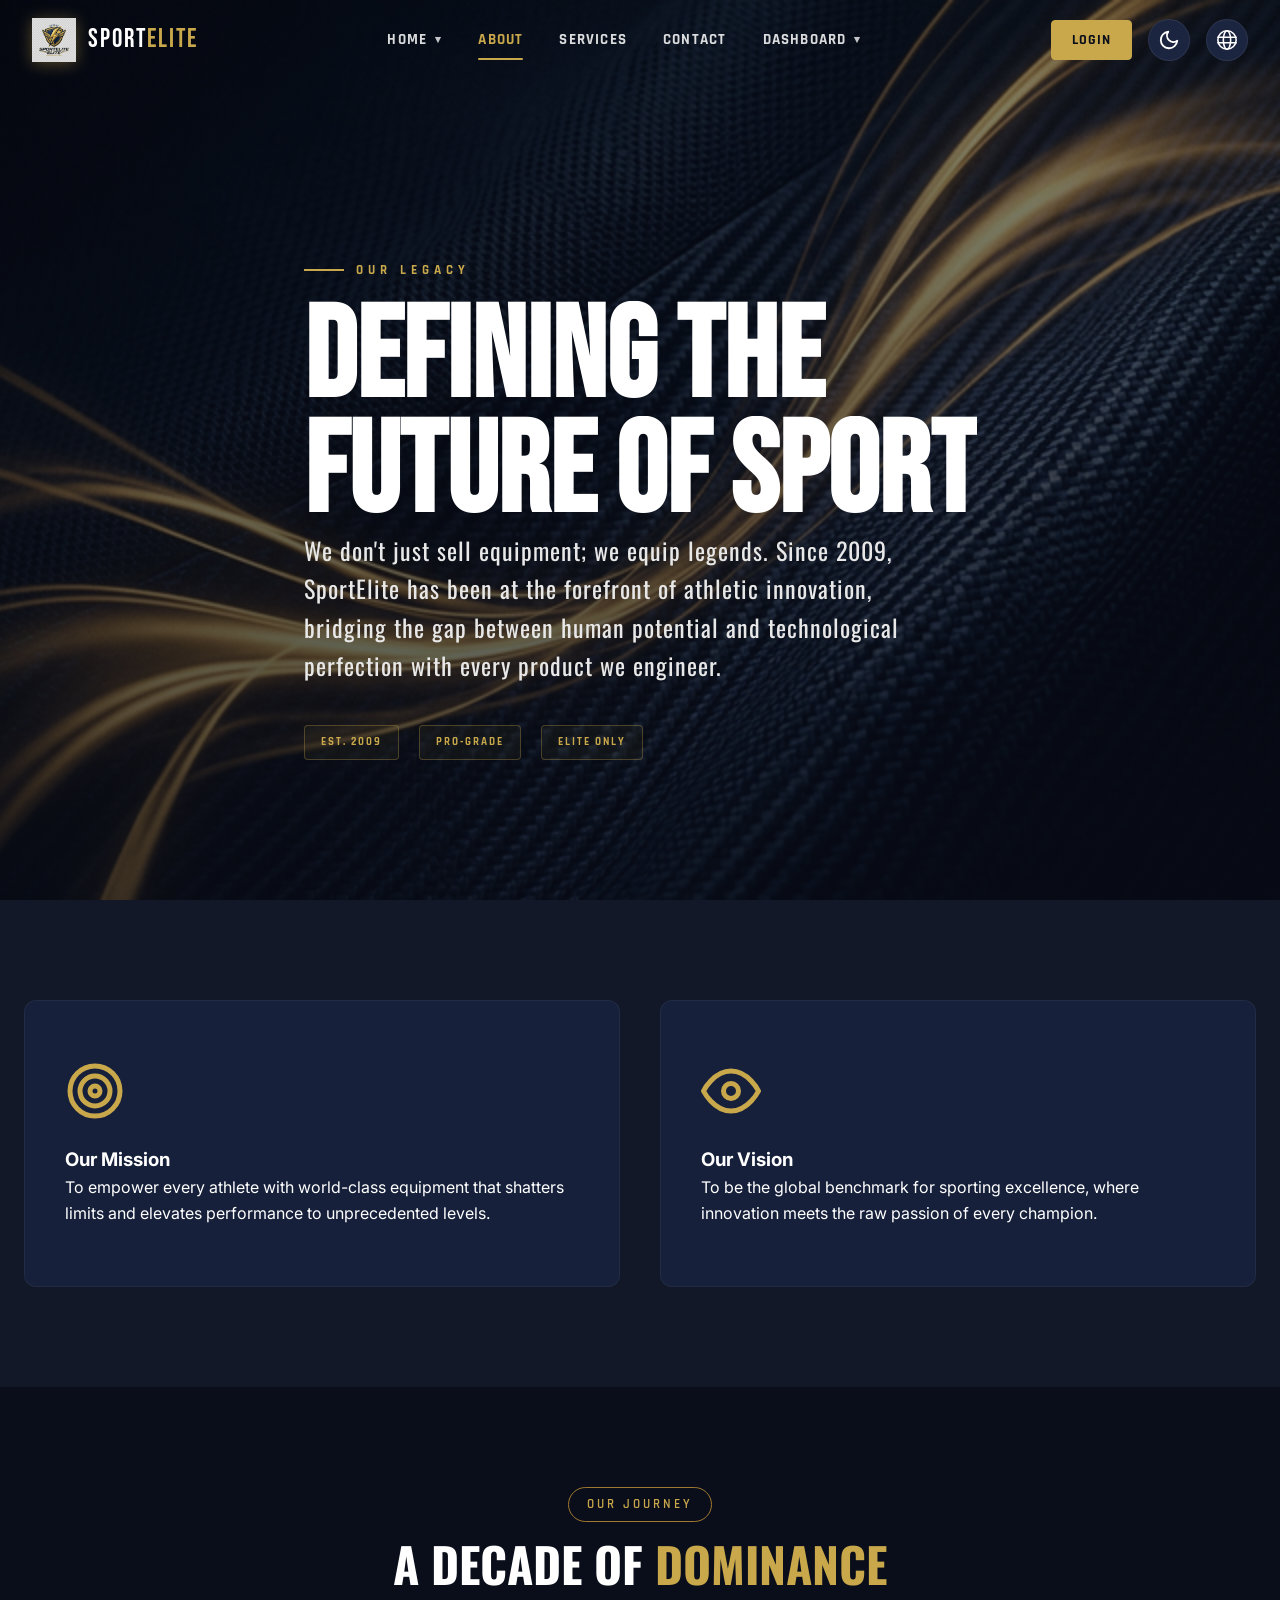
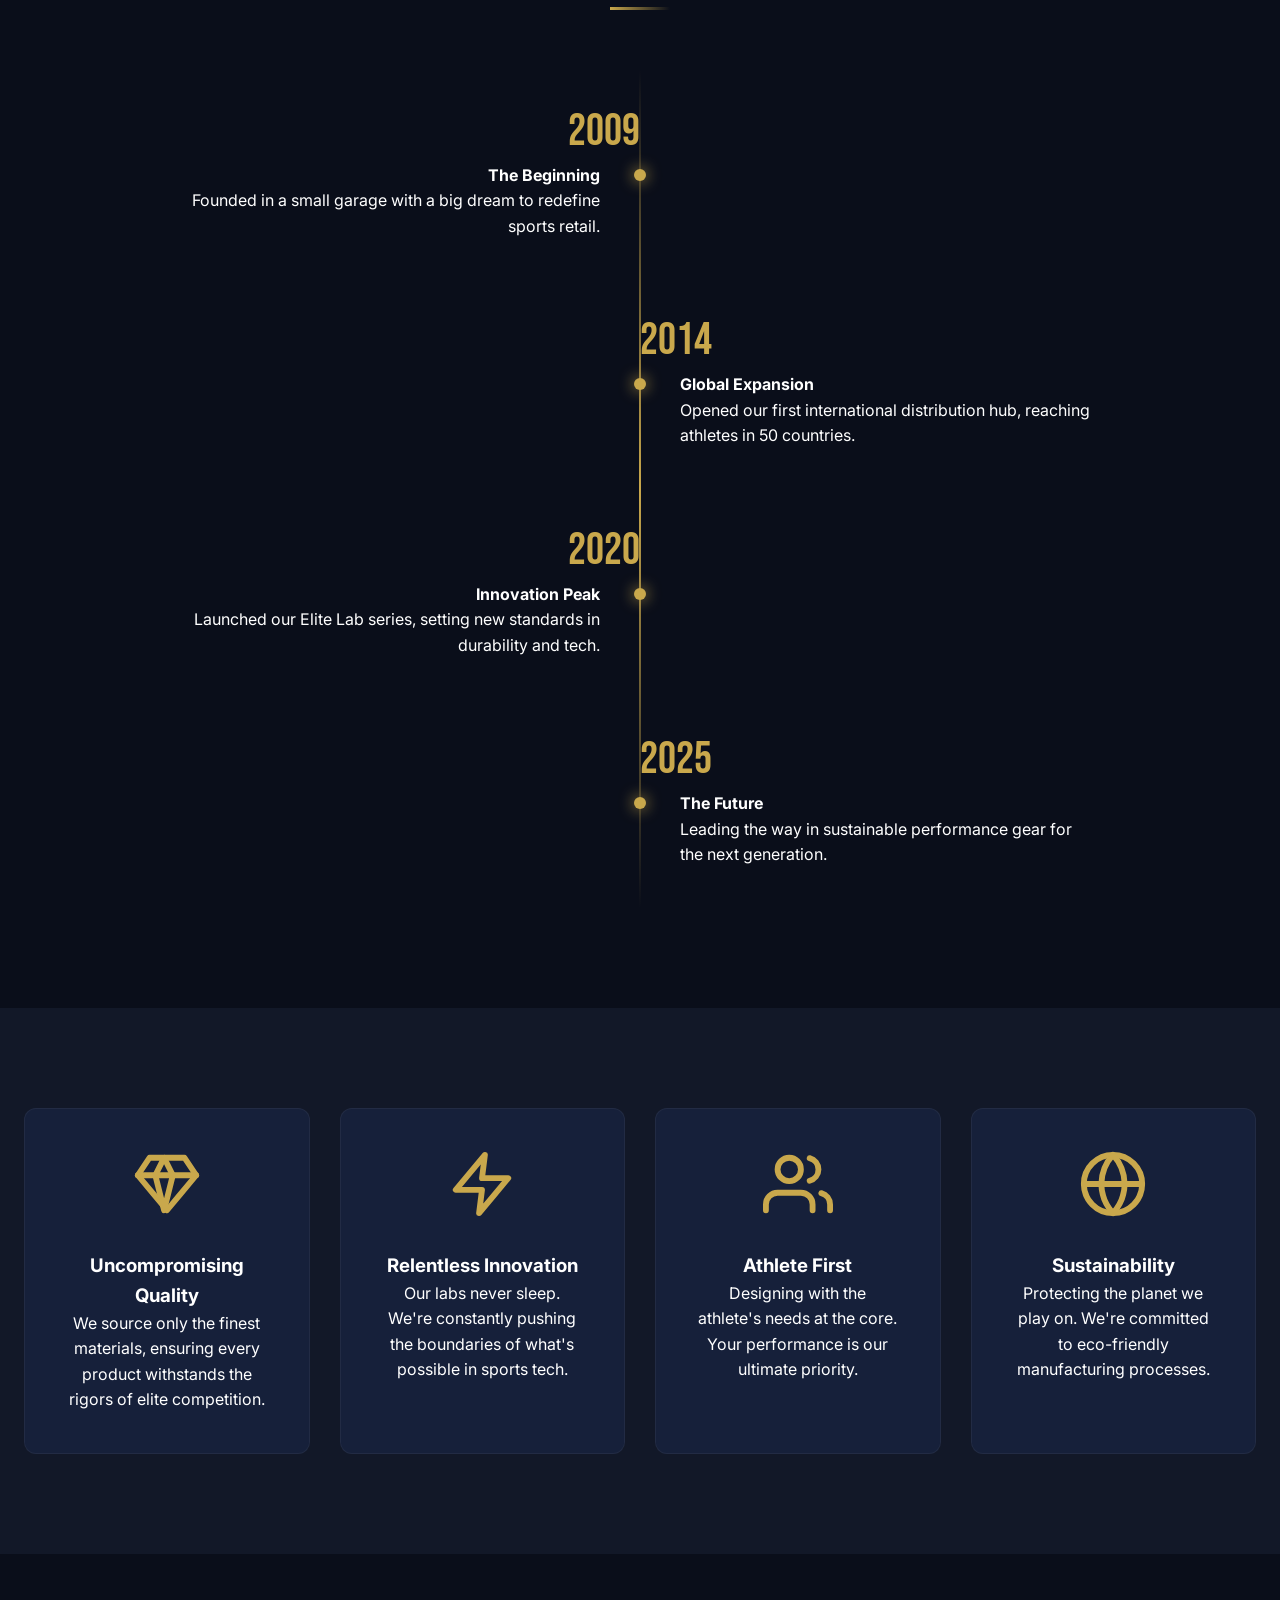
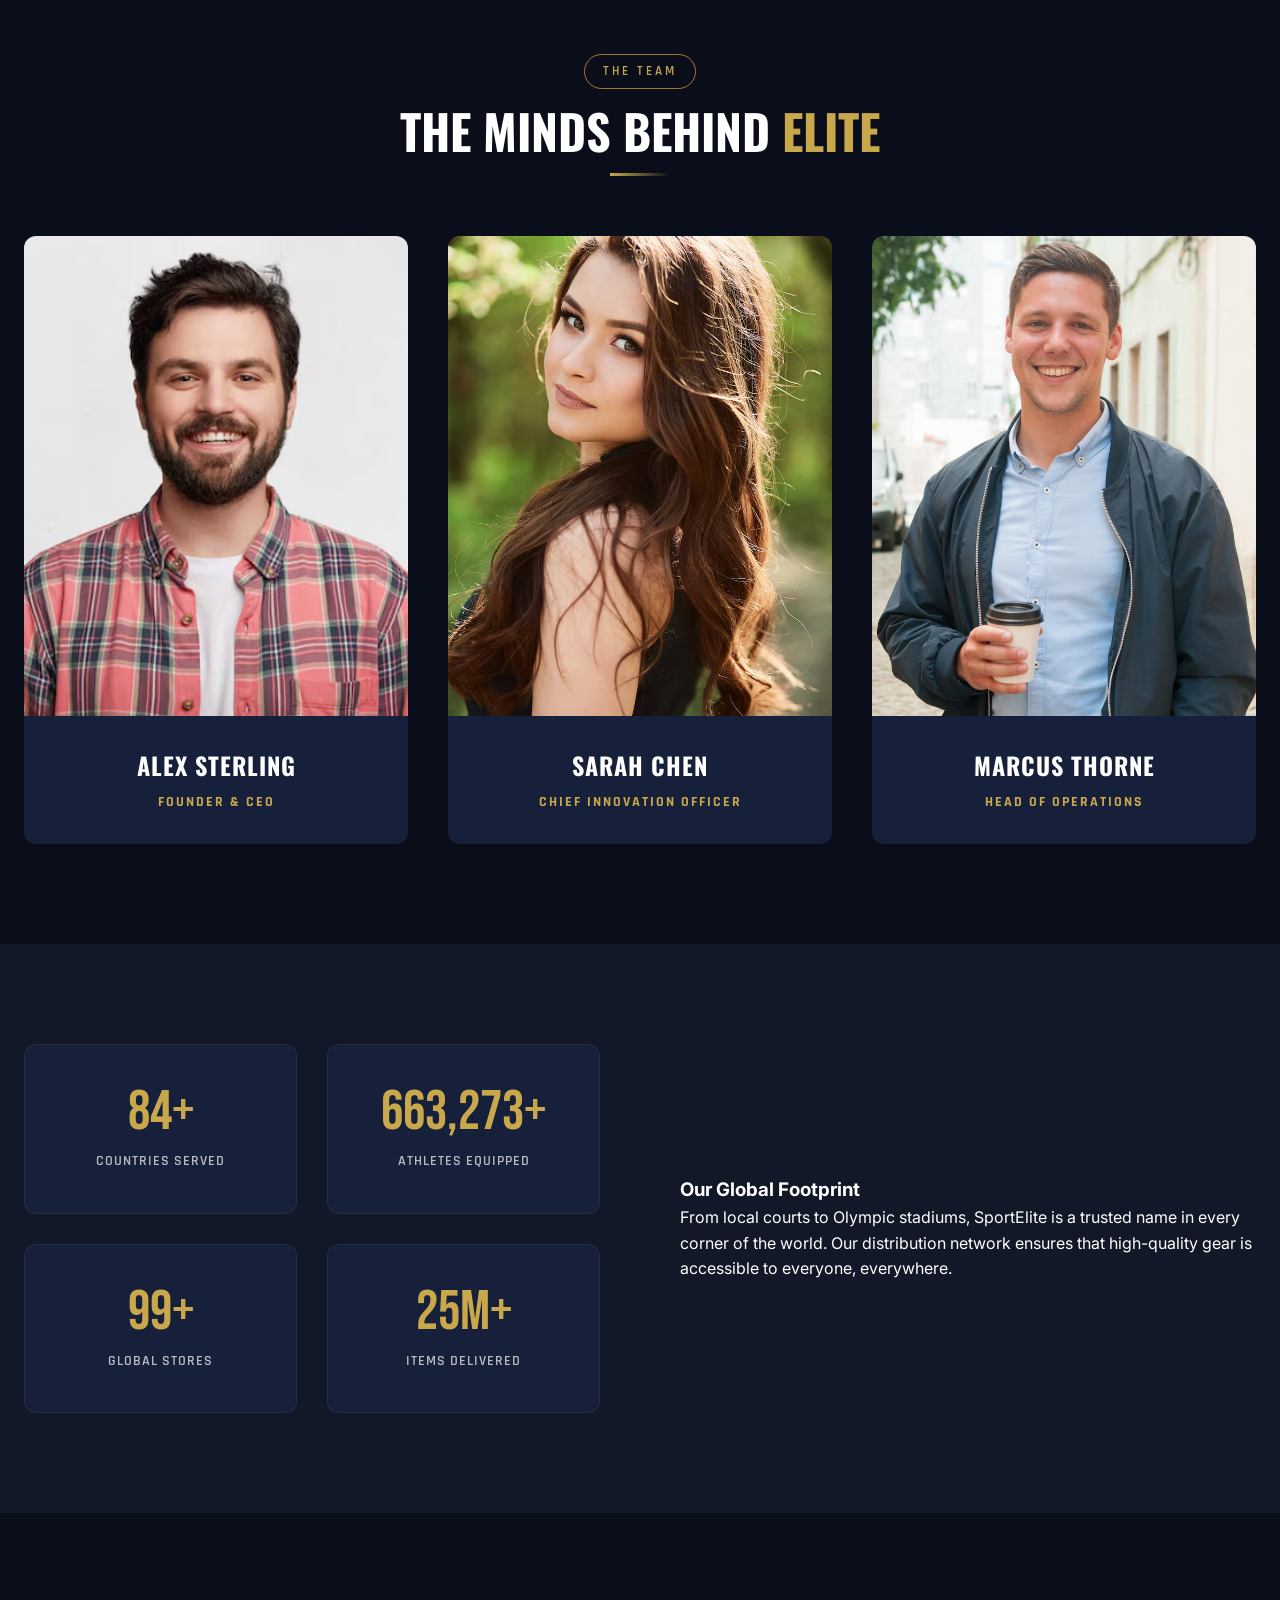
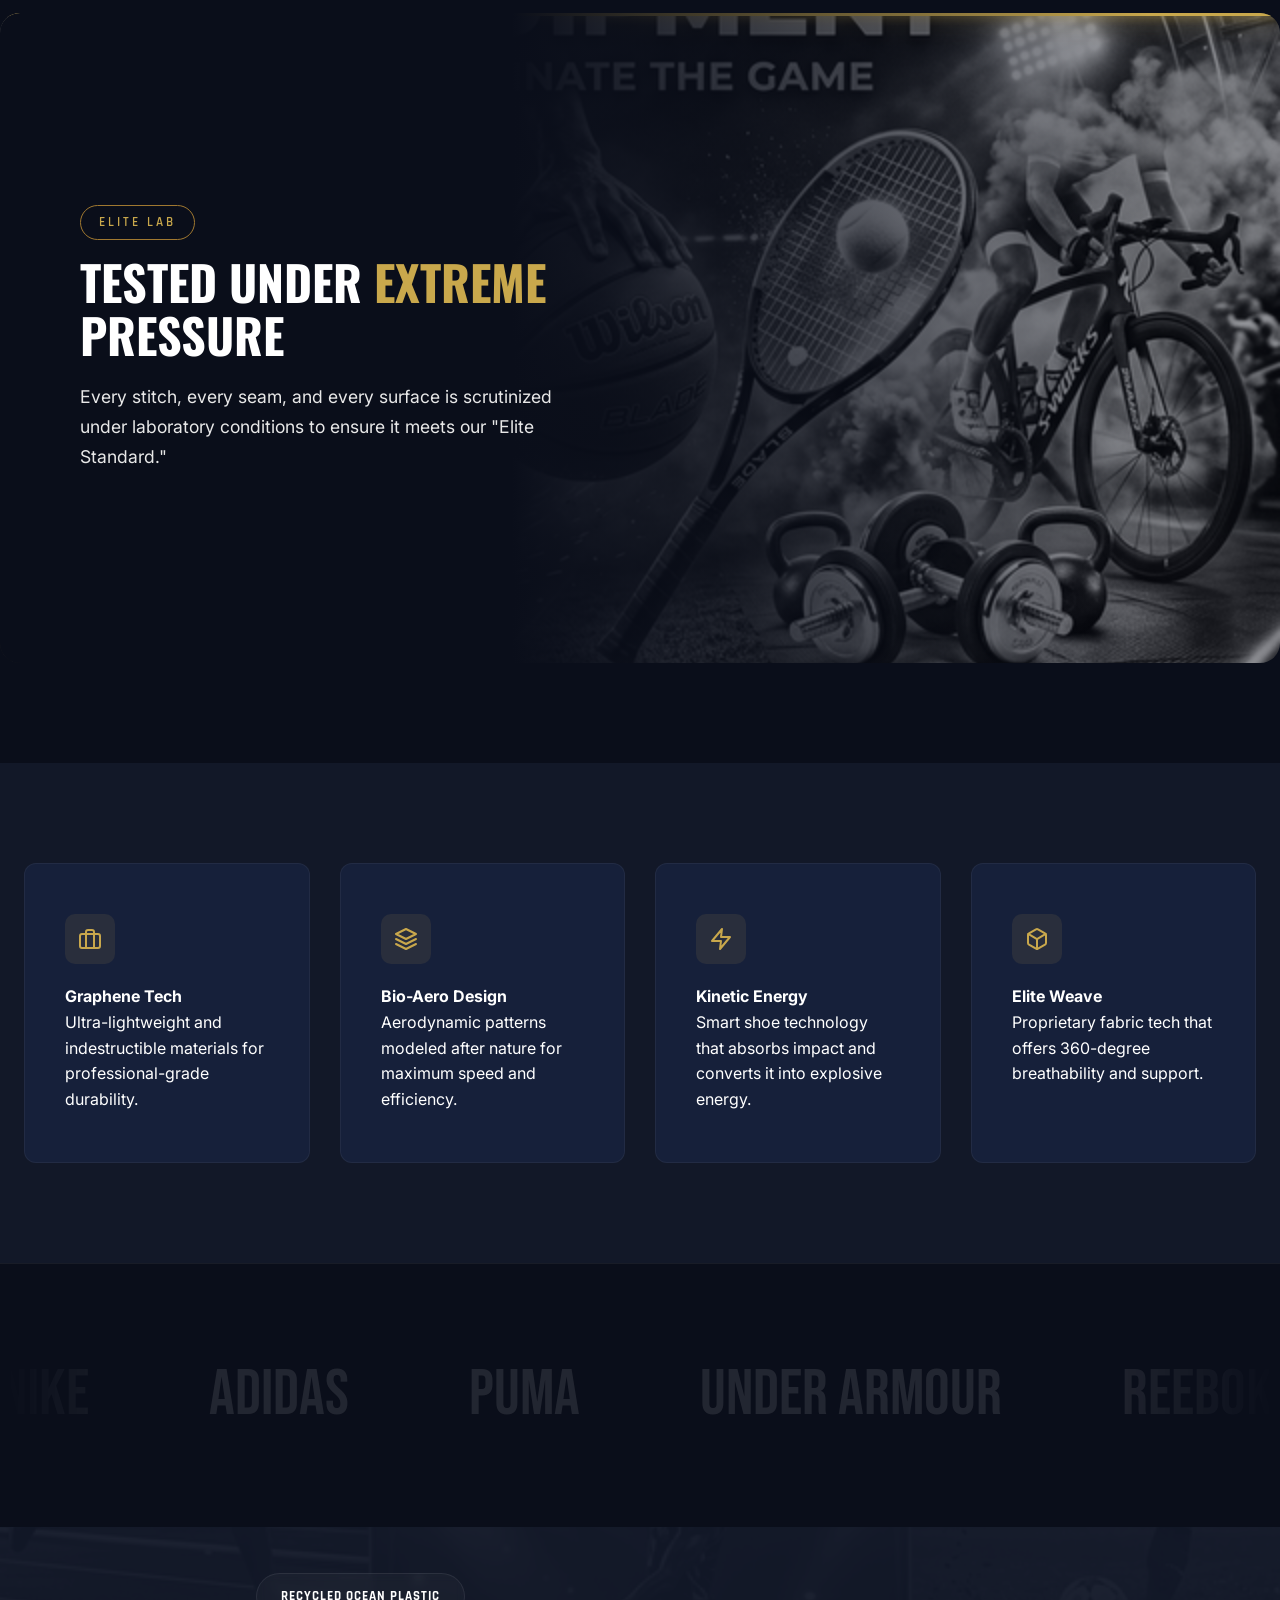
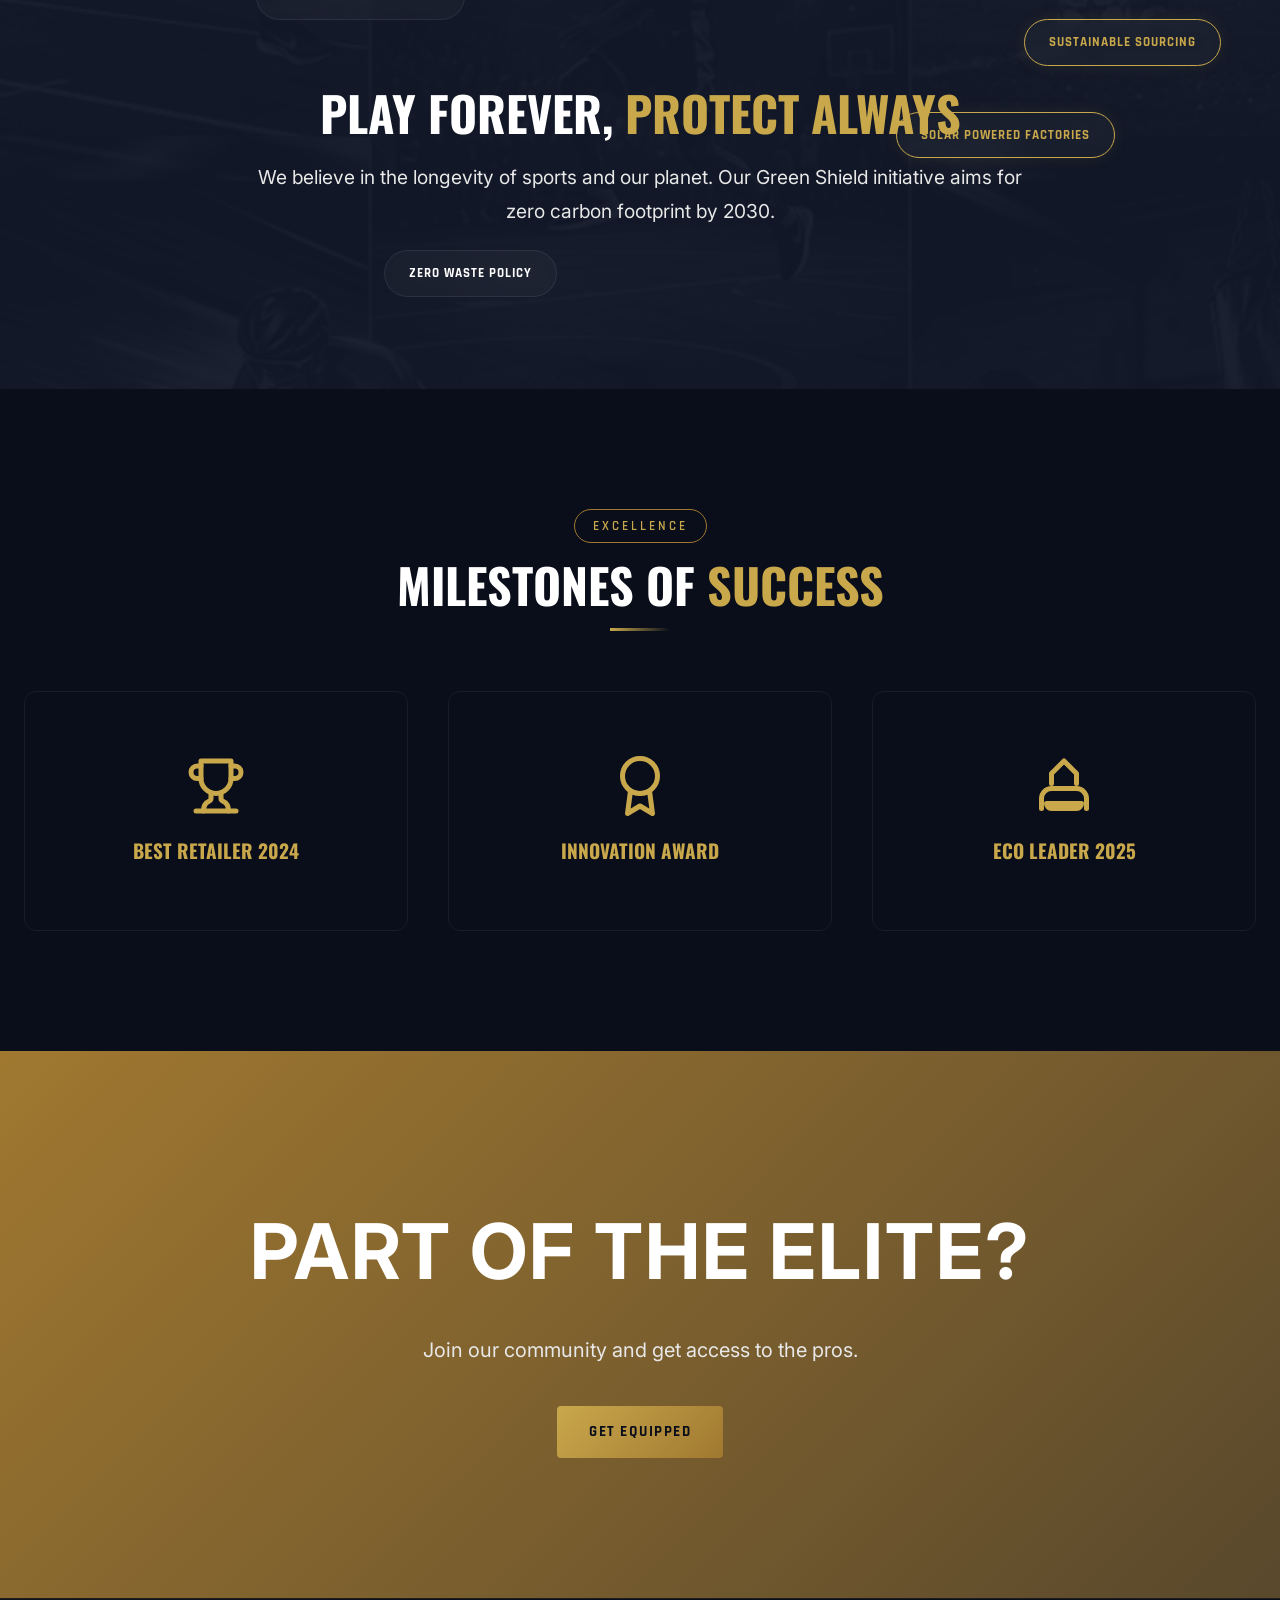
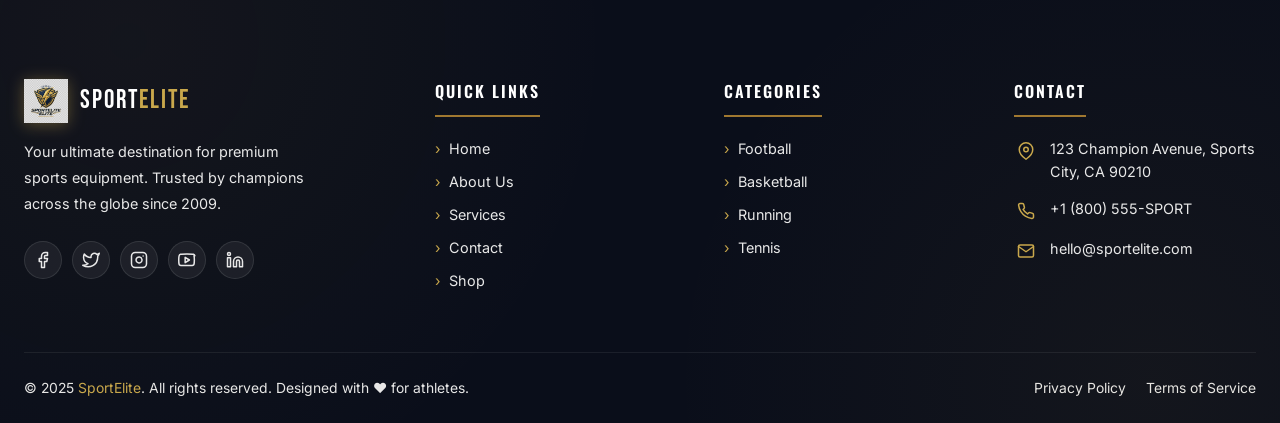
==== about.html @ 2f34c42e "Initial commit" ====
<!DOCTYPE html>
<html lang="en" dir="ltr">

<head>
    <meta charset="UTF-8" />
    <meta name="viewport" content="width=device-width, initial-scale=1.0" />
    <meta name="description"
        content="Learn more about SportElite – Our mission, our story, and the team driving sports excellence." />
    <title>About Us | SportElite – Premium Sports Equipment</title>
    <!-- Google Fonts -->
    <link rel="preconnect" href="https://fonts.googleapis.com" />
    <link rel="preconnect" href="https://fonts.gstatic.com" crossorigin />
    <link
        href="https://fonts.googleapis.com/css2?family=Bebas+Neue&family=Oswald:wght@400;500;600;700&family=Rajdhani:wght@400;500;600;700&family=Inter:wght@300;400;500;600&display=swap"
        rel="stylesheet" />
    <link rel="icon" type="image/png" href="images/favicon.png" />
    <link rel="stylesheet" href="css/style.css" />
  <script src="js/theme.js"></script>
</head>

<body class="about-page">

    <!-- ════ Header (Shared) ════ -->
    <header id="header">
        <div class="header-inner">
            <a href="index.html" class="logo">
                <img src="images/logo.png" alt="SportElite Logo" />
                <span class="logo-text">Sport<span>Elite</span></span>
            </a>
            <nav class="main-nav" aria-label="Main navigation">
                <div class="nav-item">
                    <a href="index.html" class="nav-link">Home <span class="arrow">▾</span></a>
                    <div class="dropdown">
                        <a href="index.html">Home 1</a>
                        <a href="index2.html">Home 2</a>
                    </div>
                </div>
                <div class="nav-item"><a href="about.html" class="nav-link active">About</a></div>
                <div class="nav-item"><a href="services.html" class="nav-link">Services</a></div>
                <div class="nav-item"><a href="contact.html" class="nav-link">Contact</a></div>
                <div class="nav-item">
                    <a href="#" class="nav-link">Dashboard <span class="arrow">▾</span></a>
                    <div class="dropdown">
                        <a href="user-dashboard.html">User Dashboard</a>
                        <a href="admin-dashboard.html">Admin Dashboard</a>
                    </div>
                </div>
            </nav>
            <div class="header-actions">
                <a href="login.html" class="login-btn">Login</a>
                <button class="theme-toggle" id="theme-toggle" aria-label="Toggle Dark/Light Theme" title="Toggle Dark/Light Theme"><svg class="sun-icon" xmlns="http://www.w3.org/2000/svg" width="22" height="22" viewBox="0 0 24 24" fill="none" stroke="currentColor" stroke-width="2" stroke-linecap="round" stroke-linejoin="round"><circle cx="12" cy="12" r="5" /><line x1="12" y1="1" x2="12" y2="3" /><line x1="12" y1="21" x2="12" y2="23" /><line x1="4.22" y1="4.22" x2="5.64" y2="5.64" /><line x1="18.36" y1="18.36" x2="19.78" y2="19.78" /><line x1="1" y1="12" x2="3" y2="12" /><line x1="21" y1="12" x2="23" y2="12" /><line x1="4.22" y1="19.78" x2="5.64" y2="18.36" /><line x1="18.36" y1="5.64" x2="19.78" y2="4.22" /></svg><svg class="moon-icon" xmlns="http://www.w3.org/2000/svg" width="22" height="22" viewBox="0 0 24 24" fill="none" stroke="currentColor" stroke-width="2" stroke-linecap="round" stroke-linejoin="round"><path d="M21 12.79A9 9 0 1 1 11.21 3 7 7 0 0 0 21 12.79z" /></svg></button><button class="globe-btn" id="globe-btn" aria-label="Toggle RTL/LTR direction" title="Toggle RTL/LTR">
                    <svg xmlns="http://www.w3.org/2000/svg" width="22" height="22" viewBox="0 0 24 24" fill="none"
                        stroke="currentColor" stroke-width="1.7" stroke-linecap="round" stroke-linejoin="round">
                        <circle cx="12" cy="12" r="10" />
                        <ellipse cx="12" cy="12" rx="4" ry="10" />
                        <line x1="2" y1="9" x2="22" y2="9" />
                        <line x1="2" y1="15" x2="22" y2="15" />
                    </svg>
                    <span class="dir-label" id="dir-label">LTR</span>
                </button>
                <button class="hamburger" id="hamburger" aria-label="Open menu" aria-expanded="false">
                    <span></span><span></span><span></span>
                </button>
            </div>
        </div>
    </header>

    <!-- Mobile Nav -->
    <div class="mobile-overlay" id="mobile-overlay"></div>
    <nav class="mobile-nav" id="mobile-nav" aria-label="Mobile navigation">
        <div class="mobile-nav-item">
            <span class="mobile-nav-link" data-toggle="#mob-home-dd">Home <span class="arrow">▾</span></span>
            <div class="mobile-dropdown" id="mob-home-dd">
                <a href="index.html">Home 1</a>
                <a href="index2.html">Home 2</a>
            </div>
        </div>
        <div class="mobile-nav-item"><a href="about.html" class="mobile-nav-link active">About</a></div>
        <div class="mobile-nav-item"><a href="services.html" class="mobile-nav-link">Services</a></div>
        <div class="mobile-nav-item"><a href="contact.html" class="mobile-nav-link">Contact</a></div>
        <div class="mobile-nav-item">
            <span class="mobile-nav-link" data-toggle="#mob-dash-dd">Dashboard <span class="arrow">▾</span></span>
            <div class="mobile-dropdown" id="mob-dash-dd">
                <a href="user-dashboard.html">User Dashboard</a>
                <a href="admin-dashboard.html">Admin Dashboard</a>
            </div>
        </div>
        <div class="mobile-nav-item" style="border-bottom: none;">
            <a href="login.html" class="mobile-login-btn">Login</a>
        </div>
    </nav>

    <main>
        <!-- 1. Hero Section -->
        <section class="about-hero" id="hero">
            <div class="hero-bg-animated"></div>
            <div class="container hero-content">
                <div class="reveal from-bottom">
                    <span class="hero-eyebrow">OUR LEGACY</span>
                    <h1 class="hero-title-split">
                        <span class="line">DEFINING THE</span>
                        <span class="line gold">FUTURE OF SPORT</span>
                    </h1>
                    <p class="hero-subtitle">We don't just sell equipment; we equip legends. Since 2009, SportElite has
                        been at the forefront of athletic innovation, bridging the gap between human potential and
                        technological perfection with every product we engineer.</p>
                    <div class="hero-tactical-grid">
                        <div class="t-item"><span>Est. 2009</span></div>
                        <div class="t-item"><span>Pro-Grade</span></div>
                        <div class="t-item"><span>Elite Only</span></div>
                    </div>
                </div>
            </div>
        </section>

        <!-- 2. Mission Section -->
        <section class="about-mission reveal" id="mission">
            <div class="container">
                <div class="mission-panels">
                    <div class="mission-panel reveal from-left">
                        <div class="panel-icon"><svg viewBox="0 0 24 24" fill="none" stroke="currentColor"
                                stroke-width="2" stroke-linecap="round" stroke-linejoin="round">
                                <circle cx="12" cy="12" r="10" />
                                <circle cx="12" cy="12" r="6" />
                                <circle cx="12" cy="12" r="2" />
                            </svg></div>
                        <h3>Our Mission</h3>
                        <p>To empower every athlete with world-class equipment that shatters limits and elevates
                            performance to unprecedented levels.</p>
                    </div>
                    <div class="mission-panel reveal from-right">
                        <div class="panel-icon"><svg viewBox="0 0 24 24" fill="none" stroke="currentColor"
                                stroke-width="2" stroke-linecap="round" stroke-linejoin="round">
                                <path d="M1 12s4-8 11-8 11 8 11 8-4 8-11 8-11-8-11-8z" />
                                <circle cx="12" cy="12" r="3" />
                            </svg></div>
                        <h3>Our Vision</h3>
                        <p>To be the global benchmark for sporting excellence, where innovation meets the raw passion of
                            every champion.</p>
                    </div>
                </div>
            </div>
        </section>

        <!-- 3. Story Section (Timeline) -->
        <section class="about-story" id="story">
            <div class="container">
                <div class="section-header">
                    <span class="section-tag">Our Journey</span>
                    <h2 class="section-title">A Decade of <span>Dominance</span></h2>
                    <div class="gold-line"></div>
                </div>
                <div class="timeline">
                    <div class="timeline-bar"></div>
                    <div class="timeline-item reveal from-left">
                        <div class="time-year">2009</div>
                        <div class="time-content">
                            <h4>The Beginning</h4>
                            <p>Founded in a small garage with a big dream to redefine sports retail.</p>
                        </div>
                    </div>
                    <div class="timeline-item reveal from-right">
                        <div class="time-year">2014</div>
                        <div class="time-content">
                            <h4>Global Expansion</h4>
                            <p>Opened our first international distribution hub, reaching athletes in 50 countries.</p>
                        </div>
                    </div>
                    <div class="timeline-item reveal from-left">
                        <div class="time-year">2020</div>
                        <div class="time-content">
                            <h4>Innovation Peak</h4>
                            <p>Launched our Elite Lab series, setting new standards in durability and tech.</p>
                        </div>
                    </div>
                    <div class="timeline-item reveal from-right">
                        <div class="time-year">2025</div>
                        <div class="time-content">
                            <h4>The Future</h4>
                            <p>Leading the way in sustainable performance gear for the next generation.</p>
                        </div>
                    </div>
                </div>
            </div>
        </section>

        <!-- 4. Values Section -->
        <section class="about-values" id="values">
            <div class="container">
                <div class="values-grid">
                    <div class="value-card reveal" data-tilt>
                        <div class="value-icon"><svg viewBox="0 0 24 24" fill="none" stroke="currentColor"
                                stroke-width="2" stroke-linecap="round" stroke-linejoin="round">
                                <path d="M6 3h12l4 6-10 12L2 9z" />
                                <path d="M11 3L8 9l3 12 3-12-3-6z" />
                                <path d="M2 9h20" />
                            </svg></div>
                        <h3>Uncompromising Quality</h3>
                        <p>We source only the finest materials, ensuring every product withstands the rigors of elite
                            competition.</p>
                    </div>
                    <div class="value-card reveal reveal-delay-1" data-tilt>
                        <div class="value-icon"><svg viewBox="0 0 24 24" fill="none" stroke="currentColor"
                                stroke-width="2" stroke-linecap="round" stroke-linejoin="round">
                                <polygon points="13 2 3 14 12 14 11 22 21 10 12 10 13 2" />
                            </svg></div>
                        <h3>Relentless Innovation</h3>
                        <p>Our labs never sleep. We're constantly pushing the boundaries of what's possible in sports
                            tech.</p>
                    </div>
                    <div class="value-card reveal reveal-delay-2" data-tilt>
                        <div class="value-icon"><svg viewBox="0 0 24 24" fill="none" stroke="currentColor"
                                stroke-width="2" stroke-linecap="round" stroke-linejoin="round">
                                <path d="M17 21v-2a4 4 0 0 0-4-4H5a4 4 0 0 0-4 4v2" />
                                <circle cx="9" cy="7" r="4" />
                                <path d="M23 21v-2a4 4 0 0 0-3-3.87" />
                                <path d="M16 3.13a4 4 0 0 1 0 7.75" />
                            </svg></div>
                        <h3>Athlete First</h3>
                        <p>Designing with the athlete's needs at the core. Your performance is our ultimate priority.
                        </p>
                    </div>
                    <div class="value-card reveal reveal-delay-3" data-tilt>
                        <div class="value-icon"><svg viewBox="0 0 24 24" fill="none" stroke="currentColor"
                                stroke-width="2" stroke-linecap="round" stroke-linejoin="round">
                                <circle cx="12" cy="12" r="10" />
                                <line x1="2" y1="12" x2="22" y2="12" />
                                <path
                                    d="M12 2a15.3 15.3 0 0 1 4 10 15.3 15.3 0 0 1-4 10 15.3 15.3 0 0 1-4-10 15.3 15.3 0 0 1 4-10z" />
                            </svg></div>
                        <h3>Sustainability</h3>
                        <p>Protecting the planet we play on. We're committed to eco-friendly manufacturing processes.
                        </p>
                    </div>
                </div>
            </div>
        </section>

        <!-- 5. Leadership Section -->
        <section class="about-leadership" id="leadership">
            <div class="container">
                <div class="section-header">
                    <span class="section-tag">The Team</span>
                    <h2 class="section-title">The Minds Behind <span>Elite</span></h2>
                    <div class="gold-line"></div>
                </div>
                <div class="leader-grid">
                    <div class="leader-card reveal">
                        <div class="leader-img">
                            <img src="images/m1.avif" alt="CEO" />
                            <div class="leader-hover">
                                <p>"Excellence is not an act, but a habit."</p>
                            </div>
                        </div>
                        <div class="leader-info">
                            <h4>Alex Sterling</h4>
                            <p>Founder & CEO</p>
                        </div>
                    </div>
                    <div class="leader-card reveal reveal-delay-1">
                        <div class="leader-img">
                            <img src="images/f1.avif" alt="CTO" />
                            <div class="leader-hover">
                                <p>"Tech is the bridge to victory."</p>
                            </div>
                        </div>
                        <div class="leader-info">
                            <h4>Sarah Chen</h4>
                            <p>Chief Innovation Officer</p>
                        </div>
                    </div>
                    <div class="leader-card reveal reveal-delay-2">
                        <div class="leader-img">
                            <img src="images/m2.avif" alt="COO" />
                            <div class="leader-hover">
                                <p>"Precision is the soul of performance."</p>
                            </div>
                        </div>
                        <div class="leader-info">
                            <h4>Marcus Thorne</h4>
                            <p>Head of Operations</p>
                        </div>
                    </div>
                </div>
            </div>
        </section>

        <!-- 6. Global Impact Section -->
        <section class="about-impact" id="impact">
            <div class="container">
                <div class="impact-grid">
                    <div class="impact-stats reveal">
                        <div class="stat-item">
                            <span class="stat-number" data-target="150" data-suffix="+">0</span>
                            <p>Countries Served</p>
                        </div>
                        <div class="stat-item">
                            <span class="stat-number" data-target="1200000" data-suffix="+">0</span>
                            <p>Athletes Equipped</p>
                        </div>
                        <div class="stat-item">
                            <span class="stat-number" data-target="200" data-suffix="+">0</span>
                            <p>Global Stores</p>
                        </div>
                        <div class="stat-item">
                            <span class="stat-number" data-target="50" data-suffix="M+">0</span>
                            <p>Items Delivered</p>
                        </div>
                    </div>
                    <div class="impact-content reveal from-right">
                        <h3>Our Global Footprint</h3>
                        <p>From local courts to Olympic stadiums, SportElite is a trusted name in every corner of the
                            world. Our distribution network ensures that high-quality gear is accessible to everyone,
                            everywhere.</p>
                    </div>
                </div>
            </div>
        </section>

        <!-- 7. Quality Section (Scanline) -->
        <section class="about-lab" id="lab">
            <div class="lab-scanner-container">
                <div class="lab-img-wrapper reveal">
                    <img src="images/hero-banner.png" alt="Elite Lab" />
                    <div class="scanner-bar"></div>
                </div>
                <div class="lab-overlay-content container">
                    <div class="reveal from-bottom">
                        <span class="section-tag">Elite Lab</span>
                        <h2 class="section-title">Tested Under <span>Extreme</span> Pressure</h2>
                        <p>Every stitch, every seam, and every surface is scrutinized under laboratory conditions to
                            ensure it meets our "Elite Standard."</p>
                    </div>
                </div>
            </div>
        </section>

        <!-- 8. Innovation Features Section -->
        <section class="about-features" id="innovation">
            <div class="container">
                <div class="features-reveal-grid">
                    <div class="feat-box reveal">
                        <div class="feat-glow"></div>
                        <div class="feat-icon"><svg viewBox="0 0 24 24" fill="none" stroke="currentColor"
                                stroke-width="2" stroke-linecap="round" stroke-linejoin="round">
                                <rect x="2" y="7" width="20" height="14" rx="2" ry="2" />
                                <path d="M16 21V5a2 2 0 0 0-2-2h-4a2 2 0 0 0-2 2v16" />
                            </svg></div>
                        <h4>Graphene Tech</h4>
                        <p>Ultra-lightweight and indestructible materials for professional-grade durability.</p>
                    </div>
                    <div class="feat-box reveal reveal-delay-1">
                        <div class="feat-glow"></div>
                        <div class="feat-icon"><svg viewBox="0 0 24 24" fill="none" stroke="currentColor"
                                stroke-width="2" stroke-linecap="round" stroke-linejoin="round">
                                <polygon points="12 2 2 7 12 12 22 7 12 2" />
                                <polyline points="2 17 12 22 22 17" />
                                <polyline points="2 12 12 17 22 12" />
                            </svg></div>
                        <h4>Bio-Aero Design</h4>
                        <p>Aerodynamic patterns modeled after nature for maximum speed and efficiency.</p>
                    </div>
                    <div class="feat-box reveal reveal-delay-2">
                        <div class="feat-glow"></div>
                        <div class="feat-icon"><svg viewBox="0 0 24 24" fill="none" stroke="currentColor"
                                stroke-width="2" stroke-linecap="round" stroke-linejoin="round">
                                <polygon points="13 2 3 14 12 14 11 22 21 10 12 10 13 2" />
                            </svg></div>
                        <h4>Kinetic Energy</h4>
                        <p>Smart shoe technology that absorbs impact and converts it into explosive energy.</p>
                    </div>
                    <div class="feat-box reveal reveal-delay-3">
                        <div class="feat-glow"></div>
                        <div class="feat-icon"><svg viewBox="0 0 24 24" fill="none" stroke="currentColor"
                                stroke-width="2" stroke-linecap="round" stroke-linejoin="round">
                                <path
                                    d="M21 16V8a2 2 0 0 0-1-1.73l-7-4a2 2 0 0 0-2 0l-7 4A2 2 0 0 0 3 8v8a2 2 0 0 0 1 1.73l7 4a2 2 0 0 0 2 0l7-4A2 2 0 0 0 21 16z" />
                                <polyline points="3.27 6.96 12 12.01 20.73 6.96" />
                                <line x1="12" y1="22.08" x2="12" y2="12" />
                            </svg></div>
                        <h4>Elite Weave</h4>
                        <p>Proprietary fabric tech that offers 360-degree breathability and support.</p>
                    </div>
                </div>
            </div>
        </section>

        <!-- 9. Partners Section (Marquee) -->
        <section class="about-partners" id="partners">
            <div class="partners-marquee-container">
                <div class="marquee-track">
                    <div class="partner-logo">NIKE</div>
                    <div class="partner-logo">ADIDAS</div>
                    <div class="partner-logo">PUMA</div>
                    <div class="partner-logo">UNDER ARMOUR</div>
                    <div class="partner-logo">REEBOK</div>
                    <div class="partner-logo">ASICS</div>
                    <div class="partner-logo">MIZUNO</div>
                    <div class="partner-logo">WILSON</div>
                    <!-- Repeat for smooth loop -->
                    <div class="partner-logo">NIKE</div>
                    <div class="partner-logo">ADIDAS</div>
                    <div class="partner-logo">PUMA</div>
                    <div class="partner-logo">UNDER ARMOUR</div>
                    <div class="partner-logo">REEBOK</div>
                </div>
            </div>
        </section>

        <!-- 10. Sustainability Section -->
        <section class="about-eco" id="sustainability">
            <div class="eco-parallax-bg"></div>
            <div class="container">
                <div class="eco-floating-nodes reveal">
                    <div class="eco-node" style="top:10%;left:20%;">Recycled Ocean Plastic</div>
                    <div class="eco-node gold" style="top:40%;left:70%;">Solar Powered Factories</div>
                    <div class="eco-node" style="top:70%;left:30%;">Zero Waste Policy</div>
                    <div class="eco-node gold" style="top:20%;left:80%;">Sustainable Sourcing</div>
                </div>
                <div class="eco-content reveal from-bottom">
                    <h2 class="section-title">Play Forever, <span>Protect Always</span></h2>
                    <p>We believe in the longevity of sports and our planet. Our Green Shield initiative aims for zero
                        carbon footprint by 2030.</p>
                </div>
            </div>
        </section>

        <!-- 11. Awards Section (Carousel/Flip) -->
        <section class="about-awards" id="awards">
            <div class="container">
                <div class="section-header">
                    <span class="section-tag">Excellence</span>
                    <h2 class="section-title">Milestones of <span>Success</span></h2>
                    <div class="gold-line"></div>
                </div>
                <div class="awards-carousel">
                    <div class="award-card reveal" data-face="front">
                        <div class="award-front">
                            <svg viewBox="0 0 24 24" fill="none" stroke="currentColor" stroke-width="2"
                                stroke-linecap="round" stroke-linejoin="round">
                                <path d="M6 9H4.5a2.5 2.5 0 0 1 0-5H6" />
                                <path d="M18 9h1.5a2.5 2.5 0 0 0 0-5H18" />
                                <path d="M4 22h16" />
                                <path d="M10 14.66V17c0 .55-.47.98-.97 1.21C7.85 18.75 7 20.24 7 22" />
                                <path d="M14 14.66V17c0 .55.45.98.97 1.21C16.15 18.75 17 20.24 17 22" />
                                <path d="M18 2H6v7a6 6 0 0 0 12 0V2z" />
                            </svg>
                            Best Retailer 2024
                        </div>
                        <div class="award-back">Voted #1 in Customer Satisfaction across Europe.</div>
                    </div>
                    <div class="award-card reveal reveal-delay-1" data-face="front">
                        <div class="award-front">
                            <svg viewBox="0 0 24 24" fill="none" stroke="currentColor" stroke-width="2"
                                stroke-linecap="round" stroke-linejoin="round">
                                <circle cx="12" cy="8" r="7" />
                                <polyline points="8.21 13.89 7 23 12 20 17 23 15.79 13.88" />
                            </svg>
                            Innovation Award
                        </div>
                        <div class="award-back">Recognized for Elite Lab Series tech developments.</div>
                    </div>
                    <div class="award-card reveal reveal-delay-2" data-face="front">
                        <div class="award-front">
                            <svg viewBox="0 0 24 24" fill="none" stroke="currentColor" stroke-width="2"
                                stroke-linecap="round" stroke-linejoin="round">
                                <path d="M7 11V7l5-5 5 5v4" />
                                <path d="M21 21v-4a4 4 0 0 0-4-4H7a4 4 0 0 0-4 4v4" />
                                <path d="M7 21a2 2 0 0 1-2-2h14a2 2 0 0 1-2 2H7z" />
                            </svg>
                            Eco Leader 2025
                        </div>
                        <div class="award-back">Awarded for our commitment to sustainable sports.</div>
                    </div>
                </div>
            </div>
        </section>

        <!-- 12. CTA Section -->
        <section class="about-cta" id="cta">
            <div class="cta-gradient-bg"></div>
            <div class="container">
                <div class="reveal from-bottom">
                    <h2>PART OF THE ELITE?</h2>
                    <p>Join our community and get access to the pros.</p>
                    <div style="margin-top:40px;">
                        <a href="index.html#products" class="btn-primary magnetic">Get Equipped</a>
                    </div>
                </div>
            </div>
        </section>
    </main>

    <!-- ════ Footer (Shared) ════ -->
    <footer id="footer" class="reveal">
        <div class="container">
            <div class="footer-grid">
                <div class="footer-brand">
                    <a href="index.html" class="logo">
                        <img src="images/logo.png" alt="SportElite" />
                        <span class="logo-text">Sport<span>Elite</span></span>
                    </a>
                    <p>Your ultimate destination for premium sports equipment. Trusted by champions across the globe
                        since 2009.</p>
                    <div class="footer-socials">
                        <a href="#" class="social-link" aria-label="Facebook"><svg viewBox="0 0 24 24" fill="none"
                                stroke="currentColor" stroke-width="2" stroke-linecap="round" stroke-linejoin="round">
                                <path d="M18 2h-3a5 5 0 0 0-5 5v3H7v4h3v8h4v-8h3l1-4h-4V7a1 1 0 0 1 1-1h3z" />
                            </svg></a>
                        <a href="#" class="social-link" aria-label="Twitter"><svg viewBox="0 0 24 24" fill="none"
                                stroke="currentColor" stroke-width="2" stroke-linecap="round" stroke-linejoin="round">
                                <path
                                    d="M23 3a10.9 10.9 0 0 1-3.14 1.53 4.48 4.48 0 0 0-7.86 3v1A10.66 10.66 0 0 1 3 4s-4 9 5 13a11.64 11.64 0 0 1-7 2c9 5 20 0 20-11.5a4.5 4.5 0 0 0-.08-.83A7.72 7.72 0 0 0 23 3z" />
                            </svg></a>
                        <a href="#" class="social-link" aria-label="Instagram"><svg viewBox="0 0 24 24" fill="none"
                                stroke="currentColor" stroke-width="2" stroke-linecap="round" stroke-linejoin="round">
                                <rect x="2" y="2" width="20" height="20" rx="5" ry="5" />
                                <path d="M16 11.37A4 4 0 1 1 12.63 8 4 4 0 0 1 16 11.37z" />
                                <line x1="17.5" y1="6.5" x2="17.51" y2="6.5" />
                            </svg></a>
                        <a href="#" class="social-link" aria-label="YouTube"><svg viewBox="0 0 24 24" fill="none"
                                stroke="currentColor" stroke-width="2" stroke-linecap="round" stroke-linejoin="round">
                                <path
                                    d="M22.54 6.42a2.78 2.78 0 0 0-1.94-2C18.88 4 12 4 12 4s-6.88 0-8.6.42a2.78 2.78 0 0 0-1.94 2C1 8.11 1 12 1 12s0 3.89.46 5.58a1.9 1.9 0 0 0 1.34 1.34c1.7.48 8.6.48 8.6.48s6.88 0 8.6-.48a1.9 1.9 0 0 0 1.34-1.34c.46-1.69.46-5.58.46-5.58s0-3.89-.46-5.58z" />
                                <polygon points="9.54 15.54 15.19 12 9.54 8.46 9.54 15.54" />
                            </svg></a>
                        <a href="#" class="social-link" aria-label="LinkedIn"><svg viewBox="0 0 24 24" fill="none"
                                stroke="currentColor" stroke-width="2" stroke-linecap="round" stroke-linejoin="round">
                                <path
                                    d="M16 8a6 6 0 0 1 6 6v7h-4v-7a2 2 0 0 0-2-2 2 2 0 0 0-2 2v7h-4v-7a6 6 0 0 1 6-6z" />
                                <rect x="2" y="9" width="4" height="12" />
                                <circle cx="4" cy="4" r="2" />
                            </svg></a>
                    </div>
                </div>
                <div class="footer-col">
                    <h4>Quick Links</h4>
                    <ul>
                        <li><a href="index.html">Home</a></li>
                        <li><a href="about.html">About Us</a></li>
                        <li><a href="services.html">Services</a></li>
                        <li><a href="contact.html">Contact</a></li>
                        <li><a href="#">Shop</a></li>
                    </ul>
                </div>
                <div class="footer-col">
                    <h4>Categories</h4>
                    <ul>
                        <li><a href="#">Football</a></li>
                        <li><a href="#">Basketball</a></li>
                        <li><a href="#">Running</a></li>
                        <li><a href="#">Tennis</a></li>
                    </ul>
                </div>
                <div class="footer-col">
                    <h4>Contact</h4>
                    <div class="footer-contact-item"><span class="icon"><svg viewBox="0 0 24 24" fill="none"
                                stroke="currentColor" stroke-width="2" stroke-linecap="round" stroke-linejoin="round">
                                <path d="M21 10c0 7-9 13-9 13s-9-6-9-13a9 9 0 0 1 18 0z" />
                                <circle cx="12" cy="10" r="3" />
                            </svg></span><span>123 Champion Avenue, Sports City, CA 90210</span></div>
                    <div class="footer-contact-item"><span class="icon"><svg viewBox="0 0 24 24" fill="none"
                                stroke="currentColor" stroke-width="2" stroke-linecap="round" stroke-linejoin="round">
                                <path
                                    d="M22 16.92v3a2 2 0 0 1-2.18 2 19.79 19.79 0 0 1-8.63-3.07 19.5 19.5 0 0 1-6-6 19.79 19.79 0 0 1-3.07-8.67A2 2 0 0 1 4.11 2h3a2 2 0 0 1 2 1.72 12.84 12.84 0 0 0 .7 2.81 2 2 0 0 1-.45 2.11L8.09 9.91a16 16 0 0 0 6 6l1.27-1.27a2 2 0 0 1 2.11-.45 12.84 12.84 0 0 0 2.81.7A2 2 0 0 1 22 16.92z" />
                            </svg></span><span>+1 (800) 555-SPORT</span></div>
                    <div class="footer-contact-item"><span class="icon"><svg viewBox="0 0 24 24" fill="none"
                                stroke="currentColor" stroke-width="2" stroke-linecap="round" stroke-linejoin="round">
                                <path d="M4 4h16c1.1 0 2 .9 2 2v12c0 1.1-.9 2-2 2H4c-1.1 0-2-.9-2-2V6c0-1.1.9-2 2-2z" />
                                <polyline points="22,6 12,13 2,6" />
                            </svg></span><span>hello@sportelite.com</span></div>
                </div>
            </div>
            <div class="footer-bottom">
                <div class="footer-copy">© 2025 <span>SportElite</span>. All rights reserved. Designed with ❤️ for
                    athletes.</div>
                <div class="footer-links">
                    <a href="#">Privacy Policy</a>
                    <a href="#">Terms of Service</a>
                </div>
            </div>
        </div>
    </footer>

    <!-- Back to Top -->
    <button id="back-to-top" aria-label="Back to top"><svg viewBox="0 0 24 24" fill="none" stroke="currentColor"
            stroke-width="2" stroke-linecap="round" stroke-linejoin="round" style="width:20px;height:20px;">
            <polyline points="18 15 12 9 6 15" />
        </svg></button>

    <script src="js/main.js"></script>
    <script>
        /* Magnetic button effect */
        document.querySelectorAll('.magnetic').forEach(btn => {
            btn.addEventListener('mousemove', (e) => {
                const rect = btn.getBoundingClientRect();
                const x = e.clientX - rect.left - rect.width / 2;
                const y = e.clientY - rect.top - rect.height / 2;
                btn.style.transform = `translate(${x * 0.3}px, ${y * 0.3}px)`;
            });
            btn.addEventListener('mouseleave', () => {
                btn.style.transform = '';
            });
        });

        /* Award card flip toggle on scroll/reveal */
        const awards = document.querySelectorAll('.award-card');
        awards.forEach(card => {
            card.addEventListener('mouseenter', () => card.classList.add('flipped'));
            card.addEventListener('mouseleave', () => card.classList.remove('flipped'));
        });
    </script>
</body>

</html>
---- css/style.css ----
@import url('https://fonts.googleapis.com/css2?family=Oswald:wght@400;500;600;700&family=Rajdhani:wght@400;500;600;700&family=Inter:wght@300;400;500;600&family=Bebas+Neue&display=swap');

:root {
  /* Core Accents (Consistent) */
  --gold: #c9a84c;
  --gold-light: #f0c96e;
  --gold-dark: #a07830;
  --red-accent: #c0392b;
  --green-accent: #27ae60;
  
  /* Semantic Variables - Dark (Default) */
  --bg-primary: #0a0e1a;
  --bg-secondary: #121828;
  --bg-tertiary: #1c2540;
  --bg-card: #16203a;
  --bg-input: #1c2540;
  --text-primary: #ffffff;
  --text-secondary: #e8e8e8;
  --text-muted: #8892a4;
  --accent-text: var(--gold);
  --border-subtle: rgba(255, 255, 255, 0.08);
  --border-strong: rgba(255, 255, 255, 0.15);
  --header-bg: rgba(10, 14, 26, 0.96);
  --dropdown-bg: rgba(18, 24, 40, 0.98);
  
  /* Legacy/Static (Used in gradients or specific cases) */
  --white: #ffffff;
  --navy: #0a0e1a;
  --navy-mid: #121828;
  
  /* Utilities */
  --transition: 0.35s cubic-bezier(0.4, 0, 0.2, 1);
  --shadow-gold: 0 4px 24px rgba(201, 168, 76, 0.25);
  --shadow-card: 0 12px 40px rgba(0, 0, 0, 0.5);
  --radius: 12px;
  --header-h: 80px;
}

/* Light Theme Overrides */
html.light-theme {
  --bg-primary: #f8f9fa;
  --bg-secondary: #ffffff;
  --bg-tertiary: #f1f3f5;
  --bg-card: #ffffff;
  --bg-input: #ffffff;
  --text-primary: #1a1d23;
  --text-secondary: #495057;
  --text-muted: #5a6270;
  --accent-text: #967426;
  --border-subtle: rgba(0, 0, 0, 0.08);
  --border-strong: rgba(0, 0, 0, 0.15);
  --header-bg: rgba(255, 255, 255, 0.96);
  --dropdown-bg: rgba(255, 255, 255, 0.98);
  --shadow-card: 0 12px 40px rgba(0, 0, 0, 0.08);
}

*,
*::before,
*::after {
  box-sizing: border-box;
  margin: 0;
  padding: 0;
}

html {
  scroll-behavior: smooth;
  font-size: 16px;
}

html[dir="rtl"] {
  direction: rtl;
}

body {
  font-family: 'Inter', sans-serif;
  background: var(--bg-primary);
  color: var(--text-primary);
  overflow-x: hidden;
  line-height: 1.6;
}

/* ===== SCROLLBAR ===== */
::-webkit-scrollbar {
  width: 6px;
}

::-webkit-scrollbar-track {
  background: var(--bg-primary);
}

::-webkit-scrollbar-thumb {
  background: var(--gold);
  border-radius: 3px;
}

/* ===== UTILITIES ===== */
.container {
  max-width: 1280px;
  margin: 0 auto;
  padding: 0 24px;
}

.section-tag {
  display: inline-block;
  font-family: 'Rajdhani', sans-serif;
  font-size: 13px;
  font-weight: 600;
  letter-spacing: 3px;
  text-transform: uppercase;
  color: var(--accent-text);
  border: 1px solid var(--gold-dark);
  padding: 6px 18px;
  border-radius: 30px;
  margin-bottom: 16px;
}

.section-title {
  font-family: 'Oswald', sans-serif;
  font-size: clamp(2rem, 4vw, 3rem);
  font-weight: 700;
  text-transform: uppercase;
  line-height: 1.1;
  margin-bottom: 16px;
}

.section-title span {
  color: var(--gold);
}

.section-desc {
  color: var(--text-secondary);
  font-size: 1rem;
  max-width: 560px;
  line-height: 1.8;
}

.section-header {
  text-align: center;
  margin-bottom: 60px;
}

.section-header .section-desc {
  margin: 0 auto;
}

.btn-primary {
  display: inline-flex;
  align-items: center;
  gap: 10px;
  background: linear-gradient(135deg, var(--gold), var(--gold-dark));
  color: var(--bg-primary);
  font-family: 'Rajdhani', sans-serif;
  font-weight: 700;
  font-size: 15px;
  letter-spacing: 1.5px;
  text-transform: uppercase;
  padding: 14px 32px;
  border-radius: 4px;
  text-decoration: none;
  border: none;
  cursor: pointer;
  transition: var(--transition);
  position: relative;
  overflow: hidden;
}

.btn-primary::after {
  content: '';
  position: absolute;
  inset: 0;
  background: rgba(255, 255, 255, 0.12);
  opacity: 0;
  transition: var(--transition);
}

.btn-primary:hover::after {
  opacity: 1;
}

.btn-primary:hover {
  transform: translateY(-2px);
  box-shadow: var(--shadow-gold);
}

.btn-outline {
  display: inline-flex;
  align-items: center;
  gap: 10px;
  background: transparent;
  color: var(--gold);
  font-family: 'Rajdhani', sans-serif;
  font-weight: 700;
  font-size: 15px;
  letter-spacing: 1.5px;
  text-transform: uppercase;
  padding: 13px 30px;
  border-radius: 4px;
  text-decoration: none;
  border: 2px solid var(--gold);
  cursor: pointer;
  transition: var(--transition);
}

.btn-outline:hover {
  background: var(--gold);
  color: var(--bg-primary);
  transform: translateY(-2px);
}

.gold-line {
  width: 60px;
  height: 3px;
  background: linear-gradient(90deg, var(--gold), transparent);
  margin: 0 auto 20px;
}

/* Button Utilities */
.btn-gold {
  display: inline-flex;
  align-items: center;
  justify-content: center;
  padding: 14px 32px;
  background: var(--gold);
  color: var(--bg-primary);
  font-family: 'Rajdhani', sans-serif;
  font-weight: 700;
  text-transform: uppercase;
  letter-spacing: 1.5px;
  text-decoration: none;
  border: none;
  border-radius: 4px;
  transition: var(--transition);
  cursor: pointer;
}

.btn-gold:hover {
  background: var(--gold-light);
  transform: translateY(-2px);
  box-shadow: var(--shadow-gold);
}

.btn-outline-gold {
  display: inline-flex;
  align-items: center;
  justify-content: center;
  padding: 13px 30px;
  background: transparent;
  color: var(--gold);
  border: 2px solid var(--gold);
  font-family: 'Rajdhani', sans-serif;
  font-weight: 700;
  text-transform: uppercase;
  letter-spacing: 1.5px;
  text-decoration: none;
  border-radius: 4px;
  transition: var(--transition);
  cursor: pointer;
}

.btn-outline-gold:hover {
  background: var(--gold);
  color: var(--bg-primary);
  transform: translateY(-2px);
}

.btn-primary-large {
  display: inline-flex;
  align-items: center;
  justify-content: center;
  padding: 18px 48px;
  background: linear-gradient(135deg, var(--gold), var(--gold-dark));
  color: var(--bg-primary);
  font-family: 'Rajdhani', sans-serif;
  font-weight: 700;
  font-size: 1.2rem;
  text-transform: uppercase;
  letter-spacing: 2px;
  text-decoration: none;
  border-radius: 4px;
  transition: var(--transition);
  box-shadow: 0 10px 30px rgba(0, 0, 0, 0.3);
}

.btn-primary-large:hover {
  transform: translateY(-4px) scale(1.02);
  box-shadow: var(--shadow-gold);
}

/* ===== HEADER ===== */
#header {
  position: fixed;
  top: 0;
  left: 0;
  right: 0;
  z-index: 1000;
  height: var(--header-h);
  background: transparent;
  transition: background 0.4s, box-shadow 0.4s, height 0.4s;
  display: flex;
  align-items: center;
}

#header.scrolled {
  background: var(--header-bg);
  backdrop-filter: blur(16px);
  box-shadow: 0 2px 30px rgba(0, 0, 0, 0.1);
  height: 64px;
}

.header-inner {
  display: flex;
  align-items: center;
  justify-content: space-between;
  width: 100%;
  max-width: 1400px;
  margin: 0 auto;
  padding: 0 32px;
}

@media (max-width: 480px) {
  .header-inner {
    padding: 0 12px;
  }
}

/* Logo */
.logo {
  display: flex;
  align-items: center;
  gap: 12px;
  text-decoration: none;
  flex-shrink: 0;
}

.logo img {
  height: 44px;
  width: auto;
  filter: drop-shadow(0 2px 8px rgba(201, 168, 76, 0.4));
  transition: var(--transition);
}

.logo:hover img {
  filter: drop-shadow(0 4px 16px rgba(201, 168, 76, 0.7));
  transform: scale(1.05);
}

.logo-text {
  font-family: 'Bebas Neue', sans-serif;
  font-size: 26px;
  letter-spacing: 2px;
  color: var(--text-primary);
  line-height: 1;
  transition: color 0.3s;
}

#header:not(.scrolled) .logo-text {
  color: var(--white);
}

@media (max-width: 480px) {
  .logo-text {
    font-size: 20px;
    letter-spacing: 1px;
  }
}

.logo-text span {
  color: var(--gold);
}

/* Nav */
.main-nav {
  display: flex;
  align-items: center;
  gap: 4px;
}

.nav-item {
  position: relative;
}

/* Nav Links */
.nav-link {
  display: flex;
  align-items: center;
  gap: 8px;
  font-family: 'Rajdhani', sans-serif;
  font-weight: 700;
  font-size: 15px;
  letter-spacing: 1.2px;
  text-transform: uppercase;
  color: var(--text-primary);
  text-decoration: none;
  padding: 8px 16px;
  border-radius: 4px;
  transition: all 0.3s cubic-bezier(0.4, 0, 0.2, 1);
  white-space: nowrap;
  position: relative;
}

/* Force light text when header is transparent (over dark hero) */
#header:not(.scrolled) .nav-link:not(.active) {
  color: rgba(255, 255, 255, 0.85);
}

#header:not(.scrolled) .nav-link:hover {
  color: var(--gold);
}

.nav-link::after {
  content: '';
  position: absolute;
  bottom: 0;
  left: 16px;
  right: 16px;
  height: 2px;
  background: var(--gold);
  transform: scaleX(0);
  transform-origin: right;
  transition: transform 0.3s cubic-bezier(0.4, 0, 0.2, 1);
  border-radius: 2px;
}

.nav-link:hover {
  color: var(--gold);
  background: rgba(201, 168, 76, 0.08);
}

.nav-link.active {
  color: var(--gold);
}

.nav-link:hover::after,
.nav-link.active::after {
  transform: scaleX(1);
  transform-origin: left;
}

.nav-link .arrow {
  font-size: 11px;
  margin-top: 1px;
  transition: transform 0.3s;
  opacity: 0.9;
}

.nav-item.dropdown-active .arrow {
  transform: rotate(180deg);
}

.dropdown {
  position: absolute;
  top: calc(100% + 8px);
  background: var(--dropdown-bg);
  backdrop-filter: blur(20px);
  border: 1px solid var(--border-subtle);
  border-radius: var(--radius);
  min-width: 200px;
  padding: 8px;
  box-shadow: var(--shadow-card);
  opacity: 0;
  visibility: hidden;
  transform: translateY(-8px);
  transition: all 0.3s ease;
  pointer-events: none;
}

html[dir="rtl"] .dropdown {
  left: auto;
  right: 0;
}

html[dir="ltr"] .dropdown {
  left: 0;
  right: auto;
}

.nav-item.dropdown-active .dropdown {
  opacity: 1;
  visibility: visible;
  transform: translateY(0);
  pointer-events: all;
}

.dropdown a {
  display: flex;
  align-items: center;
  gap: 10px;
  padding: 10px 16px;
  border-radius: 8px;
  color: var(--text-primary);
  text-decoration: none;
  font-family: 'Rajdhani', sans-serif;
  font-weight: 600;
  font-size: 14px;
  letter-spacing: 0.5px;
  text-transform: uppercase;
  transition: var(--transition);
}

.dropdown a:hover {
  background: rgba(201, 168, 76, 0.12);
  color: var(--gold);
  padding-inline-start: 22px;
}

.dropdown a .icon {
  font-size: 16px;
}

/* Theme Toggle */
.theme-toggle {
  display: flex;
  align-items: center;
  justify-content: center;
  width: 42px;
  height: 42px;
  border-radius: 50%;
  background: var(--bg-tertiary);
  border: 1px solid var(--border-subtle);
  color: var(--text-primary);
  font-size: 18px;
  cursor: pointer;
  transition: var(--transition);
  position: relative;
  overflow: hidden;
}

.theme-toggle:hover {
  background: var(--text-primary);
  color: var(--bg-primary);
  box-shadow: 0 4px 20px rgba(0, 0, 0, 0.1);
  transform: translateY(-2px);
}

.theme-toggle svg {
  position: absolute;
  transition: transform 0.5s cubic-bezier(0.4, 0, 0.2, 1), opacity 0.5s;
}

.sun-icon {
  opacity: 0;
  transform: translateY(20px) rotate(90deg);
}

.moon-icon {
  opacity: 1;
  transform: translateY(0) rotate(0);
}

html.light-theme .sun-icon {
  opacity: 1;
  transform: translateY(0) rotate(0);
}

html.light-theme .moon-icon {
  opacity: 0;
  transform: translateY(-20px) rotate(-90deg);
}

/* Globe / Header Actions */
.header-actions {
  display: flex;
  align-items: center;
  gap: 16px;
  flex-shrink: 0;
}

.globe-btn {
  display: flex;
  align-items: center;
  justify-content: center;
  width: 42px;
  height: 42px;
  border-radius: 50%;
  background: var(--bg-tertiary);
  border: 1px solid var(--border-subtle);
  color: var(--text-primary);
  font-size: 20px;
  cursor: pointer;
  transition: var(--transition);
  position: relative;
}

.globe-btn:hover {
  background: var(--text-primary);
  color: var(--bg-primary);
  box-shadow: 0 4px 20px rgba(0, 0, 0, 0.1);
  transform: rotate(20deg) scale(1.1);
}

.login-btn {
  display: inline-flex;
  align-items: center;
  justify-content: center;
  padding: 8px 20px;
  background: var(--gold);
  color: #0a0e1a;
  font-family: 'Rajdhani', sans-serif;
  font-weight: 700;
  font-size: 14px;
  text-transform: uppercase;
  letter-spacing: 1px;
  text-decoration: none;
  border-radius: 4px;
  transition: var(--transition);
  border: 1px solid var(--gold);
}

.login-btn:hover {
  background: transparent;
  color: var(--gold);
  box-shadow: 0 0 15px rgba(201, 168, 76, 0.3);
}

@media (max-width: 991px) {
  .header-actions .login-btn {
    display: none;
  }
}

.mobile-login-btn {
  display: flex;
  align-items: center;
  justify-content: center;
  width: 100%;
  padding: 14px;
  margin-top: 20px;
  background: linear-gradient(135deg, var(--gold), var(--gold-dark));
  color: var(--bg-primary);
  font-family: 'Rajdhani', sans-serif;
  font-weight: 700;
  text-transform: uppercase;
  letter-spacing: 2px;
  text-decoration: none;
  border-radius: 4px;
  transition: var(--transition);
}

.mobile-login-btn:hover {
  transform: scale(1.02);
  box-shadow: var(--shadow-gold);
}

.globe-btn .dir-label {
  display: none;
}

/* Hamburger */
.hamburger {
  display: none;
  flex-direction: column;
  gap: 5px;
  cursor: pointer;
  padding: 8px;
  width: 42px;
  height: 42px;
  border-radius: 50%;
  background: var(--bg-tertiary);
  border: 1px solid var(--border-subtle);
  align-items: center;
  justify-content: center;
  transition: var(--transition);
}

.hamburger:hover {
  background: var(--text-primary);
  box-shadow: 0 4px 20px rgba(0, 0, 0, 0.1);
}

.hamburger:hover span {
  background: var(--bg-primary);
}


.hamburger span {
  width: 26px;
  height: 2px;
  background: var(--text-primary);
  border-radius: 1px;
  transition: var(--transition);
  display: block;
}

.hamburger.open span:nth-child(1) {
  transform: translateY(7px) rotate(45deg);
}

.hamburger.open span:nth-child(2) {
  opacity: 0;
}

.hamburger.open span:nth-child(3) {
  transform: translateY(-7px) rotate(-45deg);
}

/* Mobile nav */
.mobile-nav {
  position: fixed;
  top: 0;
  right: -100%;
  width: 300px;
  height: 100vh;
  background: var(--bg-secondary);
  z-index: 999;
  overflow-y: auto;
  padding: 90px 24px 40px;
  transition: right 0.4s cubic-bezier(0.4, 0, 0.2, 1);
  border-left: 1px solid var(--border-subtle);
}

html[dir="rtl"] .mobile-nav {
  right: auto;
  left: -100%;
  border-left: none;
  border-right: 1px solid rgba(201, 168, 76, 0.15);
  transition: left 0.4s cubic-bezier(0.4, 0, 0.2, 1);
}

.mobile-nav.open {
  right: 0;
}

html[dir="rtl"] .mobile-nav.open {
  left: 0;
}

.mobile-overlay {
  position: fixed;
  inset: 0;
  background: rgba(0, 0, 0, 0.6);
  z-index: 998;
  opacity: 0;
  visibility: hidden;
  transition: var(--transition);
}

.mobile-overlay.open {
  opacity: 1;
  visibility: visible;
}

.mobile-nav-item {
  border-bottom: 1px solid rgba(255, 255, 255, 0.07);
}

.mobile-nav-link {
  display: flex;
  align-items: center;
  justify-content: space-between;
  padding: 14px 0;
  font-family: 'Rajdhani', sans-serif;
  font-weight: 600;
  font-size: 16px;
  letter-spacing: 1px;
  text-transform: uppercase;
  color: var(--text-primary);
  text-decoration: none;
  cursor: pointer;
  transition: var(--transition);
}

@media (max-width: 480px) {
  .header-actions {
    gap: 8px;
  }

  .globe-btn {
    width: 36px;
    height: 36px;
    font-size: 16px;
  }
}

.mobile-nav-link:hover {
  color: var(--gold);
}

.mobile-dropdown {
  display: none;
  padding: 8px 0 8px 16px;
}

.mobile-dropdown.open {
  display: block;
}

.mobile-dropdown a {
  display: block;
  padding: 8px 0;
  color: var(--text-secondary);
  font-family: 'Rajdhani', sans-serif;
  font-weight: 500;
  font-size: 14px;
  text-decoration: none;
  transition: var(--transition);
}

.mobile-dropdown a:hover {
  color: var(--gold);
}

/* ===== HERO SECTION ===== */
#hero {
  position: relative;
  min-height: 100vh;
  display: flex;
  align-items: center;
  overflow: hidden;
}

.hero-bg {
  position: absolute;
  inset: 0;
  z-index: 0;
  background: url('../images/hero-banner.png') center/cover no-repeat;
}

.hero-bg::after {
  content: '';
  position: absolute;
  inset: 0;
  background: linear-gradient(120deg, rgba(10, 14, 26, 0.92) 40%, rgba(10, 14, 26, 0.55) 100%);
}

.hero-particles {
  position: absolute;
  inset: 0;
  z-index: 1;
  pointer-events: none;
}

.hero-content {
  position: relative;
  z-index: 2;
  padding: 120px 0 80px;
}

.hero-eyebrow {
  font-family: 'Rajdhani', sans-serif;
  font-size: 13px;
  font-weight: 700;
  letter-spacing: 5px;
  text-transform: uppercase;
  color: var(--gold);
  margin-bottom: 20px;
  display: flex;
  align-items: center;
  gap: 12px;
}

.hero-eyebrow::before {
  content: '';
  width: 40px;
  height: 2px;
  background: var(--gold);
}

html[dir="rtl"] .hero-eyebrow::before {
  content: none;
}

html[dir="rtl"] .hero-eyebrow::after {
  content: '';
  width: 40px;
  height: 2px;
  background: var(--gold);
}

.hero-title {
  font-family: 'Bebas Neue', sans-serif;
  font-size: clamp(3.5rem, 9vw, 8rem);
  line-height: 0.95;
  letter-spacing: 2px;
  color: var(--text-primary);
  margin-bottom: 10px;
}

.hero-title .gold {
  color: var(--gold);
  text-shadow: 0 0 40px rgba(201, 168, 76, 0.5);
}

.hero-title .outline {
  -webkit-text-stroke: 2px var(--text-primary);
  color: transparent;
}

.hero-subtitle {
  font-family: 'Oswald', sans-serif;
  font-size: clamp(1.1rem, 2.5vw, 1.5rem);
  font-weight: 400;
  color: var(--text-secondary);
  margin-bottom: 40px;
  max-width: 520px;
  letter-spacing: 1px;
}

@media (max-width: 480px) {
  .hero-eyebrow {
    letter-spacing: 2px;
    font-size: 11px;
  }

  .hero-eyebrow::before,
  .hero-eyebrow::after {
    width: 20px;
  }
}

.hero-actions {
  display: flex;
  gap: 16px;
  flex-wrap: wrap;
  margin-bottom: 60px;
}

.hero-stats {
  display: flex;
  gap: 40px;
  flex-wrap: wrap;
}



.hero-stat .num {
  font-family: 'Bebas Neue', sans-serif;
  font-size: 2.5rem;
  color: var(--gold);
  line-height: 1;
}

.hero-stat .label {
  font-family: 'Rajdhani', sans-serif;
  font-size: 12px;
  letter-spacing: 2px;
  text-transform: uppercase;
  color: var(--text-secondary);
}

.hero-scroll {
  position: absolute;
  bottom: 40px;
  left: 50%;
  transform: translateX(-50%);
  z-index: 2;
  display: flex;
  flex-direction: column;
  align-items: center;
  gap: 8px;
  color: var(--text-secondary);
  font-size: 11px;
  letter-spacing: 3px;
  text-transform: uppercase;
  font-family: 'Rajdhani', sans-serif;
}

.hero-scroll .scroll-line {
  width: 1px;
  height: 50px;
  background: linear-gradient(to bottom, var(--gold), transparent);
  animation: scrollPulse 2s ease-in-out infinite;
}

/* About Hero Specialized */
.about-hero {
  min-height: 85vh;
  padding-top: 100px;
}

.about-hero .hero-subtitle {
  max-width: 650px;
  margin-bottom: 30px;
}

.hero-tactical-grid {
  display: flex;
  gap: 20px;
  margin-top: 40px;
}

.t-item {
  font-family: 'Rajdhani', sans-serif;
  font-weight: 700;
  font-size: 11px;
  letter-spacing: 2px;
  text-transform: uppercase;
  color: var(--gold);
  border: 1px solid rgba(201, 168, 76, 0.3);
  padding: 8px 16px;
  border-radius: 4px;
  background: rgba(201, 168, 76, 0.05);
}

@media (max-width: 768px) {
  .about-hero {
    min-height: 100vh;
    display: flex;
    align-items: center;
    padding-top: 80px;
    text-align: center;
  }

  .about-hero .hero-content {
    display: flex;
    flex-direction: column;
    align-items: center;
  }

  .hero-tactical-grid {
    justify-content: center;
    flex-wrap: wrap;
    gap: 10px;
  }

  .about-hero .hero-title-split {
    font-size: clamp(2.5rem, 8vw, 4rem);
  }

  .about-hero .hero-subtitle {
    font-size: 0.95rem;
    line-height: 1.6;
  }
}

/* ===== TICKER ===== */
#ticker {
  background: linear-gradient(90deg, var(--gold-dark), var(--gold), var(--gold-dark));
  padding: 14px 0;
  overflow: hidden;
  position: relative;
  z-index: 1;
}

.ticker-track {
  display: flex;
  gap: 0;
  animation: tickerScroll 30s linear infinite;
  width: max-content;
}

html[dir="rtl"] .ticker-track {
  animation: tickerScrollRTL 30s linear infinite;
}

.ticker-item {
  display: flex;
  align-items: center;
  gap: 16px;
  padding: 0 30px;
  font-family: 'Oswald', sans-serif;
  font-size: 14px;
  font-weight: 600;
  letter-spacing: 2px;
  text-transform: uppercase;
  color: var(--bg-primary);
  white-space: nowrap;
}

.ticker-item .dot {
  width: 6px;
  height: 6px;
  background: var(--bg-primary);
  border-radius: 50%;
  flex-shrink: 0;
}

/* ===== FEATURES SECTION ===== */
#features {
  padding: 100px 0;
  background: var(--bg-primary);
}

.features-grid {
  display: grid;
  grid-template-columns: repeat(auto-fit, minmax(220px, 1fr));
  gap: 28px;
}

.feature-card {
  background: var(--bg-card);
  border: 1px solid rgba(201, 168, 76, 0.1);
  border-radius: var(--radius);
  padding: 36px 28px;
  text-align: center;
  transition: var(--transition);
  position: relative;
  overflow: hidden;
  cursor: default;
}

.feature-card::before {
  content: '';
  position: absolute;
  inset: 0;
  background: linear-gradient(135deg, rgba(201, 168, 76, 0.05), transparent);
  opacity: 0;
  transition: var(--transition);
}

.feature-card:hover {
  transform: translateY(-8px);
  border-color: var(--gold);
  box-shadow: var(--shadow-gold);
}

.feature-card:hover::before {
  opacity: 1;
}

.feature-icon {
  font-size: 2.5rem;
  margin-bottom: 20px;
  display: flex;
  align-items: center;
  justify-content: center;
  color: var(--gold);
  transition: transform 0.4s;
  height: 60px;
}

.feature-card:hover .feature-icon {
  transform: scale(1.2) rotate(-5deg);
}

.feature-card h3 {
  font-family: 'Oswald', sans-serif;
  font-size: 1.2rem;
  font-weight: 600;
  text-transform: uppercase;
  letter-spacing: 1px;
  color: var(--text-primary);
  margin-bottom: 10px;
}

.feature-card p {
  font-size: 0.9rem;
  color: var(--text-secondary);
  line-height: 1.7;
}

/* ===== CATEGORIES ===== */
#categories {
  padding: 100px 0;
  background: var(--bg-secondary);
}

.categories-grid {
  display: grid;
  grid-template-columns: repeat(auto-fit, minmax(200px, 1fr));
  gap: 20px;
}

.category-card {
  position: relative;
  border-radius: var(--radius);
  overflow: hidden;
  aspect-ratio: 3/4;
  cursor: pointer;
  background: var(--bg-card);
}

.category-card img {
  width: 100%;
  height: 100%;
  object-fit: cover;
  transition: transform 0.6s ease;
}

.category-card:hover img {
  transform: scale(1.08);
}

.category-overlay {
  position: absolute;
  inset: 0;
  background: linear-gradient(to top, rgba(10, 14, 26, 0.9) 30%, transparent 70%);
  display: flex;
  flex-direction: column;
  align-items: center;
  justify-content: flex-end;
  padding: 24px;
  text-align: center;
  transition: var(--transition);
}

.category-card:hover .category-overlay {
  background: linear-gradient(to top, rgba(201, 168, 76, 0.3) 0%, rgba(10, 14, 26, 0.7) 100%);
}

.category-icon {
  font-size: 2rem;
  margin-bottom: 8px;
}

.category-name {
  font-family: 'Oswald', sans-serif;
  font-size: 1.3rem;
  font-weight: 600;
  text-transform: uppercase;
  letter-spacing: 1px;
  color: var(--text-primary);
}

.category-count {
  font-family: 'Rajdhani', sans-serif;
  font-size: 13px;
  color: var(--gold);
  margin-top: 4px;
}

.category-btn {
  margin-top: 12px;
  background: var(--gold);
  color: var(--bg-primary);
  padding: 8px 20px;
  border-radius: 30px;
  font-family: 'Rajdhani', sans-serif;
  font-weight: 700;
  font-size: 12px;
  letter-spacing: 1px;
  text-transform: uppercase;
  opacity: 0;
  transform: translateY(10px);
  transition: var(--transition);
  text-decoration: none;
}

.category-card:hover .category-btn {
  opacity: 1;
  transform: translateY(0);
}

/* ===== STATS ===== */
#stats {
  padding: 100px 0;
  background: linear-gradient(135deg, var(--bg-tertiary), var(--bg-secondary));
  position: relative;
  overflow: hidden;
}

#stats::before {
  content: '';
  position: absolute;
  top: -50%;
  left: -10%;
  width: 500px;
  height: 500px;
  background: radial-gradient(circle, rgba(201, 168, 76, 0.08) 0%, transparent 70%);
  border-radius: 50%;
}

.stats-grid {
  display: grid;
  grid-template-columns: repeat(auto-fit, minmax(200px, 1fr));
  gap: 40px;
}

@media (max-width: 768px) {
  .stats-grid {
    grid-template-columns: 1fr;
  }
}

.stat-card {
  text-align: center;
  padding: 40px 20px;
  position: relative;
}

.stat-card::after {
  content: '';
  position: absolute;
  bottom: 0;
  left: 50%;
  transform: translateX(-50%);
  width: 40px;
  height: 2px;
  background: var(--gold);
}

.stat-number {
  font-family: 'Bebas Neue', sans-serif;
  font-size: clamp(3rem, 6vw, 5rem);
  color: var(--gold);
  line-height: 1;
  display: block;
}

.stat-label {
  font-family: 'Oswald', sans-serif;
  font-size: 1rem;
  font-weight: 500;
  text-transform: uppercase;
  letter-spacing: 2px;
  color: var(--text-primary);
  margin-top: 8px;
}

.stat-desc {
  font-size: 0.85rem;
  color: var(--text-secondary);
  margin-top: 6px;
}

/* ===== PRODUCTS ===== */
#products {
  padding: 100px 0;
  background: var(--bg-primary);
}

.products-filter {
  display: flex;
  gap: 10px;
  flex-wrap: wrap;
  justify-content: center;
  margin-bottom: 48px;
}

.filter-btn {
  font-family: 'Rajdhani', sans-serif;
  font-weight: 600;
  font-size: 13px;
  letter-spacing: 1px;
  text-transform: uppercase;
  padding: 8px 20px;
  border-radius: 30px;
  border: 1px solid rgba(255, 255, 255, 0.15);
  background: transparent;
  color: var(--text-secondary);
  cursor: pointer;
  transition: var(--transition);
}

.filter-btn.active,
.filter-btn:hover {
  background: var(--gold);
  border-color: var(--gold);
  color: var(--bg-primary);
}

.products-grid {
  display: grid;
  grid-template-columns: repeat(auto-fill, minmax(260px, 1fr));
  gap: 28px;
}

.product-card {
  background: var(--bg-card);
  border-radius: var(--radius);
  overflow: hidden;
  border: 1px solid rgba(255, 255, 255, 0.06);
  transition: var(--transition);
  position: relative;
}

.product-card:hover {
  transform: translateY(-6px);
  border-color: rgba(201, 168, 76, 0.3);
  box-shadow: var(--shadow-card);
}

.product-badge {
  position: absolute;
  top: 16px;
  z-index: 1;
  background: var(--gold);
  color: var(--bg-primary);
  font-family: 'Rajdhani', sans-serif;
  font-weight: 700;
  font-size: 11px;
  letter-spacing: 1px;
  text-transform: uppercase;
  padding: 5px 12px;
  border-radius: 2px;
}

html[dir="ltr"] .product-badge {
  left: 16px;
}

html[dir="rtl"] .product-badge {
  right: 16px;
}

.product-badge.sale {
  background: var(--red-accent);
  color: var(--text-primary);
}

.product-img {
  position: relative;
  overflow: hidden;
  aspect-ratio: 4/3;
  background: var(--bg-tertiary);
}

.product-img img {
  width: 100%;
  height: 100%;
  object-fit: cover;
  transition: transform 0.5s;
}

.product-card:hover .product-img img {
  transform: scale(1.07);
}

.product-actions {
  position: absolute;
  bottom: 0;
  left: 0;
  right: 0;
  display: flex;
  gap: 1px;
  transform: translateY(100%);
  transition: var(--transition);
}

.product-card:hover .product-actions {
  transform: translateY(0);
}

.product-action-btn {
  flex: 1;
  padding: 12px;
  background: var(--gold);
  color: var(--bg-primary);
  border: none;
  font-family: 'Rajdhani', sans-serif;
  font-weight: 700;
  font-size: 12px;
  letter-spacing: 1px;
  text-transform: uppercase;
  cursor: pointer;
  transition: var(--transition);
}

.product-action-btn:hover {
  background: var(--gold-light);
}

.product-info {
  padding: 20px;
}

.product-category {
  font-family: 'Rajdhani', sans-serif;
  font-size: 11px;
  letter-spacing: 2px;
  text-transform: uppercase;
  color: var(--gold);
  margin-bottom: 6px;
}

.product-name {
  font-family: 'Oswald', sans-serif;
  font-size: 1.1rem;
  font-weight: 600;
  color: var(--text-primary);
  margin-bottom: 10px;
  line-height: 1.3;
}

.product-footer {
  display: flex;
  align-items: center;
  justify-content: space-between;
}

.product-price {
  font-family: 'Bebas Neue', sans-serif;
  font-size: 1.5rem;
  color: var(--gold);
}

.product-old-price {
  font-size: 0.85rem;
  color: var(--text-secondary);
  text-decoration: line-through;
  margin-inline-start: 8px;
}

.product-rating {
  display: flex;
  gap: 3px;
  color: var(--gold);
  font-size: 13px;
}

/* ===== BRANDS ===== */
#brands {
  padding: 70px 0;
  background: var(--bg-secondary);
  overflow: hidden;
}

.brands-track {
  display: flex;
  gap: 60px;
  animation: tickerScroll 20s linear infinite;
  width: max-content;
  align-items: center;
}

html[dir="rtl"] .brands-track {
  animation: tickerScrollRTL 20s linear infinite;
}

.brand-logo {
  font-family: 'Bebas Neue', sans-serif;
  font-size: 1.8rem;
  letter-spacing: 4px;
  color: rgba(255, 255, 255, 0.25);
  transition: var(--transition);
  white-space: nowrap;
  padding: 0 30px;
}

.brand-logo:hover {
  color: var(--gold);
}

/* ===== VIDEO SECTION ===== */
#video-section {
  padding: 100px 0;
  background: var(--bg-primary);
}

.video-wrapper {
  position: relative;
  border-radius: 16px;
  overflow: hidden;
  aspect-ratio: 16/9;
  background: var(--bg-card);
  cursor: pointer;
  box-shadow: var(--shadow-card);
  border: 1px solid rgba(201, 168, 76, 0.15);
}

.video-wrapper img {
  width: 100%;
  height: 100%;
  object-fit: cover;
}

.video-overlay {
  position: absolute;
  inset: 0;
  background: rgba(10, 14, 26, 0.55);
  display: flex;
  flex-direction: column;
  align-items: center;
  justify-content: center;
  gap: 20px;
}

.play-btn {
  width: 90px;
  height: 90px;
  border-radius: 50%;
  background: linear-gradient(135deg, var(--gold), var(--gold-dark));
  color: var(--bg-primary);
  font-size: 2rem;
  display: flex;
  align-items: center;
  justify-content: center;
  transition: var(--transition);
  box-shadow: 0 0 0 0 rgba(201, 168, 76, 0.4);
  animation: pulsePing 2s ease-in-out infinite;
}

.play-btn:hover {
  transform: scale(1.1);
}

.video-label {
  font-family: 'Oswald', sans-serif;
  font-size: 1.5rem;
  font-weight: 600;
  letter-spacing: 2px;
  text-transform: uppercase;
}

/* ===== NEW ARRIVALS ===== */
#new-arrivals {
  padding: 100px 0;
  background: var(--bg-secondary);
}

.arrivals-slider {
  position: relative;
  overflow: hidden;
}

.arrivals-track {
  display: flex;
  gap: 24px;
  transition: transform 0.5s cubic-bezier(0.4, 0, 0.2, 1);
}

.arrival-card {
  min-width: 280px;
  background: var(--bg-card);
  border-radius: var(--radius);
  overflow: hidden;
  border: 1px solid rgba(255, 255, 255, 0.06);
  flex-shrink: 0;
  transition: var(--transition);
}

.arrival-card:hover {
  border-color: rgba(201, 168, 76, 0.3);
  transform: translateY(-4px);
}

.slider-controls {
  display: flex;
  gap: 12px;
  justify-content: center;
  margin-top: 32px;
}

.slider-btn {
  width: 46px;
  height: 46px;
  border-radius: 50%;
  background: rgba(201, 168, 76, 0.1);
  border: 1px solid rgba(201, 168, 76, 0.3);
  color: var(--gold);
  font-size: 18px;
  cursor: pointer;
  transition: var(--transition);
  display: flex;
  align-items: center;
  justify-content: center;
}

.slider-btn:hover {
  background: var(--gold);
  color: var(--bg-primary);
}

/* ===== TESTIMONIALS ===== */
#testimonials {
  padding: 100px 0;
  background: var(--bg-primary);
}

.testimonials-container {
  position: relative;
}

.testimonials-track {
  display: flex;
  gap: 28px;
  overflow: hidden;
}

.testi-card {
  min-width: calc(33.33% - 20px);
  background: var(--bg-card);
  border-radius: var(--radius);
  padding: 36px;
  border: 1px solid rgba(255, 255, 255, 0.07);
  transition: var(--transition);
  flex-shrink: 0;
}

.testi-card:hover {
  border-color: rgba(201, 168, 76, 0.3);
  transform: translateY(-4px);
}

.testi-stars {
  color: var(--gold);
  font-size: 1rem;
  margin-bottom: 16px;
  display: flex;
  gap: 4px;
}

.testi-text {
  font-size: 0.95rem;
  color: var(--text-secondary);
  line-height: 1.8;
  margin-bottom: 24px;
  font-style: italic;
}

.testi-text::before {
  content: '"';
  font-family: 'Bebas Neue', sans-serif;
  font-size: 3rem;
  color: var(--gold);
  line-height: 0;
  vertical-align: -1rem;
  margin-inline-end: 4px;
}

.testi-author {
  display: flex;
  align-items: center;
  gap: 14px;
}

.testi-avatar {
  width: 48px;
  height: 48px;
  border-radius: 50%;
  background: linear-gradient(135deg, var(--gold), var(--gold-dark));
  display: flex;
  align-items: center;
  justify-content: center;
  font-family: 'Bebas Neue', sans-serif;
  font-size: 1.3rem;
  color: var(--bg-primary);
  flex-shrink: 0;
}

.testi-name {
  font-family: 'Oswald', sans-serif;
  font-weight: 600;
  font-size: 1rem;
  text-transform: uppercase;
  letter-spacing: 1px;
}

.testi-role {
  font-size: 0.82rem;
  color: var(--gold);
}

/* ===== TEAM ===== */
#team {
  padding: 100px 0;
  background: var(--bg-secondary);
}

.team-grid {
  display: grid;
  grid-template-columns: repeat(auto-fit, minmax(240px, 1fr));
  gap: 28px;
}

.team-card {
  background: var(--bg-card);
  border-radius: var(--radius);
  overflow: hidden;
  border: 1px solid rgba(255, 255, 255, 0.07);
  transition: var(--transition);
  text-align: center;
}

.team-card:hover {
  transform: translateY(-6px);
  border-color: rgba(201, 168, 76, 0.3);
  box-shadow: var(--shadow-card);
}

.team-img {
  position: relative;
  overflow: hidden;
  aspect-ratio: 3/4;
}

.team-img img {
  width: 100%;
  height: 100%;
  object-fit: cover;
  transition: transform 0.5s;
  filter: grayscale(30%);
}

.team-card:hover .team-img img {
  transform: scale(1.05);
  filter: grayscale(0%);
}

.team-social {
  position: absolute;
  inset: 0;
  background: rgba(10, 14, 26, 0.7);
  display: flex;
  align-items: center;
  justify-content: center;
  gap: 12px;
  opacity: 0;
  transition: var(--transition);
}

.team-card:hover .team-social {
  opacity: 1;
}

.team-social-link {
  width: 40px;
  height: 40px;
  border-radius: 50%;
  background: var(--gold);
  color: var(--bg-primary);
  display: flex;
  align-items: center;
  justify-content: center;
  text-decoration: none;
  font-size: 15px;
  transition: var(--transition);
}

.team-social-link:hover {
  background: var(--bg-card);
  transform: translateY(-3px);
}

.team-info {
  padding: 24px;
}

.team-name {
  font-family: 'Oswald', sans-serif;
  font-size: 1.2rem;
  font-weight: 600;
  text-transform: uppercase;
  letter-spacing: 1px;
  margin-bottom: 4px;
}

.team-role {
  font-family: 'Rajdhani', sans-serif;
  font-size: 13px;
  letter-spacing: 2px;
  text-transform: uppercase;
  color: var(--gold);
}

/* ===== GALLERY ===== */
#gallery {
  padding: 100px 0;
  background: var(--bg-primary);
}

.gallery-grid {
  display: grid;
  grid-template-columns: repeat(4, 1fr);
  grid-template-rows: auto;
  gap: 12px;
}

.gallery-item {
  position: relative;
  overflow: hidden;
  border-radius: 8px;
  cursor: pointer;
}

.gallery-item img {
  width: 100%;
  height: 100%;
  object-fit: cover;
  transition: transform 0.5s;
  display: block;
}

.gallery-item:hover img {
  transform: scale(1.08);
}

.gallery-item:nth-child(1) {
  grid-column: span 2;
  grid-row: span 2;
  aspect-ratio: 1;
}

.gallery-item:nth-child(2),
.gallery-item:nth-child(3) {
  aspect-ratio: 1;
}

.gallery-item:nth-child(4) {
  grid-column: span 2;
  aspect-ratio: 2/1;
}

.gallery-overlay {
  position: absolute;
  inset: 0;
  background: rgba(10, 14, 26, 0.6);
  display: flex;
  align-items: center;
  justify-content: center;
  opacity: 0;
  transition: var(--transition);
}

.gallery-item:hover .gallery-overlay {
  opacity: 1;
}

.gallery-overlay span {
  font-size: 2rem;
  color: var(--gold);
}

/* ===== APP DOWNLOAD ===== */
#app-download {
  padding: 100px 0;
  background: linear-gradient(135deg, var(--bg-tertiary), var(--bg-secondary));
}

.app-grid {
  display: grid;
  grid-template-columns: 1fr 1fr;
  gap: 80px;
  align-items: center;
}



.app-badges {
  display: flex;
  gap: 16px;
  flex-wrap: wrap;
  margin-top: 32px;
}

.app-badge {
  display: flex;
  align-items: center;
  gap: 12px;
  background: rgba(255, 255, 255, 0.06);
  border: 1px solid rgba(255, 255, 255, 0.15);
  border-radius: 12px;
  padding: 12px 24px;
  text-decoration: none;
  color: var(--text-primary);
  transition: var(--transition);
}

.app-badge:hover {
  border-color: var(--gold);
  background: rgba(201, 168, 76, 0.08);
  transform: translateY(-3px);
}

.app-badge .store-icon {
  font-size: 1.8rem;
}

.app-badge-text .small {
  font-size: 10px;
  color: var(--text-secondary);
  text-transform: uppercase;
  letter-spacing: 1px;
}

.app-badge-text .big {
  font-family: 'Oswald', sans-serif;
  font-size: 1.1rem;
  font-weight: 600;
}

.app-visual {
  display: flex;
  justify-content: center;
}

.app-visual img {
  max-width: 100%;
  height: auto;
  animation: float 4s ease-in-out infinite;
  filter: drop-shadow(0 20px 60px rgba(201, 168, 76, 0.3));
}

/* ===== PROMO BANNER / COUNTDOWN ===== */
#promo {
  padding: 80px 0;
  background: var(--bg-secondary);
  position: relative;
  overflow: hidden;
}

#promo::before {
  content: '';
  position: absolute;
  inset: 0;
  background: linear-gradient(90deg, rgba(201, 168, 76, 0.08), transparent, rgba(201, 168, 76, 0.08));
}

.promo-inner {
  display: grid;
  grid-template-columns: 1fr 1fr;
  gap: 60px;
  align-items: center;
  position: relative;
  z-index: 1;
}

.promo-badge {
  display: inline-block;
  background: var(--red-accent);
  color: var(--text-primary);
  font-family: 'Bebas Neue', sans-serif;
  font-size: 1rem;
  letter-spacing: 2px;
  padding: 6px 16px;
  border-radius: 2px;
  margin-bottom: 16px;
}

.promo-title {
  font-family: 'Bebas Neue', sans-serif;
  font-size: clamp(2.5rem, 5vw, 4.5rem);
  line-height: 1;
  margin-bottom: 16px;
}

.promo-title .gold {
  color: var(--gold);
}

.countdown {
  display: flex;
  gap: 16px;
  flex-wrap: wrap;
}

.count-item {
  text-align: center;
  background: var(--bg-card);
  border: 1px solid rgba(201, 168, 76, 0.2);
  border-radius: 10px;
  padding: 20px 24px;
  min-width: 90px;
}

.count-item .count-num {
  font-family: 'Bebas Neue', sans-serif;
  font-size: 3rem;
  color: var(--gold);
  line-height: 1;
  display: block;
}

.count-item .count-label {
  font-family: 'Rajdhani', sans-serif;
  font-size: 11px;
  letter-spacing: 2px;
  text-transform: uppercase;
  color: var(--text-secondary);
}

/* ===== MEMBERSHIP ===== */
#membership {
  padding: 100px 0;
  background: var(--bg-primary);
}

.membership-grid {
  display: grid;
  grid-template-columns: repeat(auto-fit, minmax(280px, 1fr));
  gap: 28px;
}

.membership-card {
  background: var(--bg-card);
  border-radius: var(--radius);
  padding: 40px 32px;
  border: 1px solid rgba(255, 255, 255, 0.08);
  transition: var(--transition);
  position: relative;
  overflow: hidden;
}

.membership-card.featured {
  border-color: var(--gold);
  background: linear-gradient(135deg, var(--bg-tertiary), var(--bg-card));
}

.membership-card.featured::before {
  content: 'Most Popular';
  position: absolute;
  top: 20px;
  font-family: 'Rajdhani', sans-serif;
  font-weight: 700;
  font-size: 11px;
  letter-spacing: 2px;
  text-transform: uppercase;
  background: var(--gold);
  color: var(--bg-primary);
  padding: 5px 16px;
  border-radius: 30px;
}

html[dir="ltr"] .membership-card.featured::before {
  right: 20px;
}

html[dir="rtl"] .membership-card.featured::before {
  left: 20px;
}

.membership-tier {
  font-family: 'Rajdhani', sans-serif;
  font-size: 13px;
  font-weight: 700;
  letter-spacing: 3px;
  text-transform: uppercase;
  color: var(--gold);
  margin-bottom: 12px;
}

.membership-name {
  font-family: 'Oswald', sans-serif;
  font-size: 1.8rem;
  font-weight: 700;
  text-transform: uppercase;
  margin-bottom: 8px;
}

.membership-price {
  font-family: 'Bebas Neue', sans-serif;
  font-size: 3rem;
  color: var(--gold);
  line-height: 1;
}

.membership-price sub {
  font-size: 1rem;
  vertical-align: middle;
  color: var(--text-secondary);
}

.membership-features {
  margin: 28px 0;
  display: flex;
  flex-direction: column;
  gap: 12px;
}

.membership-features li {
  display: flex;
  align-items: center;
  gap: 10px;
  font-size: 0.9rem;
  color: var(--text-secondary);
  list-style: none;
}

.membership-features li .check {
  color: var(--gold);
  font-size: 14px;
  flex-shrink: 0;
}

.membership-card:hover {
  transform: translateY(-6px);
  box-shadow: var(--shadow-card);
}

/* ===== BLOG ===== */
#blog {
  padding: 100px 0;
  background: var(--bg-secondary);
}

.blog-grid {
  display: grid;
  grid-template-columns: repeat(auto-fit, minmax(300px, 1fr));
  gap: 28px;
}

.blog-card {
  background: var(--bg-card);
  border-radius: var(--radius);
  overflow: hidden;
  border: 1px solid rgba(255, 255, 255, 0.07);
  transition: var(--transition);
}

.blog-card:hover {
  transform: translateY(-6px);
  border-color: rgba(201, 168, 76, 0.3);
  box-shadow: var(--shadow-card);
}

.blog-img {
  position: relative;
  overflow: hidden;
  aspect-ratio: 16/9;
}

.blog-img img {
  width: 100%;
  height: 100%;
  object-fit: cover;
  transition: transform 0.5s;
}

.blog-card:hover .blog-img img {
  transform: scale(1.05);
}

.blog-tag {
  position: absolute;
  bottom: 16px;
  font-family: 'Rajdhani', sans-serif;
  font-weight: 700;
  font-size: 11px;
  letter-spacing: 1px;
  text-transform: uppercase;
  background: var(--gold);
  color: var(--bg-primary);
  padding: 4px 12px;
  border-radius: 2px;
}

html[dir="ltr"] .blog-tag {
  left: 16px;
}

html[dir="rtl"] .blog-tag {
  right: 16px;
}

.blog-content {
  padding: 24px;
}

.blog-meta {
  display: flex;
  gap: 16px;
  font-size: 12px;
  color: var(--text-secondary);
  margin-bottom: 12px;
  font-family: 'Rajdhani', sans-serif;
  letter-spacing: 1px;
}

.blog-title {
  font-family: 'Oswald', sans-serif;
  font-size: 1.15rem;
  font-weight: 600;
  line-height: 1.35;
  margin-bottom: 12px;
  color: var(--text-primary);
}

.blog-card:hover .blog-title {
  color: var(--gold);
}

.blog-read {
  font-family: 'Rajdhani', sans-serif;
  font-size: 13px;
  font-weight: 700;
  letter-spacing: 1px;
  text-transform: uppercase;
  color: var(--gold);
  text-decoration: none;
  display: flex;
  align-items: center;
  gap: 6px;
  transition: var(--transition);
}

.blog-read:hover {
  gap: 12px;
}

/* ===== PARTNERS ===== */
#partners {
  padding: 80px 0;
  background: var(--bg-primary);
  border-top: 1px solid rgba(255, 255, 255, 0.06);
}

.partners-grid {
  display: flex;
  flex-wrap: wrap;
  gap: 24px;
  justify-content: center;
  align-items: center;
  padding: 0 20px;
}

.partner-item {
  font-family: 'Bebas Neue', sans-serif;
  font-size: 1.5rem;
  letter-spacing: 3px;
  color: rgba(255, 255, 255, 0.2);
  border: 1px solid rgba(255, 255, 255, 0.08);
  padding: 16px 32px;
  border-radius: 8px;
  transition: var(--transition);
}

.partner-item:hover {
  color: var(--gold);
  border-color: rgba(201, 168, 76, 0.3);
}

/* ===== FAQ ===== */
#faq {
  padding: 100px 0;
  background: var(--bg-secondary);
}

.faq-grid {
  display: grid;
  grid-template-columns: 1fr 1fr;
  gap: 60px;
  align-items: start;
}

.faq-list {
  display: flex;
  flex-direction: column;
  gap: 12px;
}

.faq-item {
  background: var(--bg-card);
  border-radius: 10px;
  border: 1px solid rgba(255, 255, 255, 0.07);
  overflow: hidden;
  transition: border-color 0.3s;
}

.faq-item.open {
  border-color: rgba(201, 168, 76, 0.3);
}

.faq-question {
  display: flex;
  align-items: center;
  justify-content: space-between;
  padding: 20px 24px;
  cursor: pointer;
  font-family: 'Oswald', sans-serif;
  font-size: 1rem;
  font-weight: 600;
  letter-spacing: 0.5px;
  gap: 16px;
}

.faq-question .faq-icon {
  width: 28px;
  height: 28px;
  border-radius: 50%;
  background: rgba(201, 168, 76, 0.1);
  border: 1px solid rgba(201, 168, 76, 0.2);
  display: flex;
  align-items: center;
  justify-content: center;
  color: var(--gold);
  font-size: 16px;
  flex-shrink: 0;
  transition: transform 0.3s, background 0.3s;
}

.faq-item.open .faq-icon {
  transform: rotate(45deg);
  background: var(--gold);
  color: var(--bg-primary);
}

.faq-answer {
  display: none;
  padding: 0 24px 20px;
  color: var(--text-secondary);
  font-size: 0.95rem;
  line-height: 1.8;
}

.faq-item.open .faq-answer {
  display: block;
}

/* ===== NEWSLETTER ===== */
#newsletter {
  padding: 100px 0;
  background: var(--bg-primary);
}

.newsletter-inner {
  background: linear-gradient(135deg, var(--bg-tertiary), var(--bg-card));
  border: 1px solid rgba(201, 168, 76, 0.2);
  border-radius: 20px;
  padding: 60px 80px;
  text-align: center;
  position: relative;
  overflow: hidden;
}

.newsletter-inner::before {
  content: '';
  position: absolute;
  top: -50px;
  right: -50px;
  width: 300px;
  height: 300px;
  background: radial-gradient(circle, rgba(201, 168, 76, 0.1) 0%, transparent 70%);
  border-radius: 50%;
}

.newsletter-inner::after {
  content: '';
  position: absolute;
  bottom: -80px;
  left: -40px;
  width: 250px;
  height: 250px;
  background: radial-gradient(circle, rgba(201, 168, 76, 0.06) 0%, transparent 70%);
  border-radius: 50%;
}

.newsletter-form {
  display: flex;
  gap: 0;
  max-width: 560px;
  margin: 32px auto 0;
  position: relative;
  z-index: 1;
}

html[dir="rtl"] .newsletter-form {
  flex-direction: row-reverse;
}

.newsletter-input {
  flex: 1;
  background: rgba(255, 255, 255, 0.07);
  border: 1px solid rgba(255, 255, 255, 0.15);
  border-radius: 4px 0 0 4px;
  padding: 15px 20px;
  color: var(--text-primary);
  font-family: 'Inter', sans-serif;
  font-size: 15px;
  outline: none;
  transition: border-color 0.3s;
}

html[dir="rtl"] .newsletter-input {
  border-radius: 0 4px 4px 0;
}

.newsletter-input::placeholder {
  color: var(--text-secondary);
}

.newsletter-input:focus {
  border-color: var(--gold);
}

.newsletter-submit {
  background: linear-gradient(135deg, var(--gold), var(--gold-dark));
  color: var(--bg-primary);
  font-family: 'Rajdhani', sans-serif;
  font-weight: 700;
  font-size: 14px;
  letter-spacing: 1.5px;
  text-transform: uppercase;
  padding: 15px 28px;
  border: none;
  border-radius: 0 4px 4px 0;
  cursor: pointer;
  transition: var(--transition);
  white-space: nowrap;
}

html[dir="rtl"] .newsletter-submit {
  border-radius: 4px 0 0 4px;
}

.newsletter-submit:hover {
  opacity: 0.9;
  transform: scale(1.02);
}

/* ===== FOOTER ===== */
#footer {
  background: var(--bg-secondary);
  border-top: 1px solid rgba(255, 255, 255, 0.07);
  padding: 80px 0 0;
}

.footer-grid {
  display: grid;
  grid-template-columns: 1.5fr repeat(3, 1fr);
  gap: 48px;
  margin-bottom: 60px;
}

.footer-brand p {
  color: var(--text-secondary);
  font-size: 0.9rem;
  line-height: 1.8;
  margin-top: 16px;
  max-width: 300px;
}

.footer-socials {
  display: flex;
  gap: 10px;
  margin-top: 24px;
}

.social-link {
  width: 38px;
  height: 38px;
  border-radius: 50%;
  background: rgba(255, 255, 255, 0.06);
  border: 1px solid rgba(255, 255, 255, 0.1);
  color: var(--text-secondary);
  display: flex;
  align-items: center;
  justify-content: center;
  text-decoration: none;
  font-size: 15px;
  transition: var(--transition);
}

.social-link:hover {
  background: var(--gold);
  color: var(--bg-primary);
  border-color: var(--gold);
  transform: translateY(-3px);
}

.footer-col h4 {
  font-family: 'Oswald', sans-serif;
  font-size: 1rem;
  font-weight: 600;
  text-transform: uppercase;
  letter-spacing: 2px;
  color: var(--text-primary);
  margin-bottom: 20px;
  padding-bottom: 10px;
  border-bottom: 2px solid var(--gold-dark);
  display: inline-block;
}

.footer-col ul {
  list-style: none;
  display: flex;
  flex-direction: column;
  gap: 10px;
}

.footer-col ul li a {
  color: var(--text-secondary);
  text-decoration: none;
  font-size: 0.9rem;
  transition: var(--transition);
  display: flex;
  align-items: center;
  gap: 8px;
}

.footer-col ul li a::before {
  content: '›';
  color: var(--gold);
}

html[dir="rtl"] .footer-col ul li a::before {
  content: '‹';
}

.footer-col ul li a:hover {
  color: var(--gold);
  padding-inline-start: 6px;
}

.footer-contact-item {
  display: flex;
  align-items: flex-start;
  gap: 12px;
  margin-bottom: 14px;
  font-size: 0.9rem;
  color: var(--text-secondary);
}

.footer-contact-item .icon {
  color: var(--gold);
  font-size: 16px;
  margin-top: 2px;
  flex-shrink: 0;
}

.footer-bottom {
  border-top: 1px solid rgba(255, 255, 255, 0.07);
  padding: 24px 0;
  display: flex;
  align-items: center;
  justify-content: space-between;
  gap: 16px;
  flex-wrap: wrap;
}

.footer-copy {
  font-size: 0.87rem;
  color: var(--text-secondary);
}

.footer-copy span {
  color: var(--gold);
}

.footer-links {
  display: flex;
  gap: 20px;
}

.footer-links a {
  font-size: 0.87rem;
  color: var(--text-secondary);
  text-decoration: none;
  transition: color 0.3s;
}

.footer-links a:hover {
  color: var(--gold);
}

/* ===== SCROLL REVEAL ===== */
.reveal {
  opacity: 0;
  transform: translateY(40px);
  transition: opacity 0.7s ease, transform 0.7s ease;
}

.reveal.from-left {
  transform: translateX(-50px);
}

.reveal.from-right {
  transform: translateX(50px);
}

.reveal.visible {
  opacity: 1;
  transform: translate(0);
}

.reveal-delay-1 {
  transition-delay: 0.1s;
}

.reveal-delay-2 {
  transition-delay: 0.2s;
}

.reveal-delay-3 {
  transition-delay: 0.3s;
}

.reveal-delay-4 {
  transition-delay: 0.4s;
}

.reveal-delay-5 {
  transition-delay: 0.5s;
}

/* ===== BACK TO TOP ===== */
#back-to-top {
  position: fixed;
  bottom: 30px;
  z-index: 999;
  width: 46px;
  height: 46px;
  background: linear-gradient(135deg, var(--gold), var(--gold-dark));
  color: var(--bg-primary);
  border-radius: 50%;
  border: none;
  cursor: pointer;
  font-size: 18px;
  display: flex;
  align-items: center;
  justify-content: center;
  transition: var(--transition);
  opacity: 0;
  pointer-events: none;
  box-shadow: var(--shadow-gold);
}

html[dir="ltr"] #back-to-top {
  right: 30px;
}

html[dir="rtl"] #back-to-top {
  left: 30px;
}

#back-to-top.visible {
  opacity: 1;
  pointer-events: all;
}

#back-to-top:hover {
  transform: translateY(-4px) scale(1.1);
}

/* ===== ANIMATIONS ===== */
@keyframes tickerScroll {
  from {
    transform: translateX(0);
  }

  to {
    transform: translateX(-50%);
  }
}

@keyframes tickerScrollRTL {
  from {
    transform: translateX(0);
  }

  to {
    transform: translateX(50%);
  }
}

@keyframes scrollPulse {

  0%,
  100% {
    opacity: 1;
  }

  50% {
    opacity: 0.3;
  }
}

@keyframes pulsePing {

  0%,
  100% {
    box-shadow: 0 0 0 0 rgba(201, 168, 76, 0.4);
  }

  70% {
    box-shadow: 0 0 0 20px rgba(201, 168, 76, 0);
  }
}

@keyframes float {

  0%,
  100% {
    transform: translateY(0);
  }

  50% {
    transform: translateY(-18px);
  }
}

@keyframes fadeInDown {
  from {
    opacity: 0;
    transform: translateY(-30px);
  }

  to {
    opacity: 1;
    transform: translateY(0);
  }
}

@keyframes fadeInUp {
  from {
    opacity: 0;
    transform: translateY(30px);
  }

  to {
    opacity: 1;
    transform: translateY(0);
  }
}

@keyframes shimmer {
  0% {
    background-position: -200% center;
  }

  100% {
    background-position: 200% center;
  }
}

@keyframes rotateGlobe {
  0% {
    transform: rotate(0deg);
  }

  100% {
    transform: rotate(360deg);
  }
}

@keyframes heroParticle {
  0% {
    transform: translateY(0) opacity(1);
    opacity: 0.7;
  }

  100% {
    transform: translateY(-100vh);
    opacity: 0;
  }
}

@keyframes scaleIn {
  from {
    transform: scale(0.8);
    opacity: 0;
  }

  to {
    transform: scale(1);
    opacity: 1;
  }
}

/* ===== RESPONSIVE ===== */
@media (max-width: 1024px) {
  .footer-grid {
    grid-template-columns: 1fr 1fr;
  }

  .gallery-grid {
    grid-template-columns: repeat(2, 1fr);
  }

  .gallery-item:nth-child(1) {
    grid-column: span 2;
    grid-row: span 1;
    aspect-ratio: 16/7;
  }

  .gallery-item:nth-child(4) {
    grid-column: span 2;
  }

  .faq-grid {
    grid-template-columns: 1fr;
  }

  .promo-inner {
    grid-template-columns: 1fr;
    gap: 40px;
  }

  .app-grid {
    grid-template-columns: 1fr;
    gap: 40px;
  }

  .testi-card {
    min-width: calc(50% - 16px);
  }
}

@media (max-width: 768px) {
  :root {
    --header-h: 64px;
  }

  .main-nav {
    display: none;
  }

  .hamburger {
    display: flex;
  }

  .hero-title {
    font-size: clamp(2rem, 10vw, 5rem);
  }

  .hero-stats {
    gap: 24px;
  }

  .features-grid {
    grid-template-columns: repeat(2, 1fr);
  }

  .categories-grid {
    grid-template-columns: repeat(2, 1fr);
  }

  .stats-grid {
    grid-template-columns: 1fr;
  }

  .products-grid {
    grid-template-columns: repeat(2, 1fr);
  }

  .gallery-grid {
    grid-template-columns: 1fr 1fr;
    gap: 8px;
  }

  .gallery-item:nth-child(1) {
    grid-column: span 2;
    aspect-ratio: 16/9;
  }

  .gallery-item:nth-child(4) {
    grid-column: span 2;
  }

  .footer-grid {
    grid-template-columns: 1fr;
    gap: 32px;
  }

  .footer-bottom {
    flex-direction: column;
    text-align: center;
  }

  .newsletter-inner {
    padding: 40px 24px;
  }

  .newsletter-form {
    flex-direction: column;
  }

  .newsletter-input {
    border-radius: 4px;
  }

  .newsletter-submit {
    border-radius: 4px;
    width: 100%;
  }

  html[dir="rtl"] .newsletter-input {
    border-radius: 4px;
  }

  html[dir="rtl"] .newsletter-submit {
    border-radius: 4px;
  }

  .testi-card {
    min-width: 100%;
  }

  .app-visual {
    display: none;
  }

  .blog-grid {
    grid-template-columns: 1fr;
  }

  .membership-grid {
    grid-template-columns: 1fr;
  }

  .hero-actions {
    flex-direction: column;
    align-items: flex-start;
  }
}

@media (max-width: 480px) {
  .features-grid {
    grid-template-columns: 1fr;
  }

  .categories-grid {
    grid-template-columns: 1fr 1fr;
  }

  .stats-grid {
    grid-template-columns: 1fr;
  }

  .products-grid {
    grid-template-columns: 1fr;
  }


  .count-item {
    min-width: 70px;
    padding: 14px 16px;
  }

  .count-item .count-num {
    font-size: 2rem;
  }

  .header-inner {
    padding: 0 12px;
  }

  .container {
    padding: 0 12px;
  }

  .logo img {
    height: 32px;
  }

  .logo-text {
    font-size: 18px;
  }

  .header-actions {
    gap: 6px;
  }

  /* Comprehensive Fix for Horizontal Overflow */
  body,
  html {
    overflow-x: hidden;
    width: 100%;
    position: relative;
  }

  * {
    max-width: 100vw;
    box-sizing: border-box;
  }
}

/* ============================================================
   ABOUT PAGE SPECIFIC STYLES
   ============================================================ */
.about-page main {
  overflow: hidden;
}

/* 1. About Hero */
.about-hero {
  position: relative;
  height: 80vh;
  display: flex;
  align-items: center;
  background: var(--bg-primary);
  overflow: hidden;
  padding-top: var(--header-h);
}

.hero-bg-animated {
  position: absolute;
  inset: 0;
  background: linear-gradient(to bottom, rgba(10, 14, 26, 0.5), rgba(10, 14, 26, 0.7)),
    url('../images/about-hero-bg.png') center/cover no-repeat;
  animation: bgZoom 20s ease-in-out infinite alternate;
}

@keyframes bgZoom {
  from {
    transform: scale(1);
  }

  to {
    transform: scale(1.1);
  }
}

.hero-title-split {
  font-family: 'Bebas Neue', sans-serif;
  font-size: clamp(3.5rem, 10vw, 8rem);
  line-height: 0.9;
  color: var(--text-primary);
}

.hero-title-split span.line {
  display: block;
  overflow: hidden;
}

.about-hero.visible .hero-title-split span.line {
  animation: textReveal 1s cubic-bezier(0.77, 0, 0.175, 1) forwards;
}

@keyframes textReveal {
  from {
    transform: translateY(100%);
  }

  to {
    transform: translateY(0);
  }
}

/* 2. Mission Section */
.about-mission {
  padding: 100px 0;
  background: var(--bg-secondary);
}

.mission-panels {
  display: grid;
  grid-template-columns: 1fr 1fr;
  gap: 40px;
}

.mission-panel {
  background: var(--bg-card);
  padding: 60px 40px;
  border-radius: var(--radius);
  border: 1px solid rgba(255, 255, 255, 0.05);
  transition: var(--transition);
}

.mission-panel:hover {
  border-color: var(--gold);
  transform: translateY(-10px);
}

.panel-icon {
  font-size: 3rem;
  margin-bottom: 24px;
}

/* 3. Story Section (Timeline) */
.about-story {
  padding: 100px 0;
  background: var(--bg-primary);
  position: relative;
}

.timeline {
  position: relative;
  max-width: 900px;
  margin: 60px auto 0;
}

.timeline::before {
  content: '';
  position: absolute;
  top: 0;
  left: 50%;
  width: 2px;
  height: 100%;
  background: linear-gradient(to bottom, transparent, var(--gold), transparent);
  transform: translateX(-50%);
}

.timeline-item {
  position: relative;
  width: 100%;
  padding: 40px 0;
}

.timeline-item:nth-child(even) {
  padding-right: 50%;
  text-align: right;
}

.timeline-item:nth-child(odd) {
  padding-left: 50%;
  text-align: left;
}

.timeline-item::after {
  content: '';
  position: absolute;
  top: 50%;
  left: 50%;
  width: 12px;
  height: 12px;
  background: var(--gold);
  border-radius: 50%;
  transform: translate(-50%, -50%);
  box-shadow: 0 0 15px var(--gold);
  z-index: 2;
}

.timeline-item:nth-child(even) .time-content {
  padding-right: 40px;
}

.timeline-item:nth-child(odd) .time-content {
  padding-left: 40px;
}

.time-year {
  font-family: 'Bebas Neue', sans-serif;
  font-size: 2.8rem;
  color: var(--gold);
  margin-bottom: 8px;
  line-height: 1;
}

/* 4. Values Section */
.about-values {
  padding: 100px 0;
  background: var(--bg-secondary);
}

.values-grid {
  display: grid;
  grid-template-columns: repeat(auto-fit, minmax(250px, 1fr));
  gap: 30px;
}

.value-card {
  background: var(--bg-card);
  padding: 40px;
  border-radius: var(--radius);
  text-align: center;
  border: 1px solid rgba(255, 255, 255, 0.05);
  transition: transform 0.6s cubic-bezier(0.23, 1, 0.32, 1), border-color 0.4s ease;
}

.value-card:hover {
  border-color: var(--gold);
}

.value-icon {
  font-size: 3.5rem;
  margin-bottom: 24px;
  display: inline-block;
}

/* 5. Leadership Section */
.about-leadership {
  padding: 100px 0;
  background: var(--bg-primary);
}

.leader-grid {
  display: grid;
  grid-template-columns: repeat(auto-fit, minmax(280px, 1fr));
  gap: 40px;
}

.leader-card {
  background: var(--bg-card);
  border-radius: var(--radius);
  overflow: hidden;
  position: relative;
}

.leader-img {
  position: relative;
  aspect-ratio: 4/5;
  overflow: hidden;
}

.leader-img img {
  width: 100%;
  height: 100%;
  object-fit: cover;
  transition: transform 0.8s ease;
}

.leader-hover {
  position: absolute;
  inset: 0;
  background: rgba(10, 14, 26, 0.92);
  color: var(--gold);
  display: flex;
  align-items: center;
  justify-content: center;
  padding: 40px;
  opacity: 0;
  transition: opacity 0.5s ease;
  text-align: center;
  font-family: 'Rajdhani', sans-serif;
  font-size: 1.25rem;
  font-weight: 600;
  font-style: italic;
}

.leader-card:hover .leader-hover {
  opacity: 1;
}

.leader-card:hover .leader-img img {
  transform: scale(1.1);
}

.leader-info {
  padding: 30px;
  text-align: center;
}

.leader-info h4 {
  font-family: 'Oswald', sans-serif;
  font-size: 1.5rem;
  text-transform: uppercase;
  margin-bottom: 6px;
  letter-spacing: 1px;
}

.leader-info p {
  color: var(--gold);
  font-family: 'Rajdhani', sans-serif;
  text-transform: uppercase;
  letter-spacing: 2px;
  font-weight: 700;
  font-size: 0.9rem;
}

/* 6. Impact Section */
.about-impact {
  padding: 100px 0;
  background: var(--bg-secondary);
}

.impact-grid {
  display: grid;
  grid-template-columns: 1fr 1fr;
  gap: 80px;
  align-items: center;
}

.impact-stats {
  display: grid;
  grid-template-columns: 1fr 1fr;
  gap: 30px;
}

.stat-item {
  background: var(--bg-card);
  padding: 40px 20px;
  border-radius: var(--radius);
  text-align: center;
  border: 1px solid rgba(255, 255, 255, 0.06);
}

.stat-item .stat-number {
  font-family: 'Bebas Neue', sans-serif;
  font-size: 3.5rem;
  color: var(--gold);
  display: block;
  line-height: 1;
  margin-bottom: 10px;
}

.stat-item p {
  font-family: 'Rajdhani', sans-serif;
  font-weight: 600;
  text-transform: uppercase;
  letter-spacing: 1px;
  opacity: 0.7;
  font-size: 0.85rem;
}

/* 7. Lab Section (Scanline) */
.about-lab {
  padding: 100px 0;
  background: var(--bg-primary);
}

.lab-scanner-container {
  position: relative;
  width: 100%;
  max-width: 1400px;
  margin: 0 auto;
  border-radius: 20px;
  overflow: hidden;
}

.lab-img-wrapper {
  position: relative;
  width: 100%;
  height: 650px;
}

.lab-img-wrapper img {
  width: 100%;
  height: 100%;
  object-fit: cover;
  filter: grayscale(1);
  opacity: 0.6;
}

.scanner-bar {
  position: absolute;
  top: 0;
  left: 0;
  width: 100%;
  height: 3px;
  background: var(--gold);
  box-shadow: 0 0 25px var(--gold), 0 0 10px var(--gold);
  z-index: 5;
  animation: scanline 5s linear infinite;
}

@keyframes scanline {
  0% {
    top: 0;
  }

  100% {
    top: 100%;
  }
}

.lab-overlay-content {
  position: absolute;
  inset: 0;
  display: flex;
  align-items: center;
  background: linear-gradient(to right, var(--bg-primary) 40%, transparent 90%);
  z-index: 10;
  padding: 80px;
}

.lab-overlay-content h2 {
  max-width: 600px;
}

.lab-overlay-content p {
  max-width: 500px;
  margin-top: 20px;
  color: var(--text-secondary);
  font-size: 1.1rem;
  line-height: 1.7;
}

/* 8. Innovation Features */
.about-features {
  padding: 100px 0;
  background: var(--bg-secondary);
}

.features-reveal-grid {
  display: grid;
  grid-template-columns: repeat(auto-fit, minmax(260px, 1fr));
  gap: 30px;
}

.feat-box {
  background: var(--bg-card);
  padding: 50px 40px;
  border-radius: var(--radius);
  position: relative;
  overflow: hidden;
  border: 1px solid rgba(255, 255, 255, 0.05);
  transition: transform 0.4s ease, border-color 0.4s ease;
}

.feat-box:hover {
  transform: translateY(-8px);
  border-color: var(--gold);
}

.feat-glow {
  position: absolute;
  inset: 0;
  background: radial-gradient(circle at center, rgba(201, 168, 76, 0.12), transparent 75%);
  opacity: 0;
  transition: opacity 0.5s;
}

.feat-box:hover .feat-glow {
  opacity: 1;
}

/* 9. Partners (Marquee) */
.about-partners {
  background: var(--bg-primary);
  padding: 80px 0;
}

.partners-marquee-container {
  overflow: hidden;
  width: 100%;
  mask-image: linear-gradient(to right, transparent, black 15%, black 85%, transparent);
}

.marquee-track {
  display: flex;
  gap: 120px;
  width: max-content;
  animation: marqueeScroll 40s linear infinite;
}

@keyframes marqueeScroll {
  from {
    transform: translateX(0);
  }

  to {
    transform: translateX(-50%);
  }
}

.partner-logo {
  font-family: 'Bebas Neue', sans-serif;
  font-size: 4rem;
  color: rgba(255, 255, 255, 0.1);
  white-space: nowrap;
  transition: color 0.4s cubic-bezier(0.165, 0.84, 0.44, 1), transform 0.4s ease;
  cursor: pointer;
}

.partner-logo:hover {
  color: var(--gold);
  transform: scale(1.1);
}

/* 10. Sustainability Section */
.about-eco {
  padding: 160px 0;
  background: var(--bg-secondary);
  position: relative;
  overflow: hidden;
}

.eco-parallax-bg {
  position: absolute;
  inset: 0;
  background: url('../images/gallery.png') center/cover no-repeat;
  opacity: 0.04;
  filter: grayscale(1);
  transform: scale(1.2);
}

.eco-floating-nodes {
  position: absolute;
  inset: 0;
  pointer-events: none;
}

.eco-node {
  position: absolute;
  padding: 12px 24px;
  background: rgba(255, 255, 255, 0.03);
  border: 1px solid rgba(255, 255, 255, 0.08);
  border-radius: 50px;
  font-family: 'Rajdhani', sans-serif;
  font-weight: 700;
  font-size: 13px;
  text-transform: uppercase;
  letter-spacing: 1px;
  animation: floatNode 8s ease-in-out infinite alternate;
  backdrop-filter: blur(4px);
}

.eco-node.gold {
  border-color: var(--gold);
  color: var(--gold);
  box-shadow: 0 0 15px rgba(201, 168, 76, 0.1);
}

@keyframes floatNode {
  from {
    transform: translateY(0) translateX(0) rotate(0deg);
  }

  to {
    transform: translateY(-40px) translateX(20px) rotate(4deg);
  }
}

.eco-content {
  text-align: center;
  position: relative;
  z-index: 5;
  max-width: 800px;
  margin: 0 auto;
}

.eco-content p {
  font-size: 1.2rem;
  color: var(--text-secondary);
  margin-top: 20px;
  line-height: 1.8;
}

/* 11. Awards Section */
.about-awards {
  padding: 120px 0;
  background: var(--bg-primary);
}

.awards-carousel {
  display: grid;
  grid-template-columns: repeat(auto-fit, minmax(320px, 1fr));
  gap: 40px;
  margin-top: 60px;
}

.award-card {
  position: relative;
  height: 240px;
  perspective: 1500px;
  cursor: pointer;
}

.award-front,
.award-back {
  position: absolute;
  inset: 0;
  background: var(--bg-card);
  border-radius: var(--radius);
  border: 1px solid rgba(255, 255, 255, 0.06);
  display: flex;
  align-items: center;
  justify-content: center;
  padding: 40px;
  backface-visibility: hidden;
  transition: transform 0.8s cubic-bezier(0.175, 0.885, 0.32, 1.275);
  text-align: center;
  font-family: 'Oswald', sans-serif;
  font-size: 1.6rem;
  font-weight: 700;
  text-transform: uppercase;
}

.award-back {
  background: var(--gold);
  color: var(--bg-primary);
  transform: rotateY(180deg);
  font-size: 1.1rem;
  font-family: 'Inter', sans-serif;
  font-weight: 500;
  text-transform: none;
  line-height: 1.5;
}

.award-card.flipped .award-front {
  transform: rotateY(-180deg);
}

.award-card.flipped .award-back {
  transform: rotateY(0deg);
}

/* 12. CTA Section */
.about-cta {
  padding: 140px 0;
  position: relative;
  text-align: center;
  overflow: hidden;
}

.cta-gradient-bg {
  position: absolute;
  inset: 0;
  background: linear-gradient(-45deg, var(--bg-primary) 20%, var(--bg-secondary) 50%, var(--gold-dark) 100%);
  background-size: 400% 400%;
  animation: ctaGradient 12s ease infinite;
  z-index: -1;
}

@keyframes ctaGradient {
  0% {
    background-position: 0% 50%;
  }

  50% {
    background-position: 100% 50%;
  }

  100% {
    background-position: 0% 50%;
  }
}

.about-cta h2 {
  font-size: clamp(2.5rem, 6vw, 5rem);
  margin-bottom: 20px;
  letter-spacing: 2px;
}

.about-cta p {
  font-size: 1.25rem;
  color: var(--text-secondary);
  margin-bottom: 40px;
}

/* REVEAL Entrance Styles */
.about-page .reveal {
  opacity: 0;
  transform: translateY(40px);
  transition: opacity 0.8s ease, transform 0.8s cubic-bezier(0.165, 0.84, 0.44, 1);
}

.about-page .reveal.visible {
  opacity: 1;
  transform: translateY(0);
}

.about-page .reveal.from-left {
  transform: translateX(-60px);
}

.about-page .reveal.from-right {
  transform: translateX(60px);
}

.about-page .reveal.from-bottom {
  transform: translateY(60px);
}

.about-page .reveal.visible.from-left,
.about-page .reveal.visible.from-right,
.about-page .reveal.visible.from-bottom {
  transform: translate(0, 0);
}

/* Responsive Adjustments */
@media (max-width: 992px) {
  .impact-grid {
    grid-template-columns: 1fr;
  }

  .timeline::before {
    left: 20px;
  }

  .timeline-item {
    padding-left: 50px !important;
    padding-right: 0 !important;
    text-align: left !important;
  }

  .timeline-item::after {
    left: 20px;
  }

  .timeline-item .time-content {
    padding-left: 0 !important;
    padding-right: 0 !important;
  }

  .lab-scanner-container {
    border-radius: 0;
  }

  .lab-overlay-content {
    position: relative;
    background: var(--bg-primary);
    padding: 50px 24px;
    background: none;
  }

  .lab-img-wrapper {
    height: 400px;
  }

  .mission-panels {
    grid-template-columns: 1fr;
  }
}

@media (max-width: 480px) {
  .hero-title-split {
    font-size: 3.5rem;
  }

  .time-year {
    font-size: 2.2rem;
  }

  .stat-item .stat-number {
    font-size: 2.8rem;
  }

  .award-card {
    height: 280px;
  }
}

/* Footer Enhancement */
#footer {
  position: relative;
  background: var(--bg-primary);
  overflow: hidden;
  border-top: 1px solid rgba(201, 168, 76, 0.1);
}

#footer::before {
  content: '';
  position: absolute;
  inset: 0;
  background: radial-gradient(circle at 10% 10%, rgba(201, 168, 76, 0.05), transparent 40%),
    radial-gradient(circle at 90% 90%, rgba(201, 168, 76, 0.05), transparent 40%);
  animation: footerGlow 15s ease-in-out infinite alternate;
  pointer-events: none;
}

@keyframes footerGlow {
  from {
    transform: scale(1);
    opacity: 0.5;
  }

  to {
    transform: scale(1.2);
    opacity: 0.8;
  }
}

#footer .footer-col,
#footer .footer-brand {
  opacity: 1;
  transform: translateY(0);
  transition: all 0.8s cubic-bezier(0.165, 0.84, 0.44, 1);
}

#footer .footer-col:nth-child(1) {
  transition-delay: 0.1s;
}

#footer .footer-col:nth-child(2) {
  transition-delay: 0.2s;
}

#footer .footer-col:nth-child(3) {
  transition-delay: 0.3s;
}

#footer .footer-col:nth-child(4) {
  transition-delay: 0.4s;
}

/* ============================================================
   SERVICES PAGE SPECIFIC STYLES
   ============================================================ */
.services-page main {
  overflow: hidden;
}

/* 1. Services Hero */
.services-hero {
  position: relative;
  height: 80vh;
  display: flex;
  align-items: center;
  background: var(--bg-primary);
  overflow: hidden;
  padding-top: var(--header-h);
}

.hero-bg-kinetic {
  position: absolute;
  inset: 0;
  background: linear-gradient(to bottom, rgba(10, 14, 26, 0.4), rgba(10, 14, 26, 0.7)),
    url('../images/hero-banner.png') center/cover no-repeat;
  animation: bgZoom 20s ease-in-out infinite alternate;
  filter: contrast(1.1) brightness(0.9);
}

@keyframes bgZoom {
  from {
    transform: scale(1);
  }

  to {
    transform: scale(1.15);
  }
}

/* Mobile Alignment Fix */
@media (max-width: 768px) {
  .services-hero .hero-content {
    text-align: center;
    display: flex;
    flex-direction: column;
    align-items: center;
    justify-content: center;
  }

  .services-hero .hero-eyebrow {
    justify-content: center;
  }

  .services-hero .hero-subtitle {
    margin-left: auto;
    margin-right: auto;
  }
}

/* 2. Service Grid */
.services-overview {
  padding: 100px 0;
  background: var(--bg-secondary);
}

.service-grid {
  display: grid;
  grid-template-columns: repeat(auto-fit, minmax(280px, 1fr));
  gap: 30px;
}

.service-card {
  background: var(--bg-card);
  padding: 50px 40px;
  border-radius: var(--radius);
  border: 1px solid rgba(255, 255, 255, 0.05);
  position: relative;
  overflow: hidden;
  transition: transform 0.6s cubic-bezier(0.23, 1, 0.32, 1), border-color 0.4s ease;
}

.service-card:hover {
  border-color: var(--gold);
}

.service-tag {
  font-family: 'Bebas Neue', sans-serif;
  font-size: 3rem;
  color: rgba(201, 168, 76, 0.2);
  margin-bottom: 20px;
}

/* 3. Elite Coaching */
.services-coaching {
  position: relative;
  padding: 160px 0;
  background: var(--bg-primary);
  overflow: hidden;
}

.parallax-bg {
  position: absolute;
  inset: 0;
  background-attachment: fixed;
  background-position: center;
  background-size: cover;
  opacity: 0.15;
  filter: grayscale(1);
}

.coaching-content {
  position: relative;
  z-index: 5;
  max-width: 700px;
}

.coaching-list {
  margin-top: 30px;
  list-style: none;
}

.coaching-list li {
  margin-bottom: 15px;
  padding-left: 30px;
  position: relative;
  color: var(--gold);
  font-weight: 600;
  font-family: 'Rajdhani', sans-serif;
  text-transform: uppercase;
}

.coaching-list li::before {
  content: '✓';
  position: absolute;
  left: 0;
  color: var(--gold);
}

/* 4. Gear Rental */
.services-rental {
  padding: 100px 0;
  background: var(--bg-secondary);
}

.rental-reveal-grid {
  display: grid;
  grid-template-columns: 1fr 1fr;
  gap: 40px;
  margin-top: 50px;
}

.rental-item {
  position: relative;
  border-radius: 20px;
  overflow: hidden;
  aspect-ratio: 16/9;
}

.rental-item img {
  width: 100%;
  height: 100%;
  object-fit: cover;
  transition: transform 0.8s ease;
}

.rental-overlay {
  position: absolute;
  inset: 0;
  background: linear-gradient(to top, rgba(10, 14, 26, 0.9), transparent);
  display: flex;
  flex-direction: column;
  justify-content: flex-end;
  padding: 40px;
  opacity: 0;
  transition: opacity 0.5s ease;
}

.rental-item:hover img {
  transform: scale(1.1);
}

.rental-item:hover .rental-overlay {
  opacity: 1;
}

/* 5. Membership Tiers */
.services-pricing {
  padding: 100px 0;
  background: var(--bg-primary);
}

.pricing-grid {
  display: grid;
  grid-template-columns: repeat(auto-fit, minmax(300px, 1fr));
  gap: 40px;
}

.price-tier {
  background: var(--bg-card);
  padding: 60px 40px;
  border-radius: var(--radius);
  border: 1px solid rgba(255, 255, 255, 0.05);
  text-align: center;
  transition: transform 0.5s ease;
}

.price-tier.featured {
  border-color: var(--gold);
  transform: scale(1.05);
  box-shadow: 0 20px 50px rgba(0, 0, 0, 0.5);
}

.price-tier .price {
  font-family: 'Bebas Neue', sans-serif;
  font-size: 4rem;
  color: var(--gold);
  margin: 24px 0;
}

.price-tier ul {
  list-style: none;
  margin-bottom: 40px;
}

.price-tier li {
  margin-bottom: 12px;
  color: var(--text-secondary);
  font-size: 0.95rem;
}

/* 6. Rehab Section */
.services-rehab {
  padding: 100px 0;
  background: var(--bg-secondary);
}

.rehab-split {
  display: grid;
  grid-template-columns: 1fr 1fr;
  gap: 80px;
  align-items: center;
}

.rehab-blob {
  display: none;
}

.rehab-img {
  width: 100%;
  border-radius: var(--radius);
  box-shadow: 0 20px 40px rgba(0, 0, 0, 0.3);
  border: 1px solid rgba(255, 255, 255, 0.05);
}

/* 7. Analytics Dashboard */
.services-analytics {
  padding: 120px 0;
  background: var(--bg-primary);
}

.analytics-glass-container {
  background: rgba(255, 255, 255, 0.03);
  backdrop-filter: blur(10px);
  border: 1px solid rgba(255, 255, 255, 0.1);
  border-radius: 30px;
  padding: 60px;
  max-width: 900px;
  margin: 0 auto;
  box-shadow: 0 30px 60px rgba(0, 0, 0, 0.4);
}

.dashboard-header {
  display: flex;
  justify-content: space-between;
  align-items: center;
  margin-bottom: 40px;
}

.pulse-indicator {
  width: 12px;
  height: 12px;
  background: #27ae60;
  border-radius: 50%;
  animation: pulse 1.5s infinite;
}

.vitals-grid {
  display: grid;
  grid-template-columns: 1fr 1fr;
  gap: 30px;
  margin-bottom: 40px;
}

.vital-card {
  background: rgba(255, 255, 255, 0.05);
  padding: 24px;
  border-radius: 15px;
  text-align: center;
}

.chart-mockup {
  display: flex;
  align-items: flex-end;
  gap: 20px;
  height: 200px;
  border-bottom: 2px solid rgba(255, 255, 255, 0.1);
  padding-bottom: 5px;
}

.bar {
  flex: 1;
  background: var(--gold);
  border-radius: 5px 5px 0 0;
  transform-origin: bottom;
  transition: transform 1.5s cubic-bezier(0.165, 0.84, 0.44, 1);
}

.reveal-expand {
  transform: scaleY(0);
}

.visible .reveal-expand {
  transform: scaleY(1);
}

/* 8. Nutrition Marquee */
.services-nutrition {
  padding: 80px 0;
  background: var(--bg-secondary);
  overflow: hidden;
}

.nutrition-marquee-wrapper {
  background: var(--gold);
  padding: 15px 0;
  margin-bottom: 60px;
  transform: rotate(-2deg);
  width: 110%;
  margin-left: -5%;
}

.marquee-content {
  display: flex;
  gap: 50px;
  font-family: 'Bebas Neue', sans-serif;
  font-size: 1.5rem;
  color: var(--bg-primary);
  white-space: nowrap;
  animation: marqueeScroll 20s linear infinite;
}

/* 9. Venue Showcase */
.services-venues {
  padding: 100px 0;
}

.venue-gallery {
  display: grid;
  grid-template-columns: 2fr 1fr;
  gap: 20px;
}

.venue-main {
  position: relative;
  border-radius: 20px;
  overflow: hidden;
  height: 500px;
}

.venue-main img {
  width: 100%;
  height: 100%;
  object-fit: cover;
}

.v-caption {
  position: absolute;
  bottom: 30px;
  left: 30px;
  background: var(--gold);
  color: var(--bg-primary);
  padding: 10px 20px;
  font-family: 'Oswald', sans-serif;
  font-weight: 700;
  text-transform: uppercase;
}

.venue-thumbs img {
  width: 100%;
  height: 240px;
  object-fit: cover;
  border-radius: 15px;
  margin-bottom: 20px;
}

/* 10. Event Path */
.services-events {
  padding: 100px 0;
  background: var(--bg-secondary);
}

.events-split {
  display: grid;
  grid-template-columns: 1fr 1fr;
  gap: 80px;
  align-items: center;
}

.events-img {
  width: 100%;
  border-radius: var(--radius);
  box-shadow: 0 20px 40px rgba(0, 0, 0, 0.3);
  border: 1px solid rgba(255, 255, 255, 0.05);
}

.event-path {
  position: relative;
  margin-top: 40px;
  padding-left: 40px;
  border-left: 2px dashed rgba(201, 168, 76, 0.3);
}

.event-checkpoint {
  position: relative;
  padding-bottom: 60px;
}

.event-checkpoint::before {
  content: '';
  position: absolute;
  left: -47px;
  top: 0;
  width: 12px;
  height: 12px;
  background: var(--gold);
  border-radius: 50%;
  box-shadow: 0 0 15px var(--gold);
}

.event-checkpoint .date {
  color: var(--gold);
  font-family: 'Rajdhani', sans-serif;
  font-weight: 700;
  margin-bottom: 8px;
  display: block;
}

/* 11. Corporate Hub */
.services-corporate {
  padding: 100px 0;
  background: var(--bg-primary);
}

.corp-box {
  background: var(--bg-card);
  padding: 80px 60px;
  border-radius: var(--radius);
  border: 1px solid rgba(255, 255, 255, 0.05);
}

.corp-logos {
  margin-top: 40px;
  font-family: 'Bebas Neue', sans-serif;
  font-size: 2.5rem;
  color: rgba(255, 255, 255, 0.1);
  display: flex;
  justify-content: center;
  gap: 40px;
  flex-wrap: wrap;
}

/* 12. Youth Academy */
.services-youth {
  padding: 140px 0;
  background: var(--bg-secondary);
  position: relative;
  overflow: hidden;
}

.youth-split {
  display: grid;
  grid-template-columns: 1.2fr 1fr;
  gap: 80px;
  align-items: center;
  position: relative;
  z-index: 5;
}

.side-img {
  width: 100%;
  border-radius: var(--radius);
  box-shadow: 0 20px 40px rgba(0, 0, 0, 0.3);
  border: 1px solid rgba(255, 255, 255, 0.05);
}


.motion-bg {
  position: absolute;
  inset: 0;
  background: url('../images/gallery.png') center/cover;
  opacity: 0.1;
  filter: sepia(1) hue-rotate(320deg);
}

/* 13. Apparel Lab (Blueprint) */
.services-apparel {
  padding: 100px 0;
  background: var(--bg-primary);
}

.blueprint-canvas-wrapper {
  position: relative;
  background: #1a1e2e;
  border: 2px solid #2d344d;
  border-radius: 20px;
  padding: 0;
  overflow: hidden;
}

.apparel-split {
  display: grid;
  grid-template-columns: 1fr 1fr;
  align-items: center;
  position: relative;
  z-index: 5;
}

.blueprint-content {
  padding: 80px 60px;
}

.side-img-box {
  width: 100%;
  height: 500px;
  object-fit: cover;
  border-left: 2px solid #2d344d;
}


.blueprint-outline {
  position: absolute;
  inset: 20px;
  border: 1px solid rgba(201, 168, 76, 0.2);
  pointer-events: none;
}

.blueprint-outline::after {
  content: '';
  position: absolute;
  inset: 0;
  background-image: radial-gradient(rgba(201, 168, 76, 0.1) 1px, transparent 1px);
  background-size: 20px 20px;
}

/* 14. Global Performance Insights */
.services-insights {
  padding: 120px 0;
  background: var(--bg-primary);
  overflow: hidden;
}

.map-wrapper {
  position: relative;
  background: var(--bg-card);
  border-radius: var(--radius);
  border: 1px solid rgba(255, 255, 255, 0.05);
  padding: 60px;
  background-image:
    radial-gradient(rgba(201, 168, 76, 0.05) 1px, transparent 1px);
  background-size: 30px 30px;
}

.map-svg-container {
  position: relative;
  width: 100%;
  max-width: 900px;
  margin: 0 auto;
}

.map-image-wrapper {
  position: relative;
  width: 100%;
  max-width: 900px;
  margin: 0 auto;
  border-radius: var(--radius);
  overflow: hidden;
  box-shadow: 0 20px 50px rgba(0, 0, 0, 0.5);
}

.world-map-img {
  width: 100%;
  height: auto;
  display: block;
  opacity: 0.9;
  filter: contrast(1.1) brightness(0.8);
}

.world-map-overlay {
  position: absolute;
  inset: 0;
  width: 100%;
  height: 100%;
}

.map-link-path {
  fill: none;
  stroke: var(--gold);
  stroke-width: 2;
  stroke-dasharray: 1000;
  stroke-dashoffset: 1000;
  animation: drawLine 6s ease-in-out forwards infinite;
  opacity: 0.6;
  filter: drop-shadow(0 0 8px var(--gold));
}

.map-point {
  fill: var(--gold);
  filter: drop-shadow(0 0 10px var(--gold));
}

.map-point.pulse {
  transform-origin: center;
  animation: mapPulse 2s infinite;
}

.map-point.delay-1 {
  animation-delay: 0.5s;
}

.map-point.delay-2 {
  animation-delay: 1s;
}

.map-overlay {
  position: absolute;
  inset: 0;
  pointer-events: none;
}

.insight-card {
  position: absolute;
  background: rgba(26, 30, 46, 0.9);
  padding: 15px 20px;
  border-left: 3px solid var(--gold);
  backdrop-filter: blur(10px);
  border-radius: 4px;
  min-width: 180px;
  transform: translateY(20px);
  opacity: 0;
  transition: all 0.5s ease;
}

.map-wrapper.visible .insight-card {
  transform: translateY(0);
  opacity: 1;
}

.insight-card strong {
  display: block;
  font-family: 'Bebas Neue', sans-serif;
  letter-spacing: 1px;
  color: var(--gold);
  font-size: 1.2rem;
}

.insight-card span {
  font-size: 0.85rem;
  color: rgba(255, 255, 255, 0.6);
}

@keyframes drawLine {
  to {
    stroke-dashoffset: 0;
  }
}

@keyframes mapPulse {
  0% {
    transform: scale(1);
    opacity: 1;
  }

  50% {
    transform: scale(2.5);
    opacity: 0;
  }

  100% {
    transform: scale(1);
    opacity: 0;
  }
}

/* 15. Final CTA */
.services-cta {
  padding: 140px 0;
  text-align: center;
  position: relative;
  overflow: hidden;
}

.cta-mesh-bg {
  position: absolute;
  inset: 0;
  background: linear-gradient(45deg, var(--bg-primary) 0%, var(--gold-dark) 100%);
  opacity: 0.8;
  z-index: -1;
}

/* ══════════════════════════════════════════
   16. Contact Page Sections
   ══════════════════════════════════════════ */

.contact-hero {
  height: 80vh;
  display: flex;
  align-items: center;
  position: relative;
  background: var(--bg-primary);
  overflow: hidden;
}

.kinetic-grid-bg {
  position: absolute;
  inset: 0;
  background: linear-gradient(to bottom, rgba(10, 14, 26, 0.5), rgba(10, 14, 26, 0.8)),
    url('../images/con.jpg') center/cover no-repeat;
  animation: bgZoom 20s ease-in-out infinite alternate;
  filter: contrast(1.1) brightness(0.8);
}

.hero-title-main {
  font-family: 'Bebas Neue', sans-serif;
  font-size: clamp(4rem, 10vw, 8rem);
  line-height: 0.9;
  letter-spacing: -2px;
}

.hero-lead {
  font-size: 1.25rem;
  max-width: 600px;
  margin-top: 20px;
  opacity: 0.8;
}

/* Contact Mobile Alignment Fix */
@media (max-width: 768px) {
  .contact-hero .hero-content {
    text-align: center;
    display: flex;
    flex-direction: column;
    align-items: center;
    justify-content: center;
  }

  .contact-hero .section-tag {
    margin-left: auto;
    margin-right: auto;
  }

  .contact-hero .hero-lead {
    margin-left: auto;
    margin-right: auto;
  }
}

/* Global HQ */
.contact-hq {
  position: relative;
  height: 600px;
  background: var(--bg-secondary);
  overflow: hidden;
}

.hq-map-bg {
  position: absolute;
  inset: 0;
  opacity: 0.2;
}

.hq-img {
  width: 100%;
  height: 100%;
  object-fit: cover;
}

.hq-overlay-container {
  height: 100%;
  display: flex;
  align-items: center;
}

.hq-card {
  background: rgba(26, 30, 46, 0.9);
  padding: 60px;
  border-left: 4px solid var(--gold);
  backdrop-filter: blur(15px);
  max-width: 500px;
}

/* Departments */
.contact-departments {
  padding: 0;
}

.dept-grid {
  display: grid;
  grid-template-columns: repeat(3, 1fr);
  min-height: 500px;
}

.dept-box {
  background-size: cover;
  background-position: center;
  position: relative;
  display: flex;
  align-items: flex-end;
  padding: 40px;
  transition: transform 0.5s ease;
  overflow: hidden;
}

.dept-box::before {
  content: '';
  position: absolute;
  inset: 0;
  background: linear-gradient(to top, var(--bg-primary) 20%, transparent 100%);
}

.dept-content {
  position: relative;
  z-index: 2;
}

.dept-box:hover {
  transform: scale(1.05);
}

/* Concierge */
.contact-concierge {
  height: 700px;
  position: relative;
  background: var(--bg-primary);
}

.concierge-visual {
  height: 100%;
  position: relative;
}

.concierge-visual img {
  width: 100%;
  height: 100%;
  object-fit: cover;
  opacity: 0.5;
}

.concierge-message {
  position: absolute;
  right: 10%;
  top: 50%;
  transform: translateY(-50%);
  max-width: 500px;
}

/* Support Lab */
.contact-support-lab {
  padding: 120px 0;
  background: var(--bg-secondary);
}

.lab-flex-grid {
  display: grid;
  grid-template-columns: 1fr 1fr;
  gap: 80px;
  align-items: center;
}

.lab-visual img {
  width: 100%;
  border-radius: 20px;
}

.elite-form {
  display: flex;
  flex-direction: column;
  gap: 20px;
}

.form-row {
  display: flex;
  gap: 20px;
}

.elite-form input,
.elite-form textarea {
  background: rgba(255, 255, 255, 0.05);
  border: 1px solid rgba(255, 255, 255, 0.1);
  padding: 15px 20px;
  color: var(--text-primary);
  font-family: 'Inter', sans-serif;
  width: 100%;
}

/* Social Pulse */
.contact-social-pulse {
  background: var(--bg-primary);
}

.pulse-grid {
  display: grid;
  grid-template-columns: repeat(4, 1fr);
  height: 400px;
}

.pulse-item {
  background-size: cover;
  background-position: center;
  position: relative;
  cursor: pointer;
}

.pulse-overlay {
  position: absolute;
  inset: 0;
  background: rgba(201, 168, 76, 0.8);
  display: flex;
  align-items: center;
  justify-content: center;
  opacity: 0;
  transition: opacity 0.3s ease;
}

.pulse-item:hover .pulse-overlay {
  opacity: 1;
}

.pulse-overlay span {
  font-family: 'Bebas Neue', sans-serif;
  font-size: 1.5rem;
  color: var(--bg-primary);
}

/* Press */
.contact-press {
  height: 600px;
  display: flex;
  align-items: center;
  position: relative;
}

.press-visual {
  position: absolute;
  inset: 0;
  z-index: -1;
}

.press-visual img {
  width: 100%;
  height: 100%;
  object-fit: cover;
  opacity: 0.3;
}

/* FAQ Kinetic */
.contact-faq {
  padding: 120px 0;
  background: #121521;
}

.faq-layout {
  display: grid;
  grid-template-columns: 1fr 1.2fr;
  gap: 80px;
  align-items: center;
}

.faq-item {
  border-bottom: 1px solid rgba(255, 255, 255, 0.1);
  padding: 25px 0;
}

.faq-q {
  font-family: 'Rajdhani', sans-serif;
  font-weight: 700;
  font-size: 1.4rem;
  color: var(--gold);
  cursor: pointer;
}

.faq-a {
  padding-top: 15px;
  opacity: 0.7;
}

/* Contact CTA */
.contact-cta {
  height: 60vh;
  position: relative;
  overflow: hidden;
  display: flex;
  align-items: center;
  justify-content: center;
  text-align: center;
}

/* Ops Command Section */
.contact-ops-command {
  background: var(--bg-primary);
  padding: 0;
  overflow: hidden;
}

.ops-grid {
  display: grid;
  grid-template-columns: 1fr 1fr;
  min-height: 700px;
}

.ops-dashboard {
  background: linear-gradient(135deg, var(--navy-dark), var(--bg-tertiary));
  padding: 80px;
  display: flex;
  flex-direction: column;
  justify-content: center;
  border-right: 1px solid rgba(201, 168, 76, 0.1);
}

.dash-header {
  display: flex;
  align-items: center;
  gap: 15px;
  margin-bottom: 50px;
}

.status-dot {
  width: 12px;
  height: 12px;
  background: #27ae60;
  border-radius: 50%;
  box-shadow: 0 0 15px #27ae60;
  animation: pulse 2s infinite;
}

.dash-header h3 {
  font-family: 'Rajdhani', sans-serif;
  letter-spacing: 3px;
  font-size: 1.1rem;
  color: var(--gold);
}

.metrics-container {
  display: flex;
  flex-direction: column;
  gap: 30px;
}

.metric-row {
  display: flex;
  flex-direction: column;
  gap: 10px;
}

.metric-row span {
  font-family: 'Rajdhani', sans-serif;
  font-size: 0.8rem;
  letter-spacing: 1.5px;
  opacity: 0.6;
}

.progress-bar {
  height: 4px;
  background: rgba(255, 255, 255, 0.05);
  border-radius: 2px;
  overflow: hidden;
}

.bar-inner {
  height: 100%;
  background: var(--gold);
  border-radius: 2px;
  box-shadow: var(--shadow-gold);
}

.metric-row .val {
  align-self: flex-end;
  color: var(--gold);
  font-family: 'Oswald', sans-serif;
  font-weight: 700;
  opacity: 1;
}

.ops-content {
  padding: 80px;
  background: var(--bg-card);
  display: flex;
  flex-direction: column;
  justify-content: center;
}

.ops-portals {
  display: grid;
  grid-template-columns: repeat(3, 1fr);
  gap: 20px;
  margin: 40px 0;
}

.portal-card {
  background: rgba(255, 255, 255, 0.03);
  padding: 25px;
  border-radius: 12px;
  border: 1px solid rgba(255, 255, 255, 0.05);
  transition: var(--transition);
}

.portal-card:hover {
  background: rgba(201, 168, 76, 0.05);
  transform: translateY(-5px);
  border-color: var(--gold);
}

.portal-card.gold-border {
  border-color: rgba(201, 168, 76, 0.3);
}

.portal-card .p-icon {
  font-size: 1.8rem;
  display: flex;
  align-items: center;
  justify-content: center;
  margin-bottom: 15px;
  color: var(--gold);
  height: 40px;
}

.portal-card h4 {
  font-family: 'Rajdhani', sans-serif;
  color: var(--gold);
  text-transform: uppercase;
  font-size: 0.9rem;
  margin-bottom: 8px;
}

.portal-card p {
  font-size: 0.75rem;
  opacity: 0.6;
  line-height: 1.4;
}

.cta-secondary-links {
  margin: 20px 0;
  font-family: 'Rajdhani', sans-serif;
  text-transform: uppercase;
  font-weight: 700;
  letter-spacing: 1.5px;
}

.cta-secondary-links a {
  color: var(--gold);
  transition: var(--transition);
}

.cta-secondary-links a:hover {
  text-shadow: var(--shadow-gold);
}

.cta-secondary-links .sep {
  margin: 0 15px;
  opacity: 0.3;
}

.cta-social-proof {
  margin-top: 50px;
  opacity: 0.8;
}

.cta-social-proof span {
  display: block;
  font-size: 0.8rem;
  letter-spacing: 2px;
  text-transform: uppercase;
}

.cta-social-proof .stars {
  color: var(--gold);
  font-size: 1.2rem;
  margin-top: 5px;
}

/* Concierge Enrichment */
.concierge-features {
  display: grid;
  grid-template-columns: repeat(3, 1fr);
  gap: 20px;
  margin: 30px 0;
}

.c-feat {
  background: rgba(255, 255, 255, 0.03);
  padding: 20px;
  border-radius: 10px;
  border: 1px solid rgba(201, 168, 76, 0.1);
  transition: var(--transition);
}

.c-feat:hover {
  background: rgba(201, 168, 76, 0.05);
  transform: translateY(-5px);
  border-color: var(--gold);
}

.c-icon {
  font-size: 1.5rem;
  margin-bottom: 10px;
  display: block;
}

.c-feat h4 {
  font-family: 'Rajdhani', sans-serif;
  font-size: 0.9rem;
  text-transform: uppercase;
  color: var(--gold);
  margin-bottom: 5px;
}

.c-feat p {
  font-size: 0.75rem;
  opacity: 0.7;
  margin: 0;
}

/* Press Stats Enrichment */
.press-stats {
  display: flex;
  gap: 40px;
  margin: 25px 0;
}

.p-stat {
  display: flex;
  flex-direction: column;
}

.p-num {
  font-family: 'Bebas Neue', sans-serif;
  font-size: 2.5rem;
  color: var(--gold);
  line-height: 1;
}

.p-lab {
  font-family: 'Rajdhani', sans-serif;
  font-size: 0.8rem;
  font-weight: 700;
  text-transform: uppercase;
  letter-spacing: 1px;
  opacity: 0.6;
}

/* Viewing Benefits Enrichment */
.viewing-benefits {
  list-style: none;
  padding: 0;
  margin: 20px 0 30px;
}

.viewing-benefits li {
  display: flex;
  align-items: center;
  gap: 10px;
  margin-bottom: 10px;
  font-family: 'Rajdhani', sans-serif;
  font-size: 0.95rem;
  font-weight: 500;
}

.b-icon {
  color: var(--gold);
  font-weight: 700;
}

/* Global Performance Network Section */
.contact-global-network {
  padding: 160px 0;
  background: var(--navy-dark);
  position: relative;
  overflow: hidden;
  text-align: center;
}

.network-grid {
  display: flex;
  flex-direction: column;
  gap: 60px;
  align-items: center;
}

.network-visual {
  height: 400px;
  display: flex;
  align-items: center;
  justify-content: center;
  position: relative;
  width: 100%;
}

.connectivity-hub {
  position: relative;
  width: 250px;
  height: 250px;
}

.hub-ring {
  position: absolute;
  inset: 0;
  border: 1px solid rgba(201, 168, 76, 0.2);
  border-radius: 50%;
  animation: ringExpand 8s linear infinite;
}

.hub-ring.delay-1 {
  animation-delay: 2s;
}

.hub-ring.delay-2 {
  animation-delay: 4s;
}

@keyframes ringExpand {
  0% {
    transform: scale(0.5);
    opacity: 0;
  }

  20% {
    opacity: 0.5;
  }

  100% {
    transform: scale(2);
    opacity: 0;
  }
}

.hub-core {
  position: absolute;
  top: 50%;
  left: 50%;
  transform: translate(-50%, -50%);
  width: 70px;
  height: 70px;
  background: var(--bg-card);
  border: 2px solid var(--gold);
  border-radius: 50%;
  display: flex;
  align-items: center;
  justify-content: center;
  font-size: 1.8rem;
  color: var(--gold);
  box-shadow: 0 0 30px rgba(201, 168, 76, 0.3);
  z-index: 5;
}

.core-pulse {
  position: absolute;
  inset: -8px;
  border: 2px solid var(--gold);
  border-radius: 50%;
  animation: pulse 2s infinite;
}

.node {
  position: absolute;
  width: 6px;
  height: 6px;
  background: var(--gold);
  border-radius: 50%;
  box-shadow: 0 0 10px var(--gold);
}

.n1 {
  top: 10%;
  left: 30%;
  animation: float 4s ease-in-out infinite;
}

.n2 {
  top: 20%;
  right: 10%;
  animation: float 5s ease-in-out infinite 1s;
}

.n3 {
  bottom: 20%;
  left: 10%;
  animation: float 6s ease-in-out infinite 0.5s;
}

.n4 {
  bottom: 10%;
  right: 30%;
  animation: float 4.5s ease-in-out infinite 1.5s;
}

.network-content {
  max-width: 900px;
  margin: 0 auto;
}

.network-content p {
  font-size: 1.2rem;
  opacity: 0.7;
  max-width: 700px;
  margin: 20px auto 50px;
}

.network-cards-container {
  display: flex;
  justify-content: center;
  gap: 30px;
  flex-wrap: wrap;
  margin-top: 50px;
}

.network-card {
  background: rgba(255, 255, 255, 0.03);
  padding: 30px;
  border-radius: 15px;
  border: 1px solid rgba(255, 255, 255, 0.05);
  display: flex;
  flex-direction: column;
  align-items: center;
  gap: 15px;
  transition: var(--transition);
  min-width: 220px;
  flex: 1;
}

.network-card:hover {
  background: rgba(201, 168, 76, 0.05);
  border-color: var(--gold);
  transform: translateY(-10px);
}

.card-icon {
  width: 60px;
  height: 60px;
  background: rgba(201, 168, 76, 0.1);
  border-radius: 50%;
  display: flex;
  align-items: center;
  justify-content: center;
  color: var(--gold);
  font-size: 1.8rem;
}

.card-info {
  display: flex;
  flex-direction: column;
  align-items: center;
}

.card-info .val {
  font-family: 'Bebas Neue', sans-serif;
  font-size: 2.2rem;
  color: var(--gold);
  line-height: 1;
}

.card-info .lab {
  font-family: 'Rajdhani', sans-serif;
  font-size: 0.9rem;
  text-transform: uppercase;
  letter-spacing: 2px;
  opacity: 0.8;
  margin-top: 5px;
}

.lab-visual {
  height: 400px;
  background: linear-gradient(135deg, var(--bg-tertiary), var(--bg-card));
  border-radius: 20px;
  border: 1px solid rgba(201, 168, 76, 0.2);
  display: flex;
  align-items: center;
  justify-content: center;
  position: relative;
  overflow: hidden;
}

.lab-visual::before {
  content: '';
  position: absolute;
  inset: -100%;
  background: radial-gradient(circle, rgba(201, 168, 76, 0.05), transparent 70%);
  animation: rotateGlobe 20s linear infinite;
}

.lab-stats-box {
  position: relative;
  z-index: 1;
  text-align: center;
}

.lab-stats-box .stat-num {
  display: block;
  font-family: 'Bebas Neue', sans-serif;
  font-size: 5rem;
  color: var(--gold);
  line-height: 1;
}

.lab-stats-box .stat-label {
  font-family: 'Rajdhani', sans-serif;
  font-size: 1.2rem;
  font-weight: 700;
  text-transform: uppercase;
  letter-spacing: 2px;
  opacity: 0.8;
}

.faq-visual {
  height: 450px;
  display: flex;
  align-items: center;
  justify-content: center;
  background: rgba(255, 255, 255, 0.02);
  border-radius: 50%;
  border: 1px dashed rgba(201, 168, 76, 0.3);
  position: relative;
}

.faq-icon-sphere {
  width: 200px;
  height: 200px;
  background: var(--bg-card);
  border: 2px solid var(--gold);
  border-radius: 50%;
  display: flex;
  align-items: center;
  justify-content: center;
  font-family: 'Oswald', sans-serif;
  font-size: 6rem;
  color: var(--gold);
  box-shadow: 0 0 50px rgba(201, 168, 76, 0.2);
  animation: float 4s ease-in-out infinite;
}

.contact-page a {
  color: inherit;
  text-decoration: none;
}

.contact-page .btn-primary,
.contact-page .btn-gold,
.contact-page .btn-outline-gold,
.contact-page .btn-primary-large {
  color: var(--bg-primary) !important;
}

.contact-page .btn-outline-gold:hover {
  color: var(--bg-primary) !important;
}

.contact-page .btn-outline-gold {
  color: var(--gold) !important;
}

.cta-bg-kinetic {
  position: absolute;
  inset: 0;
  background-size: cover;
  background-position: center;
  filter: blur(5px) brightness(0.4);
  transform: scale(1.1);
}

/* Shared Helpers */
.container-full {
  width: 100%;
  padding: 0;
}

.contact-page .reveal {
  opacity: 0;
  transform: translateY(40px);
  transition: all 0.8s cubic-bezier(0.165, 0.84, 0.44, 1);
}

.contact-page .reveal.visible {
  opacity: 1;
  transform: translateY(0);
}

/* Mobile Adjustments */
@media (max-width: 992px) {

  .rental-reveal-grid,
  .rehab-split,
  .vitals-grid,
  .events-split,
  .youth-split,
  .apparel-split,
  .dept-grid,
  .lab-flex-grid,
  .pulse-grid,
  .faq-layout,
  .ops-grid,
  .ops-portals,
  .visit-grid,
  .footer-grid {
    grid-template-columns: 1fr;
  }

  .side-img-box {
    height: 350px;
    border-left: none;
    border-top: 2px solid #2d344d;
  }


  .venue-gallery {
    grid-template-columns: 1fr;
  }

  .analytics-glass-container {
    padding: 30px;
  }
}

/* ===== ICON UPGRADE STYLES (RE-IMPLEMENTED) ===== */
.panel-icon svg,
.value-icon svg,
.feat-icon svg,
.award-front svg,
.footer-socials svg,
.footer-contact-item svg {
  display: block;
}

.footer-socials svg {
  width: 18px;
  height: 18px;
}

.footer-contact-item .icon {
  width: 24px;
  height: 24px;
  display: flex;
  align-items: center;
  justify-content: center;
  color: var(--gold);
}

.footer-contact-item svg {
  width: 18px;
  height: 18px;
}

.panel-icon {
  width: 60px;
  height: 60px;
  margin-bottom: 24px;
  color: var(--gold);
}

.panel-icon svg {
  width: 100%;
  height: 100%;
}

.value-icon {
  width: 70px;
  height: 70px;
  margin-bottom: 24px;
  display: inline-block;
  color: var(--gold);
}

.value-icon svg {
  width: 100%;
  height: 100%;
}

.feat-icon {
  width: 50px;
  height: 50px;
  background: rgba(201, 168, 76, 0.1);
  border-radius: 10px;
  display: flex;
  align-items: center;
  justify-content: center;
  color: var(--gold);
  margin-bottom: 20px;
  transition: var(--transition);
}

.feat-icon svg {
  width: 24px;
  height: 24px;
}

.feat-box:hover .feat-icon {
  background: var(--gold);
  color: var(--text-primary);
  transform: scale(1.1);
}

.award-front {
  background: var(--navy-card);
  display: flex;
  flex-direction: column;
  align-items: center;
  justify-content: center;
  gap: 20px;
  font-family: 'Oswald', sans-serif;
  font-size: 1.2rem;
  text-transform: uppercase;
  color: var(--gold);
}

.award-front svg {
  width: 60px;
  height: 60px;
}
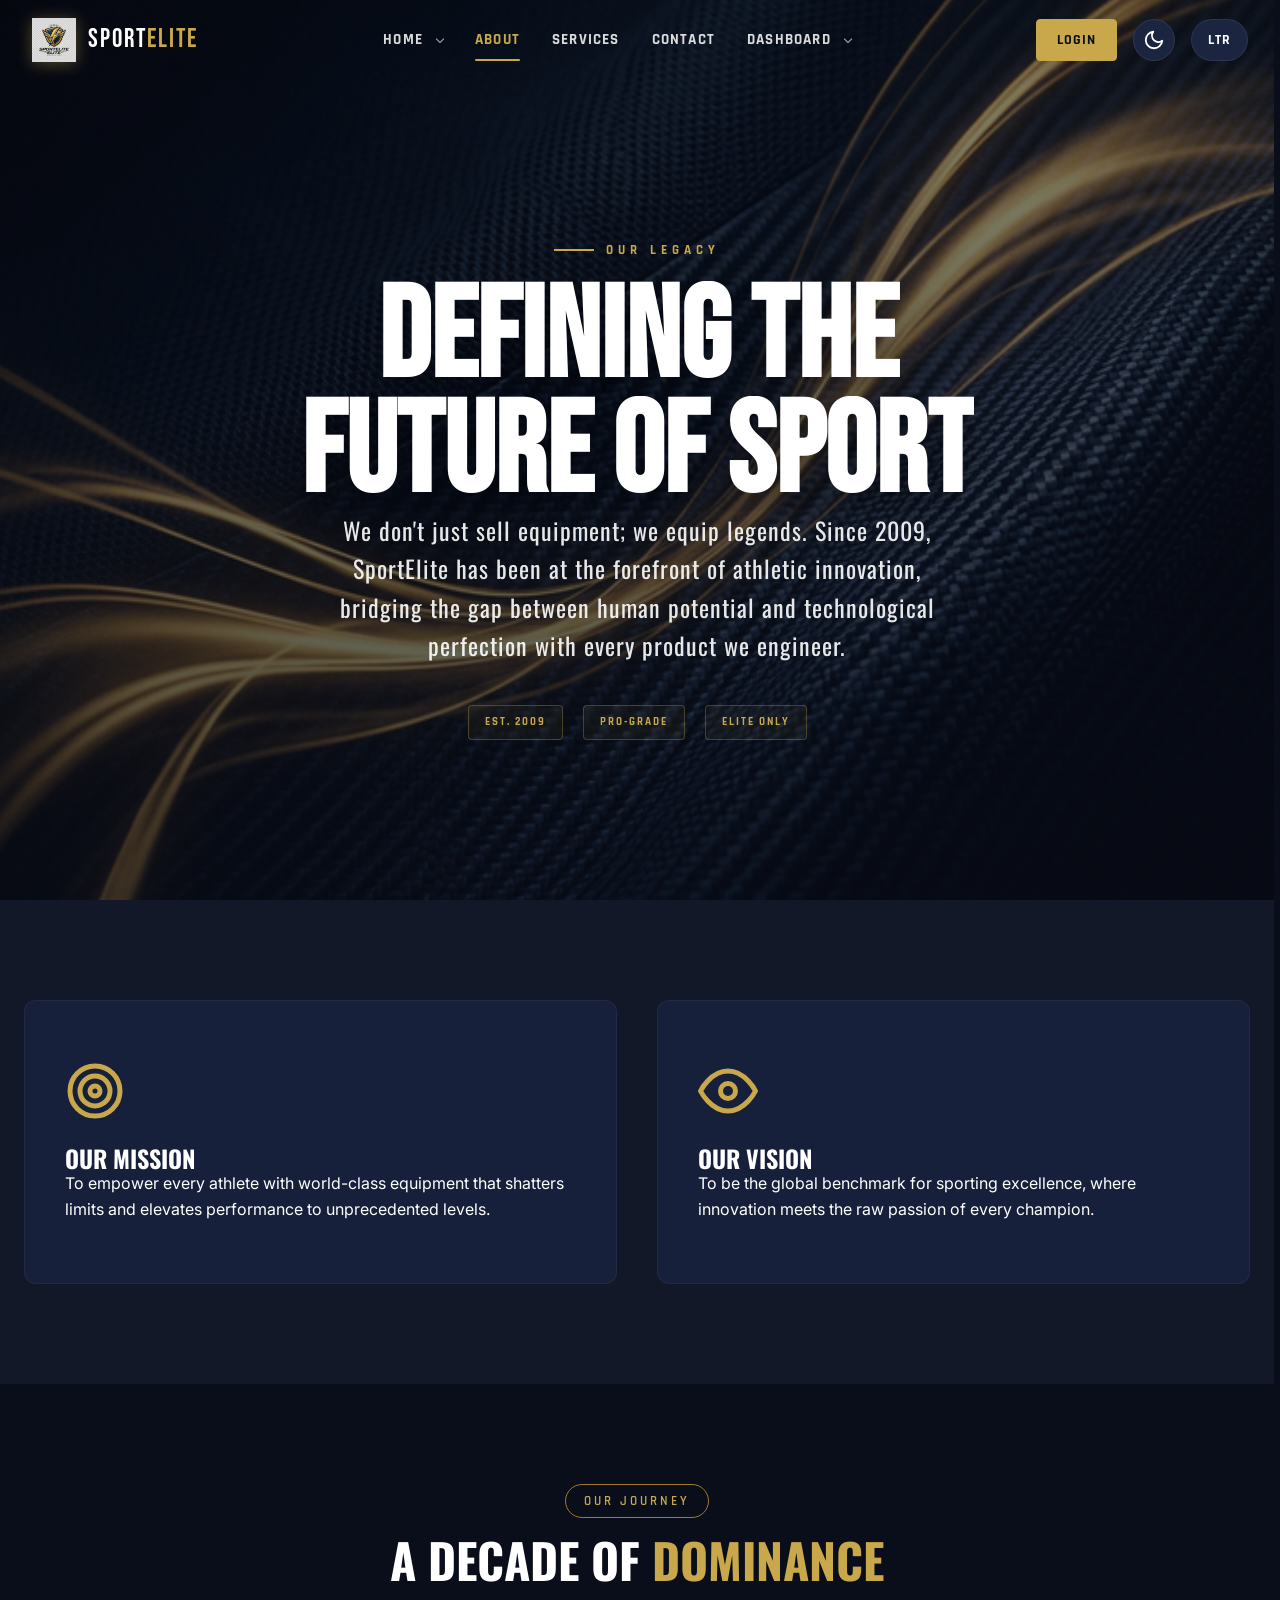
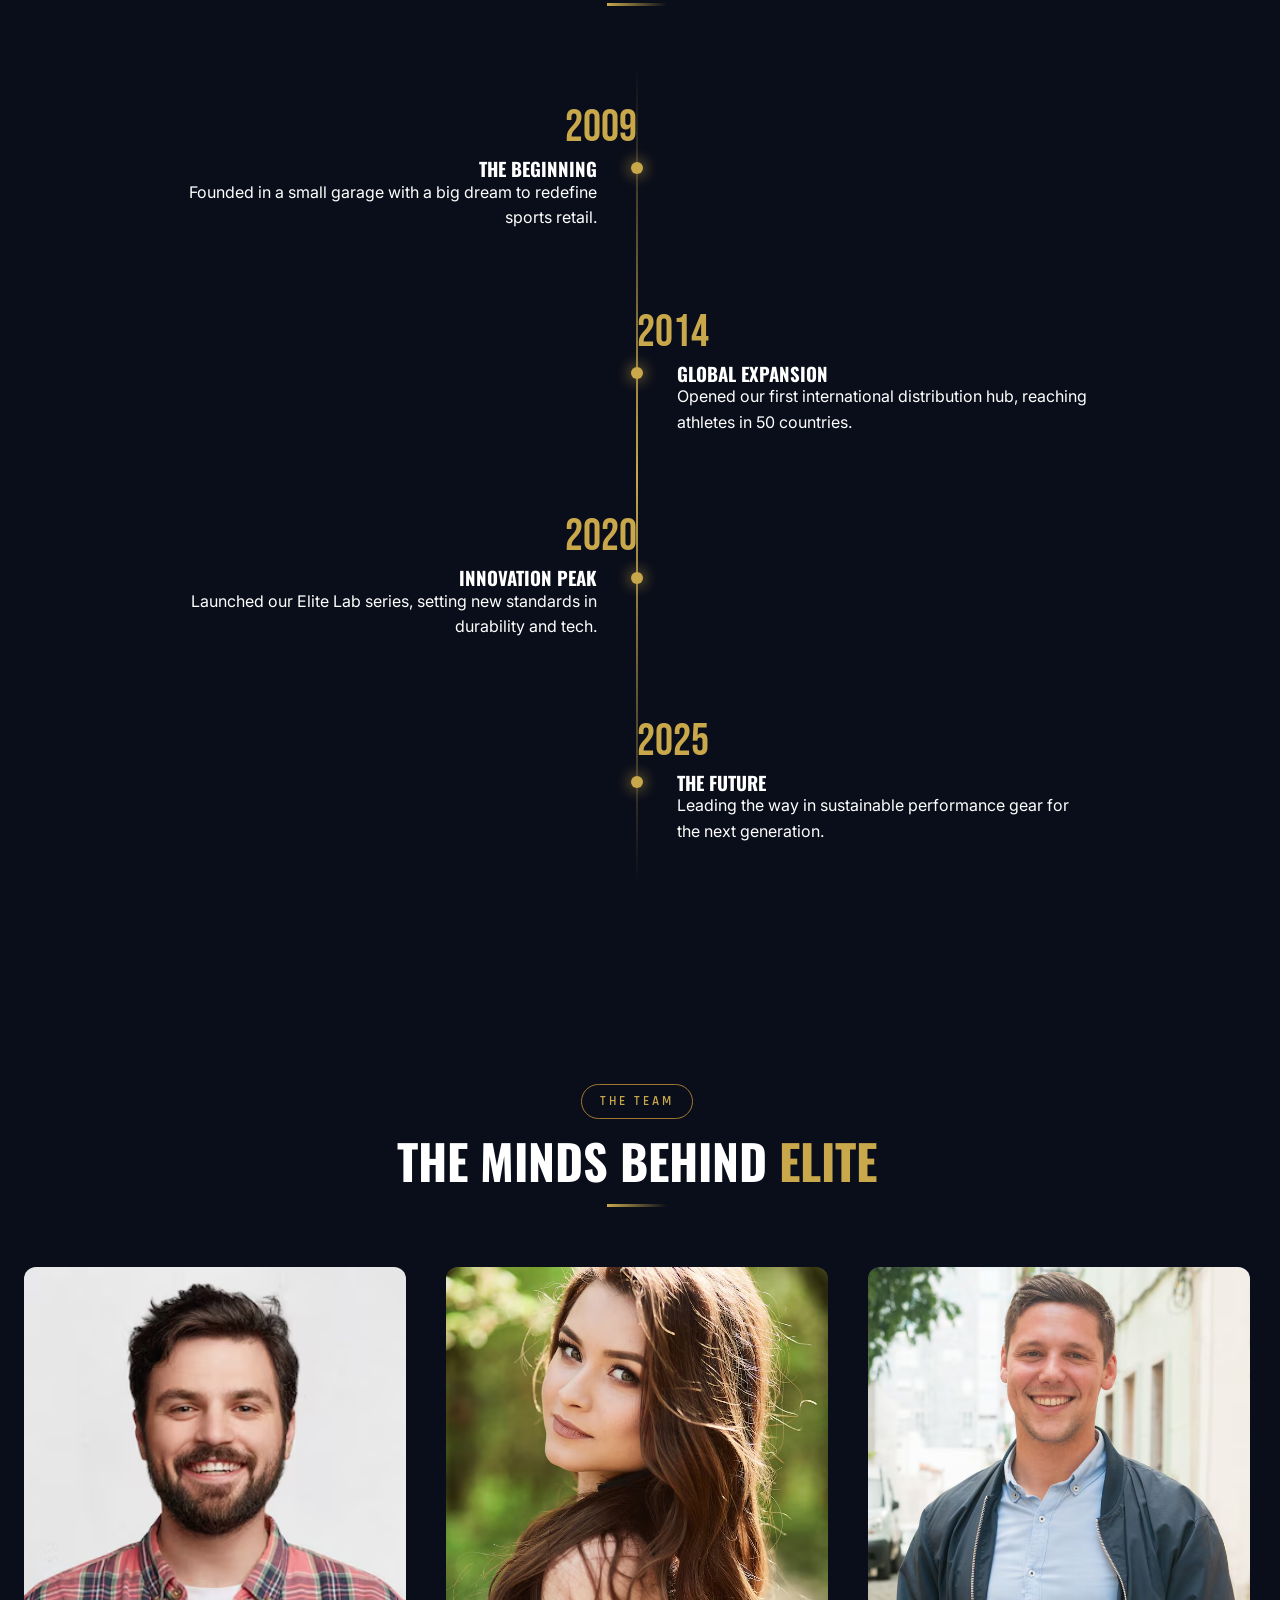
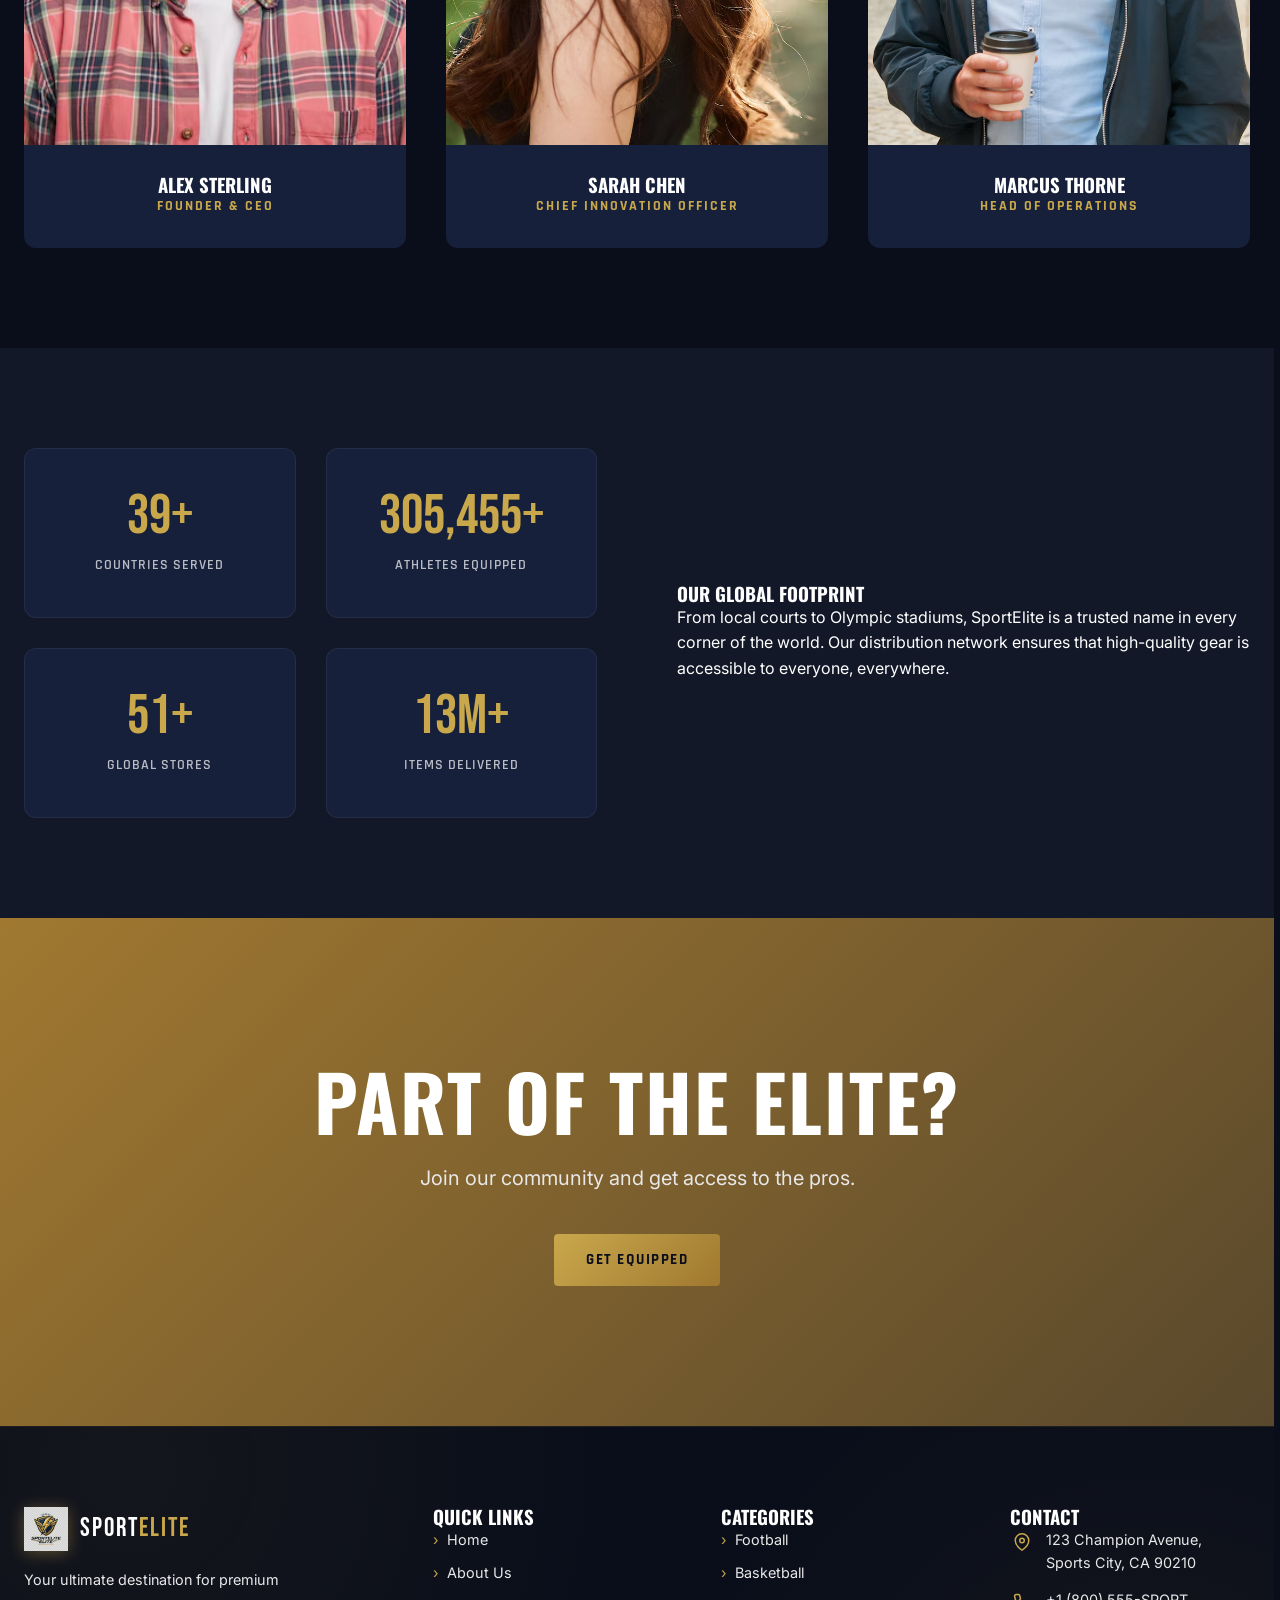
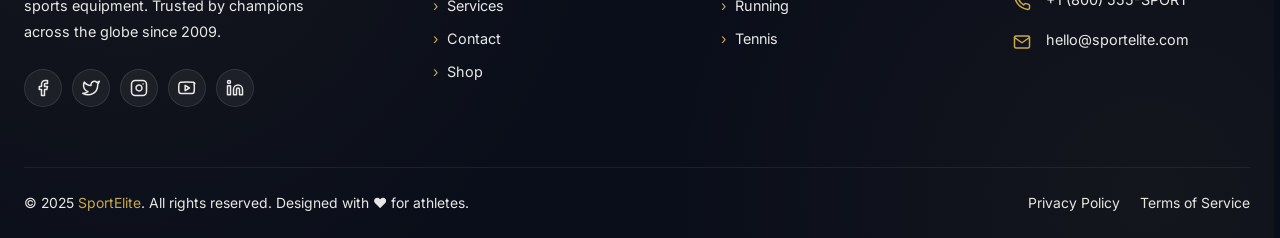
==== commit 98dd3b8c: "Update SPORTS SHOP project" ====
--- a/about.html
+++ b/about.html
@@ -1,615 +1,401 @@
-<!DOCTYPE html>
-<html lang="en" dir="ltr">
-
-<head>
-    <meta charset="UTF-8" />
-    <meta name="viewport" content="width=device-width, initial-scale=1.0" />
-    <meta name="description"
-        content="Learn more about SportElite – Our mission, our story, and the team driving sports excellence." />
-    <title>About Us | SportElite – Premium Sports Equipment</title>
-    <!-- Google Fonts -->
-    <link rel="preconnect" href="https://fonts.googleapis.com" />
-    <link rel="preconnect" href="https://fonts.gstatic.com" crossorigin />
-    <link
-        href="https://fonts.googleapis.com/css2?family=Bebas+Neue&family=Oswald:wght@400;500;600;700&family=Rajdhani:wght@400;500;600;700&family=Inter:wght@300;400;500;600&display=swap"
-        rel="stylesheet" />
-    <link rel="icon" type="image/png" href="images/favicon.png" />
+<!DOCTYPE html>
+<html lang="en" dir="ltr">
+
+<head>
+    <meta charset="UTF-8" />
+    <meta name="viewport" content="width=device-width, initial-scale=1.0" />
+    <meta name="description"
+        content="Learn more about SportElite – Our mission, our story, and the team driving sports excellence." />
+    <title>About Us | SportElite – Premium Sports Equipment</title>
+    <!-- Google Fonts -->
+    <link rel="preconnect" href="https://fonts.googleapis.com" />
+    <link rel="preconnect" href="https://fonts.gstatic.com" crossorigin />
+    <link
+        href="https://fonts.googleapis.com/css2?family=Bebas+Neue&family=Oswald:wght@400;500;600;700&family=Rajdhani:wght@400;500;600;700&family=Inter:wght@300;400;500;600&display=swap"
+        rel="stylesheet" />
+    <link rel="icon" type="image/png" href="images/favicon.png" />
     <link rel="stylesheet" href="css/style.css" />
-  <script src="js/theme.js"></script>
-</head>
-
-<body class="about-page">
-
-    <!-- ════ Header (Shared) ════ -->
-    <header id="header">
-        <div class="header-inner">
-            <a href="index.html" class="logo">
-                <img src="images/logo.png" alt="SportElite Logo" />
-                <span class="logo-text">Sport<span>Elite</span></span>
-            </a>
-            <nav class="main-nav" aria-label="Main navigation">
-                <div class="nav-item">
-                    <a href="index.html" class="nav-link">Home <span class="arrow">▾</span></a>
-                    <div class="dropdown">
-                        <a href="index.html">Home 1</a>
-                        <a href="index2.html">Home 2</a>
-                    </div>
-                </div>
-                <div class="nav-item"><a href="about.html" class="nav-link active">About</a></div>
-                <div class="nav-item"><a href="services.html" class="nav-link">Services</a></div>
-                <div class="nav-item"><a href="contact.html" class="nav-link">Contact</a></div>
-                <div class="nav-item">
-                    <a href="#" class="nav-link">Dashboard <span class="arrow">▾</span></a>
-                    <div class="dropdown">
-                        <a href="user-dashboard.html">User Dashboard</a>
-                        <a href="admin-dashboard.html">Admin Dashboard</a>
-                    </div>
-                </div>
-            </nav>
-            <div class="header-actions">
-                <a href="login.html" class="login-btn">Login</a>
-                <button class="theme-toggle" id="theme-toggle" aria-label="Toggle Dark/Light Theme" title="Toggle Dark/Light Theme"><svg class="sun-icon" xmlns="http://www.w3.org/2000/svg" width="22" height="22" viewBox="0 0 24 24" fill="none" stroke="currentColor" stroke-width="2" stroke-linecap="round" stroke-linejoin="round"><circle cx="12" cy="12" r="5" /><line x1="12" y1="1" x2="12" y2="3" /><line x1="12" y1="21" x2="12" y2="23" /><line x1="4.22" y1="4.22" x2="5.64" y2="5.64" /><line x1="18.36" y1="18.36" x2="19.78" y2="19.78" /><line x1="1" y1="12" x2="3" y2="12" /><line x1="21" y1="12" x2="23" y2="12" /><line x1="4.22" y1="19.78" x2="5.64" y2="18.36" /><line x1="18.36" y1="5.64" x2="19.78" y2="4.22" /></svg><svg class="moon-icon" xmlns="http://www.w3.org/2000/svg" width="22" height="22" viewBox="0 0 24 24" fill="none" stroke="currentColor" stroke-width="2" stroke-linecap="round" stroke-linejoin="round"><path d="M21 12.79A9 9 0 1 1 11.21 3 7 7 0 0 0 21 12.79z" /></svg></button><button class="globe-btn" id="globe-btn" aria-label="Toggle RTL/LTR direction" title="Toggle RTL/LTR">
-                    <svg xmlns="http://www.w3.org/2000/svg" width="22" height="22" viewBox="0 0 24 24" fill="none"
-                        stroke="currentColor" stroke-width="1.7" stroke-linecap="round" stroke-linejoin="round">
-                        <circle cx="12" cy="12" r="10" />
-                        <ellipse cx="12" cy="12" rx="4" ry="10" />
-                        <line x1="2" y1="9" x2="22" y2="9" />
-                        <line x1="2" y1="15" x2="22" y2="15" />
-                    </svg>
-                    <span class="dir-label" id="dir-label">LTR</span>
-                </button>
-                <button class="hamburger" id="hamburger" aria-label="Open menu" aria-expanded="false">
-                    <span></span><span></span><span></span>
-                </button>
-            </div>
-        </div>
-    </header>
-
-    <!-- Mobile Nav -->
-    <div class="mobile-overlay" id="mobile-overlay"></div>
-    <nav class="mobile-nav" id="mobile-nav" aria-label="Mobile navigation">
-        <div class="mobile-nav-item">
-            <span class="mobile-nav-link" data-toggle="#mob-home-dd">Home <span class="arrow">▾</span></span>
-            <div class="mobile-dropdown" id="mob-home-dd">
-                <a href="index.html">Home 1</a>
-                <a href="index2.html">Home 2</a>
-            </div>
-        </div>
-        <div class="mobile-nav-item"><a href="about.html" class="mobile-nav-link active">About</a></div>
-        <div class="mobile-nav-item"><a href="services.html" class="mobile-nav-link">Services</a></div>
-        <div class="mobile-nav-item"><a href="contact.html" class="mobile-nav-link">Contact</a></div>
-        <div class="mobile-nav-item">
-            <span class="mobile-nav-link" data-toggle="#mob-dash-dd">Dashboard <span class="arrow">▾</span></span>
-            <div class="mobile-dropdown" id="mob-dash-dd">
-                <a href="user-dashboard.html">User Dashboard</a>
-                <a href="admin-dashboard.html">Admin Dashboard</a>
-            </div>
-        </div>
-        <div class="mobile-nav-item" style="border-bottom: none;">
-            <a href="login.html" class="mobile-login-btn">Login</a>
-        </div>
-    </nav>
-
-    <main>
-        <!-- 1. Hero Section -->
-        <section class="about-hero" id="hero">
-            <div class="hero-bg-animated"></div>
-            <div class="container hero-content">
-                <div class="reveal from-bottom">
-                    <span class="hero-eyebrow">OUR LEGACY</span>
-                    <h1 class="hero-title-split">
-                        <span class="line">DEFINING THE</span>
-                        <span class="line gold">FUTURE OF SPORT</span>
-                    </h1>
-                    <p class="hero-subtitle">We don't just sell equipment; we equip legends. Since 2009, SportElite has
-                        been at the forefront of athletic innovation, bridging the gap between human potential and
-                        technological perfection with every product we engineer.</p>
-                    <div class="hero-tactical-grid">
-                        <div class="t-item"><span>Est. 2009</span></div>
-                        <div class="t-item"><span>Pro-Grade</span></div>
-                        <div class="t-item"><span>Elite Only</span></div>
-                    </div>
-                </div>
-            </div>
-        </section>
-
-        <!-- 2. Mission Section -->
-        <section class="about-mission reveal" id="mission">
-            <div class="container">
-                <div class="mission-panels">
-                    <div class="mission-panel reveal from-left">
-                        <div class="panel-icon"><svg viewBox="0 0 24 24" fill="none" stroke="currentColor"
-                                stroke-width="2" stroke-linecap="round" stroke-linejoin="round">
-                                <circle cx="12" cy="12" r="10" />
-                                <circle cx="12" cy="12" r="6" />
-                                <circle cx="12" cy="12" r="2" />
-                            </svg></div>
-                        <h3>Our Mission</h3>
-                        <p>To empower every athlete with world-class equipment that shatters limits and elevates
-                            performance to unprecedented levels.</p>
-                    </div>
-                    <div class="mission-panel reveal from-right">
-                        <div class="panel-icon"><svg viewBox="0 0 24 24" fill="none" stroke="currentColor"
-                                stroke-width="2" stroke-linecap="round" stroke-linejoin="round">
-                                <path d="M1 12s4-8 11-8 11 8 11 8-4 8-11 8-11-8-11-8z" />
-                                <circle cx="12" cy="12" r="3" />
-                            </svg></div>
-                        <h3>Our Vision</h3>
-                        <p>To be the global benchmark for sporting excellence, where innovation meets the raw passion of
-                            every champion.</p>
-                    </div>
-                </div>
-            </div>
-        </section>
-
-        <!-- 3. Story Section (Timeline) -->
-        <section class="about-story" id="story">
-            <div class="container">
-                <div class="section-header">
-                    <span class="section-tag">Our Journey</span>
-                    <h2 class="section-title">A Decade of <span>Dominance</span></h2>
-                    <div class="gold-line"></div>
-                </div>
-                <div class="timeline">
-                    <div class="timeline-bar"></div>
-                    <div class="timeline-item reveal from-left">
-                        <div class="time-year">2009</div>
-                        <div class="time-content">
-                            <h4>The Beginning</h4>
-                            <p>Founded in a small garage with a big dream to redefine sports retail.</p>
-                        </div>
-                    </div>
-                    <div class="timeline-item reveal from-right">
-                        <div class="time-year">2014</div>
-                        <div class="time-content">
-                            <h4>Global Expansion</h4>
-                            <p>Opened our first international distribution hub, reaching athletes in 50 countries.</p>
-                        </div>
-                    </div>
-                    <div class="timeline-item reveal from-left">
-                        <div class="time-year">2020</div>
-                        <div class="time-content">
-                            <h4>Innovation Peak</h4>
-                            <p>Launched our Elite Lab series, setting new standards in durability and tech.</p>
-                        </div>
-                    </div>
-                    <div class="timeline-item reveal from-right">
-                        <div class="time-year">2025</div>
-                        <div class="time-content">
-                            <h4>The Future</h4>
-                            <p>Leading the way in sustainable performance gear for the next generation.</p>
-                        </div>
-                    </div>
-                </div>
-            </div>
-        </section>
-
-        <!-- 4. Values Section -->
-        <section class="about-values" id="values">
-            <div class="container">
-                <div class="values-grid">
-                    <div class="value-card reveal" data-tilt>
-                        <div class="value-icon"><svg viewBox="0 0 24 24" fill="none" stroke="currentColor"
-                                stroke-width="2" stroke-linecap="round" stroke-linejoin="round">
-                                <path d="M6 3h12l4 6-10 12L2 9z" />
-                                <path d="M11 3L8 9l3 12 3-12-3-6z" />
-                                <path d="M2 9h20" />
-                            </svg></div>
-                        <h3>Uncompromising Quality</h3>
-                        <p>We source only the finest materials, ensuring every product withstands the rigors of elite
-                            competition.</p>
-                    </div>
-                    <div class="value-card reveal reveal-delay-1" data-tilt>
-                        <div class="value-icon"><svg viewBox="0 0 24 24" fill="none" stroke="currentColor"
-                                stroke-width="2" stroke-linecap="round" stroke-linejoin="round">
-                                <polygon points="13 2 3 14 12 14 11 22 21 10 12 10 13 2" />
-                            </svg></div>
-                        <h3>Relentless Innovation</h3>
-                        <p>Our labs never sleep. We're constantly pushing the boundaries of what's possible in sports
-                            tech.</p>
-                    </div>
-                    <div class="value-card reveal reveal-delay-2" data-tilt>
-                        <div class="value-icon"><svg viewBox="0 0 24 24" fill="none" stroke="currentColor"
-                                stroke-width="2" stroke-linecap="round" stroke-linejoin="round">
-                                <path d="M17 21v-2a4 4 0 0 0-4-4H5a4 4 0 0 0-4 4v2" />
-                                <circle cx="9" cy="7" r="4" />
-                                <path d="M23 21v-2a4 4 0 0 0-3-3.87" />
-                                <path d="M16 3.13a4 4 0 0 1 0 7.75" />
-                            </svg></div>
-                        <h3>Athlete First</h3>
-                        <p>Designing with the athlete's needs at the core. Your performance is our ultimate priority.
-                        </p>
-                    </div>
-                    <div class="value-card reveal reveal-delay-3" data-tilt>
-                        <div class="value-icon"><svg viewBox="0 0 24 24" fill="none" stroke="currentColor"
-                                stroke-width="2" stroke-linecap="round" stroke-linejoin="round">
-                                <circle cx="12" cy="12" r="10" />
-                                <line x1="2" y1="12" x2="22" y2="12" />
-                                <path
-                                    d="M12 2a15.3 15.3 0 0 1 4 10 15.3 15.3 0 0 1-4 10 15.3 15.3 0 0 1-4-10 15.3 15.3 0 0 1 4-10z" />
-                            </svg></div>
-                        <h3>Sustainability</h3>
-                        <p>Protecting the planet we play on. We're committed to eco-friendly manufacturing processes.
-                        </p>
-                    </div>
-                </div>
-            </div>
-        </section>
-
-        <!-- 5. Leadership Section -->
-        <section class="about-leadership" id="leadership">
-            <div class="container">
-                <div class="section-header">
-                    <span class="section-tag">The Team</span>
-                    <h2 class="section-title">The Minds Behind <span>Elite</span></h2>
-                    <div class="gold-line"></div>
-                </div>
-                <div class="leader-grid">
-                    <div class="leader-card reveal">
-                        <div class="leader-img">
-                            <img src="images/m1.avif" alt="CEO" />
-                            <div class="leader-hover">
-                                <p>"Excellence is not an act, but a habit."</p>
-                            </div>
-                        </div>
-                        <div class="leader-info">
-                            <h4>Alex Sterling</h4>
-                            <p>Founder & CEO</p>
-                        </div>
-                    </div>
-                    <div class="leader-card reveal reveal-delay-1">
-                        <div class="leader-img">
-                            <img src="images/f1.avif" alt="CTO" />
-                            <div class="leader-hover">
-                                <p>"Tech is the bridge to victory."</p>
-                            </div>
-                        </div>
-                        <div class="leader-info">
-                            <h4>Sarah Chen</h4>
-                            <p>Chief Innovation Officer</p>
-                        </div>
-                    </div>
-                    <div class="leader-card reveal reveal-delay-2">
-                        <div class="leader-img">
-                            <img src="images/m2.avif" alt="COO" />
-                            <div class="leader-hover">
-                                <p>"Precision is the soul of performance."</p>
-                            </div>
-                        </div>
-                        <div class="leader-info">
-                            <h4>Marcus Thorne</h4>
-                            <p>Head of Operations</p>
-                        </div>
-                    </div>
-                </div>
-            </div>
-        </section>
-
-        <!-- 6. Global Impact Section -->
-        <section class="about-impact" id="impact">
-            <div class="container">
-                <div class="impact-grid">
-                    <div class="impact-stats reveal">
-                        <div class="stat-item">
-                            <span class="stat-number" data-target="150" data-suffix="+">0</span>
-                            <p>Countries Served</p>
-                        </div>
-                        <div class="stat-item">
-                            <span class="stat-number" data-target="1200000" data-suffix="+">0</span>
-                            <p>Athletes Equipped</p>
-                        </div>
-                        <div class="stat-item">
-                            <span class="stat-number" data-target="200" data-suffix="+">0</span>
-                            <p>Global Stores</p>
-                        </div>
-                        <div class="stat-item">
-                            <span class="stat-number" data-target="50" data-suffix="M+">0</span>
-                            <p>Items Delivered</p>
-                        </div>
-                    </div>
-                    <div class="impact-content reveal from-right">
-                        <h3>Our Global Footprint</h3>
-                        <p>From local courts to Olympic stadiums, SportElite is a trusted name in every corner of the
-                            world. Our distribution network ensures that high-quality gear is accessible to everyone,
-                            everywhere.</p>
-                    </div>
-                </div>
-            </div>
-        </section>
-
-        <!-- 7. Quality Section (Scanline) -->
-        <section class="about-lab" id="lab">
-            <div class="lab-scanner-container">
-                <div class="lab-img-wrapper reveal">
-                    <img src="images/hero-banner.png" alt="Elite Lab" />
-                    <div class="scanner-bar"></div>
-                </div>
-                <div class="lab-overlay-content container">
-                    <div class="reveal from-bottom">
-                        <span class="section-tag">Elite Lab</span>
-                        <h2 class="section-title">Tested Under <span>Extreme</span> Pressure</h2>
-                        <p>Every stitch, every seam, and every surface is scrutinized under laboratory conditions to
-                            ensure it meets our "Elite Standard."</p>
-                    </div>
-                </div>
-            </div>
-        </section>
-
-        <!-- 8. Innovation Features Section -->
-        <section class="about-features" id="innovation">
-            <div class="container">
-                <div class="features-reveal-grid">
-                    <div class="feat-box reveal">
-                        <div class="feat-glow"></div>
-                        <div class="feat-icon"><svg viewBox="0 0 24 24" fill="none" stroke="currentColor"
-                                stroke-width="2" stroke-linecap="round" stroke-linejoin="round">
-                                <rect x="2" y="7" width="20" height="14" rx="2" ry="2" />
-                                <path d="M16 21V5a2 2 0 0 0-2-2h-4a2 2 0 0 0-2 2v16" />
-                            </svg></div>
-                        <h4>Graphene Tech</h4>
-                        <p>Ultra-lightweight and indestructible materials for professional-grade durability.</p>
-                    </div>
-                    <div class="feat-box reveal reveal-delay-1">
-                        <div class="feat-glow"></div>
-                        <div class="feat-icon"><svg viewBox="0 0 24 24" fill="none" stroke="currentColor"
-                                stroke-width="2" stroke-linecap="round" stroke-linejoin="round">
-                                <polygon points="12 2 2 7 12 12 22 7 12 2" />
-                                <polyline points="2 17 12 22 22 17" />
-                                <polyline points="2 12 12 17 22 12" />
-                            </svg></div>
-                        <h4>Bio-Aero Design</h4>
-                        <p>Aerodynamic patterns modeled after nature for maximum speed and efficiency.</p>
-                    </div>
-                    <div class="feat-box reveal reveal-delay-2">
-                        <div class="feat-glow"></div>
-                        <div class="feat-icon"><svg viewBox="0 0 24 24" fill="none" stroke="currentColor"
-                                stroke-width="2" stroke-linecap="round" stroke-linejoin="round">
-                                <polygon points="13 2 3 14 12 14 11 22 21 10 12 10 13 2" />
-                            </svg></div>
-                        <h4>Kinetic Energy</h4>
-                        <p>Smart shoe technology that absorbs impact and converts it into explosive energy.</p>
-                    </div>
-                    <div class="feat-box reveal reveal-delay-3">
-                        <div class="feat-glow"></div>
-                        <div class="feat-icon"><svg viewBox="0 0 24 24" fill="none" stroke="currentColor"
-                                stroke-width="2" stroke-linecap="round" stroke-linejoin="round">
-                                <path
-                                    d="M21 16V8a2 2 0 0 0-1-1.73l-7-4a2 2 0 0 0-2 0l-7 4A2 2 0 0 0 3 8v8a2 2 0 0 0 1 1.73l7 4a2 2 0 0 0 2 0l7-4A2 2 0 0 0 21 16z" />
-                                <polyline points="3.27 6.96 12 12.01 20.73 6.96" />
-                                <line x1="12" y1="22.08" x2="12" y2="12" />
-                            </svg></div>
-                        <h4>Elite Weave</h4>
-                        <p>Proprietary fabric tech that offers 360-degree breathability and support.</p>
-                    </div>
-                </div>
-            </div>
-        </section>
-
-        <!-- 9. Partners Section (Marquee) -->
-        <section class="about-partners" id="partners">
-            <div class="partners-marquee-container">
-                <div class="marquee-track">
-                    <div class="partner-logo">NIKE</div>
-                    <div class="partner-logo">ADIDAS</div>
-                    <div class="partner-logo">PUMA</div>
-                    <div class="partner-logo">UNDER ARMOUR</div>
-                    <div class="partner-logo">REEBOK</div>
-                    <div class="partner-logo">ASICS</div>
-                    <div class="partner-logo">MIZUNO</div>
-                    <div class="partner-logo">WILSON</div>
-                    <!-- Repeat for smooth loop -->
-                    <div class="partner-logo">NIKE</div>
-                    <div class="partner-logo">ADIDAS</div>
-                    <div class="partner-logo">PUMA</div>
-                    <div class="partner-logo">UNDER ARMOUR</div>
-                    <div class="partner-logo">REEBOK</div>
-                </div>
-            </div>
-        </section>
-
-        <!-- 10. Sustainability Section -->
-        <section class="about-eco" id="sustainability">
-            <div class="eco-parallax-bg"></div>
-            <div class="container">
-                <div class="eco-floating-nodes reveal">
-                    <div class="eco-node" style="top:10%;left:20%;">Recycled Ocean Plastic</div>
-                    <div class="eco-node gold" style="top:40%;left:70%;">Solar Powered Factories</div>
-                    <div class="eco-node" style="top:70%;left:30%;">Zero Waste Policy</div>
-                    <div class="eco-node gold" style="top:20%;left:80%;">Sustainable Sourcing</div>
-                </div>
-                <div class="eco-content reveal from-bottom">
-                    <h2 class="section-title">Play Forever, <span>Protect Always</span></h2>
-                    <p>We believe in the longevity of sports and our planet. Our Green Shield initiative aims for zero
-                        carbon footprint by 2030.</p>
-                </div>
-            </div>
-        </section>
-
-        <!-- 11. Awards Section (Carousel/Flip) -->
-        <section class="about-awards" id="awards">
-            <div class="container">
-                <div class="section-header">
-                    <span class="section-tag">Excellence</span>
-                    <h2 class="section-title">Milestones of <span>Success</span></h2>
-                    <div class="gold-line"></div>
-                </div>
-                <div class="awards-carousel">
-                    <div class="award-card reveal" data-face="front">
-                        <div class="award-front">
-                            <svg viewBox="0 0 24 24" fill="none" stroke="currentColor" stroke-width="2"
-                                stroke-linecap="round" stroke-linejoin="round">
-                                <path d="M6 9H4.5a2.5 2.5 0 0 1 0-5H6" />
-                                <path d="M18 9h1.5a2.5 2.5 0 0 0 0-5H18" />
-                                <path d="M4 22h16" />
-                                <path d="M10 14.66V17c0 .55-.47.98-.97 1.21C7.85 18.75 7 20.24 7 22" />
-                                <path d="M14 14.66V17c0 .55.45.98.97 1.21C16.15 18.75 17 20.24 17 22" />
-                                <path d="M18 2H6v7a6 6 0 0 0 12 0V2z" />
-                            </svg>
-                            Best Retailer 2024
-                        </div>
-                        <div class="award-back">Voted #1 in Customer Satisfaction across Europe.</div>
-                    </div>
-                    <div class="award-card reveal reveal-delay-1" data-face="front">
-                        <div class="award-front">
-                            <svg viewBox="0 0 24 24" fill="none" stroke="currentColor" stroke-width="2"
-                                stroke-linecap="round" stroke-linejoin="round">
-                                <circle cx="12" cy="8" r="7" />
-                                <polyline points="8.21 13.89 7 23 12 20 17 23 15.79 13.88" />
-                            </svg>
-                            Innovation Award
-                        </div>
-                        <div class="award-back">Recognized for Elite Lab Series tech developments.</div>
-                    </div>
-                    <div class="award-card reveal reveal-delay-2" data-face="front">
-                        <div class="award-front">
-                            <svg viewBox="0 0 24 24" fill="none" stroke="currentColor" stroke-width="2"
-                                stroke-linecap="round" stroke-linejoin="round">
-                                <path d="M7 11V7l5-5 5 5v4" />
-                                <path d="M21 21v-4a4 4 0 0 0-4-4H7a4 4 0 0 0-4 4v4" />
-                                <path d="M7 21a2 2 0 0 1-2-2h14a2 2 0 0 1-2 2H7z" />
-                            </svg>
-                            Eco Leader 2025
-                        </div>
-                        <div class="award-back">Awarded for our commitment to sustainable sports.</div>
-                    </div>
-                </div>
-            </div>
-        </section>
-
-        <!-- 12. CTA Section -->
-        <section class="about-cta" id="cta">
-            <div class="cta-gradient-bg"></div>
-            <div class="container">
-                <div class="reveal from-bottom">
-                    <h2>PART OF THE ELITE?</h2>
-                    <p>Join our community and get access to the pros.</p>
-                    <div style="margin-top:40px;">
-                        <a href="index.html#products" class="btn-primary magnetic">Get Equipped</a>
-                    </div>
-                </div>
-            </div>
-        </section>
-    </main>
-
-    <!-- ════ Footer (Shared) ════ -->
-    <footer id="footer" class="reveal">
-        <div class="container">
-            <div class="footer-grid">
-                <div class="footer-brand">
-                    <a href="index.html" class="logo">
-                        <img src="images/logo.png" alt="SportElite" />
-                        <span class="logo-text">Sport<span>Elite</span></span>
-                    </a>
-                    <p>Your ultimate destination for premium sports equipment. Trusted by champions across the globe
-                        since 2009.</p>
-                    <div class="footer-socials">
-                        <a href="#" class="social-link" aria-label="Facebook"><svg viewBox="0 0 24 24" fill="none"
-                                stroke="currentColor" stroke-width="2" stroke-linecap="round" stroke-linejoin="round">
-                                <path d="M18 2h-3a5 5 0 0 0-5 5v3H7v4h3v8h4v-8h3l1-4h-4V7a1 1 0 0 1 1-1h3z" />
-                            </svg></a>
-                        <a href="#" class="social-link" aria-label="Twitter"><svg viewBox="0 0 24 24" fill="none"
-                                stroke="currentColor" stroke-width="2" stroke-linecap="round" stroke-linejoin="round">
-                                <path
-                                    d="M23 3a10.9 10.9 0 0 1-3.14 1.53 4.48 4.48 0 0 0-7.86 3v1A10.66 10.66 0 0 1 3 4s-4 9 5 13a11.64 11.64 0 0 1-7 2c9 5 20 0 20-11.5a4.5 4.5 0 0 0-.08-.83A7.72 7.72 0 0 0 23 3z" />
-                            </svg></a>
-                        <a href="#" class="social-link" aria-label="Instagram"><svg viewBox="0 0 24 24" fill="none"
-                                stroke="currentColor" stroke-width="2" stroke-linecap="round" stroke-linejoin="round">
-                                <rect x="2" y="2" width="20" height="20" rx="5" ry="5" />
-                                <path d="M16 11.37A4 4 0 1 1 12.63 8 4 4 0 0 1 16 11.37z" />
-                                <line x1="17.5" y1="6.5" x2="17.51" y2="6.5" />
-                            </svg></a>
-                        <a href="#" class="social-link" aria-label="YouTube"><svg viewBox="0 0 24 24" fill="none"
-                                stroke="currentColor" stroke-width="2" stroke-linecap="round" stroke-linejoin="round">
-                                <path
-                                    d="M22.54 6.42a2.78 2.78 0 0 0-1.94-2C18.88 4 12 4 12 4s-6.88 0-8.6.42a2.78 2.78 0 0 0-1.94 2C1 8.11 1 12 1 12s0 3.89.46 5.58a1.9 1.9 0 0 0 1.34 1.34c1.7.48 8.6.48 8.6.48s6.88 0 8.6-.48a1.9 1.9 0 0 0 1.34-1.34c.46-1.69.46-5.58.46-5.58s0-3.89-.46-5.58z" />
-                                <polygon points="9.54 15.54 15.19 12 9.54 8.46 9.54 15.54" />
-                            </svg></a>
-                        <a href="#" class="social-link" aria-label="LinkedIn"><svg viewBox="0 0 24 24" fill="none"
-                                stroke="currentColor" stroke-width="2" stroke-linecap="round" stroke-linejoin="round">
-                                <path
-                                    d="M16 8a6 6 0 0 1 6 6v7h-4v-7a2 2 0 0 0-2-2 2 2 0 0 0-2 2v7h-4v-7a6 6 0 0 1 6-6z" />
-                                <rect x="2" y="9" width="4" height="12" />
-                                <circle cx="4" cy="4" r="2" />
-                            </svg></a>
-                    </div>
-                </div>
-                <div class="footer-col">
-                    <h4>Quick Links</h4>
-                    <ul>
-                        <li><a href="index.html">Home</a></li>
-                        <li><a href="about.html">About Us</a></li>
-                        <li><a href="services.html">Services</a></li>
-                        <li><a href="contact.html">Contact</a></li>
-                        <li><a href="#">Shop</a></li>
-                    </ul>
-                </div>
-                <div class="footer-col">
-                    <h4>Categories</h4>
-                    <ul>
-                        <li><a href="#">Football</a></li>
-                        <li><a href="#">Basketball</a></li>
-                        <li><a href="#">Running</a></li>
-                        <li><a href="#">Tennis</a></li>
-                    </ul>
-                </div>
-                <div class="footer-col">
-                    <h4>Contact</h4>
-                    <div class="footer-contact-item"><span class="icon"><svg viewBox="0 0 24 24" fill="none"
-                                stroke="currentColor" stroke-width="2" stroke-linecap="round" stroke-linejoin="round">
-                                <path d="M21 10c0 7-9 13-9 13s-9-6-9-13a9 9 0 0 1 18 0z" />
-                                <circle cx="12" cy="10" r="3" />
-                            </svg></span><span>123 Champion Avenue, Sports City, CA 90210</span></div>
-                    <div class="footer-contact-item"><span class="icon"><svg viewBox="0 0 24 24" fill="none"
-                                stroke="currentColor" stroke-width="2" stroke-linecap="round" stroke-linejoin="round">
-                                <path
-                                    d="M22 16.92v3a2 2 0 0 1-2.18 2 19.79 19.79 0 0 1-8.63-3.07 19.5 19.5 0 0 1-6-6 19.79 19.79 0 0 1-3.07-8.67A2 2 0 0 1 4.11 2h3a2 2 0 0 1 2 1.72 12.84 12.84 0 0 0 .7 2.81 2 2 0 0 1-.45 2.11L8.09 9.91a16 16 0 0 0 6 6l1.27-1.27a2 2 0 0 1 2.11-.45 12.84 12.84 0 0 0 2.81.7A2 2 0 0 1 22 16.92z" />
-                            </svg></span><span>+1 (800) 555-SPORT</span></div>
-                    <div class="footer-contact-item"><span class="icon"><svg viewBox="0 0 24 24" fill="none"
-                                stroke="currentColor" stroke-width="2" stroke-linecap="round" stroke-linejoin="round">
-                                <path d="M4 4h16c1.1 0 2 .9 2 2v12c0 1.1-.9 2-2 2H4c-1.1 0-2-.9-2-2V6c0-1.1.9-2 2-2z" />
-                                <polyline points="22,6 12,13 2,6" />
-                            </svg></span><span>hello@sportelite.com</span></div>
-                </div>
-            </div>
-            <div class="footer-bottom">
-                <div class="footer-copy">© 2025 <span>SportElite</span>. All rights reserved. Designed with ❤️ for
-                    athletes.</div>
-                <div class="footer-links">
-                    <a href="#">Privacy Policy</a>
-                    <a href="#">Terms of Service</a>
-                </div>
-            </div>
-        </div>
-    </footer>
-
-    <!-- Back to Top -->
-    <button id="back-to-top" aria-label="Back to top"><svg viewBox="0 0 24 24" fill="none" stroke="currentColor"
-            stroke-width="2" stroke-linecap="round" stroke-linejoin="round" style="width:20px;height:20px;">
-            <polyline points="18 15 12 9 6 15" />
-        </svg></button>
-
-    <script src="js/main.js"></script>
-    <script>
-        /* Magnetic button effect */
-        document.querySelectorAll('.magnetic').forEach(btn => {
-            btn.addEventListener('mousemove', (e) => {
-                const rect = btn.getBoundingClientRect();
-                const x = e.clientX - rect.left - rect.width / 2;
-                const y = e.clientY - rect.top - rect.height / 2;
-                btn.style.transform = `translate(${x * 0.3}px, ${y * 0.3}px)`;
-            });
-            btn.addEventListener('mouseleave', () => {
-                btn.style.transform = '';
-            });
-        });
-
-        /* Award card flip toggle on scroll/reveal */
-        const awards = document.querySelectorAll('.award-card');
-        awards.forEach(card => {
-            card.addEventListener('mouseenter', () => card.classList.add('flipped'));
-            card.addEventListener('mouseleave', () => card.classList.remove('flipped'));
-        });
-    </script>
-</body>
-
+  <script src="js/theme.js"></script>
+</head>
+
+<body class="about-page">
+
+    <!-- ════ Header (Shared) ════ -->
+    <header id="header">
+        <div class="header-inner">
+            <a href="index.html" class="logo">
+                <img src="images/logo.png" alt="SportElite Logo" />
+                <span class="logo-text">Sport<span>Elite</span></span>
+            </a>
+            <nav class="main-nav" aria-label="Main navigation">
+                <div class="nav-item">
+                    <a href="index.html" class="nav-link">Home <span class="arrow"></span></a>
+                    <div class="dropdown">
+                        <a href="index.html">Home 1</a>
+                        <a href="index2.html">Home 2</a>
+                    </div>
+                </div>
+                <div class="nav-item"><a href="about.html" class="nav-link active">About</a></div>
+                <div class="nav-item"><a href="services.html" class="nav-link">Services</a></div>
+                <div class="nav-item"><a href="contact.html" class="nav-link">Contact</a></div>
+                <div class="nav-item">
+                    <a href="#" class="nav-link">Dashboard <span class="arrow"></span></a>
+                    <div class="dropdown">
+                        <a href="user-dashboard.html">User Dashboard</a>
+                        <a href="admin-dashboard.html">Admin Dashboard</a>
+                    </div>
+                </div>
+            </nav>
+            <div class="header-actions">
+                <a href="login.html" class="login-btn">Login</a>
+                <button class="theme-toggle" id="theme-toggle" aria-label="Toggle Dark/Light Theme" title="Toggle Dark/Light Theme">
+                    <svg class="sun-icon" xmlns="http://www.w3.org/2000/svg" width="22" height="22" viewBox="0 0 24 24" fill="none" stroke="currentColor" stroke-width="2" stroke-linecap="round" stroke-linejoin="round"><circle cx="12" cy="12" r="5" /><line x1="12" y1="1" x2="12" y2="3" /><line x1="12" y1="21" x2="12" y2="23" /><line x1="4.22" y1="4.22" x2="5.64" y2="5.64" /><line x1="18.36" y1="18.36" x2="19.78" y2="19.78" /><line x1="1" y1="12" x2="3" y2="12" /><line x1="21" y1="12" x2="23" y2="12" /><line x1="4.22" y1="19.78" x2="5.64" y2="18.36" /><line x1="18.36" y1="5.64" x2="19.78" y2="4.22" /></svg>
+                    <svg class="moon-icon" xmlns="http://www.w3.org/2000/svg" width="22" height="22" viewBox="0 0 24 24" fill="none" stroke="currentColor" stroke-width="2" stroke-linecap="round" stroke-linejoin="round"><path d="M21 12.79A9 9 0 1 1 11.21 3 7 7 0 0 0 21 12.79z" /></svg>
+                </button>
+                <button class="globe-btn" id="globe-btn" aria-label="Toggle RTL/LTR direction" title="Toggle RTL/LTR">
+                    <span class="dir-label" id="dir-label">LTR</span>
+                </button>
+                <button class="hamburger" id="hamburger" aria-label="Open menu" aria-expanded="false">
+                    <span></span><span></span><span></span>
+              </button>
+            </div>
+        </div>
+    </header>
+
+    <!-- Mobile Nav -->
+    <div class="mobile-overlay" id="mobile-overlay"></div>
+    <nav class="mobile-nav" id="mobile-nav" aria-label="Mobile navigation">
+        <div class="mobile-nav-item">
+            <span class="mobile-nav-link" data-toggle="#mob-home-dd">Home <span class="arrow"></span></span>
+            <div class="mobile-dropdown" id="mob-home-dd">
+                <a href="index.html">Home 1</a>
+                <a href="index2.html">Home 2</a>
+            </div>
+        </div>
+        <div class="mobile-nav-item"><a href="about.html" class="mobile-nav-link active">About</a></div>
+        <div class="mobile-nav-item"><a href="services.html" class="mobile-nav-link">Services</a></div>
+        <div class="mobile-nav-item"><a href="contact.html" class="mobile-nav-link">Contact</a></div>
+        <div class="mobile-nav-item">
+            <span class="mobile-nav-link" data-toggle="#mob-dash-dd">Dashboard <span class="arrow"></span></span>
+            <div class="mobile-dropdown" id="mob-dash-dd">
+                <a href="user-dashboard.html">User Dashboard</a>
+                <a href="admin-dashboard.html">Admin Dashboard</a>
+            </div>
+        </div>
+        <div class="mobile-nav-item" style="border-bottom: none;">
+            <a href="login.html" class="mobile-login-btn">Login</a>
+        </div>
+    </nav>
+
+    <main>
+        <!-- 1. Hero Section -->
+        <section class="about-hero" id="hero">
+            <div class="hero-bg-animated"></div>
+            <div class="container hero-content">
+                <div class="reveal from-bottom">
+                    <span class="hero-eyebrow">OUR LEGACY</span>
+                    <h1 class="hero-title-split">
+                        <span class="line">DEFINING THE</span>
+                        <span class="line gold">FUTURE OF SPORT</span>
+                    </h1>
+                    <p class="hero-subtitle">We don't just sell equipment; we equip legends. Since 2009, SportElite has
+                        been at the forefront of athletic innovation, bridging the gap between human potential and
+                        technological perfection with every product we engineer.</p>
+                    <div class="hero-tactical-grid">
+                        <div class="t-item"><span>Est. 2009</span></div>
+                        <div class="t-item"><span>Pro-Grade</span></div>
+                        <div class="t-item"><span>Elite Only</span></div>
+                    </div>
+                </div>
+            </div>
+        </section>
+
+        <!-- 2. Mission Section -->
+        <section class="about-mission reveal" id="mission">
+            <div class="container">
+                <div class="mission-panels">
+                    <div class="mission-panel reveal from-left">
+                        <div class="panel-icon"><svg viewBox="0 0 24 24" fill="none" stroke="currentColor"
+                                stroke-width="2" stroke-linecap="round" stroke-linejoin="round">
+                                <circle cx="12" cy="12" r="10" />
+                                <circle cx="12" cy="12" r="6" />
+                                <circle cx="12" cy="12" r="2" />
+                            </svg></div>
+                        <h2 data-i18n="mission">Our Mission</h2>
+                        <p>To empower every athlete with world-class equipment that shatters limits and elevates
+                            performance to unprecedented levels.</p>
+                    </div>
+                    <div class="mission-panel reveal from-right">
+                        <div class="panel-icon"><svg viewBox="0 0 24 24" fill="none" stroke="currentColor"
+                                stroke-width="2" stroke-linecap="round" stroke-linejoin="round">
+                                <path d="M1 12s4-8 11-8 11 8 11 8-4 8-11 8-11-8-11-8z" />
+                                <circle cx="12" cy="12" r="3" />
+                            </svg></div>
+                        <h2 data-i18n="vision">Our Vision</h2>
+                        <p>To be the global benchmark for sporting excellence, where innovation meets the raw passion of
+                            every champion.</p>
+                    </div>
+                </div>
+            </div>
+        </section>
+
+        <!-- 3. Story Section (Timeline) -->
+        <section class="about-story" id="story">
+            <div class="container">
+                <div class="section-header">
+                    <span class="section-tag">Our Journey</span>
+                    <h2 class="section-title">A Decade of <span>Dominance</span></h2>
+                    <div class="gold-line"></div>
+                </div>
+                <div class="timeline">
+                    <div class="timeline-bar"></div>
+                    <div class="timeline-item reveal from-left">
+                        <div class="time-year">2009</div>
+                        <div class="time-content">
+                            <h3>The Beginning</h3>
+                            <p>Founded in a small garage with a big dream to redefine sports retail.</p>
+                        </div>
+                    </div>
+                    <div class="timeline-item reveal from-right">
+                        <div class="time-year">2014</div>
+                        <div class="time-content">
+                            <h3>Global Expansion</h3>
+                            <p>Opened our first international distribution hub, reaching athletes in 50 countries.</p>
+                        </div>
+                    </div>
+                    <div class="timeline-item reveal from-left">
+                        <div class="time-year">2020</div>
+                        <div class="time-content">
+                            <h3>Innovation Peak</h3>
+                            <p>Launched our Elite Lab series, setting new standards in durability and tech.</p>
+                        </div>
+                    </div>
+                    <div class="timeline-item reveal from-right">
+                        <div class="time-year">2025</div>
+                        <div class="time-content">
+                            <h3>The Future</h3>
+                            <p>Leading the way in sustainable performance gear for the next generation.</p>
+                        </div>
+                    </div>
+                </div>
+            </div>
+        </section>
+
+        <!-- 5. Leadership Section -->
+        <section class="about-leadership" id="leadership">
+            <div class="container">
+                <div class="section-header">
+                    <span class="section-tag">The Team</span>
+                    <h2 class="section-title">The Minds Behind <span>Elite</span></h2>
+                    <div class="gold-line"></div>
+                </div>
+                <div class="leader-grid">
+                    <div class="leader-card reveal">
+                        <div class="leader-img">
+                            <img src="images/m1.avif" alt="CEO" />
+                            <div class="leader-hover">
+                                <p>"Excellence is not an act, but a habit."</p>
+                            </div>
+                        </div>
+                        <div class="leader-info">
+                            <h3>Alex Sterling</h3>
+                            <p>Founder & CEO</p>
+                        </div>
+                    </div>
+                    <div class="leader-card reveal reveal-delay-1">
+                        <div class="leader-img">
+                            <img src="images/f1.avif" alt="CTO" />
+                            <div class="leader-hover">
+                                <p>"Tech is the bridge to victory."</p>
+                            </div>
+                        </div>
+                        <div class="leader-info">
+                            <h3>Sarah Chen</h3>
+                            <p>Chief Innovation Officer</p>
+                        </div>
+                    </div>
+                    <div class="leader-card reveal reveal-delay-2">
+                        <div class="leader-img">
+                            <img src="images/m2.avif" alt="COO" />
+                            <div class="leader-hover">
+                                <p>"Precision is the soul of performance."</p>
+                            </div>
+                        </div>
+                        <div class="leader-info">
+                            <h3>Marcus Thorne</h3>
+                            <p>Head of Operations</p>
+                        </div>
+                    </div>
+                </div>
+            </div>
+        </section>
+
+        <!-- 6. Global Impact Section -->
+        <section class="about-impact" id="impact">
+            <div class="container">
+                <div class="impact-grid">
+                    <div class="impact-stats reveal">
+                        <div class="stat-item">
+                            <span class="stat-number" data-target="150" data-suffix="+">0</span>
+                            <p>Countries Served</p>
+                        </div>
+                        <div class="stat-item">
+                            <span class="stat-number" data-target="1200000" data-suffix="+">0</span>
+                            <p>Athletes Equipped</p>
+                        </div>
+                        <div class="stat-item">
+                            <span class="stat-number" data-target="200" data-suffix="+">0</span>
+                            <p>Global Stores</p>
+                        </div>
+                        <div class="stat-item">
+                            <span class="stat-number" data-target="50" data-suffix="M+">0</span>
+                            <p>Items Delivered</p>
+                        </div>
+                    </div>
+                    <div class="impact-content reveal from-right">
+                        <h3>Our Global Footprint</h3>
+                        <p>From local courts to Olympic stadiums, SportElite is a trusted name in every corner of the
+                            world. Our distribution network ensures that high-quality gear is accessible to everyone,
+                            everywhere.</p>
+                    </div>
+                </div>
+            </div>
+        </section>
+
+        <!-- 12. CTA Section -->
+        <section class="about-cta" id="cta">
+            <div class="cta-gradient-bg"></div>
+            <div class="container">
+                <div class="reveal from-bottom">
+                    <h2>PART OF THE ELITE?</h2>
+                    <p>Join our community and get access to the pros.</p>
+                    <div style="margin-top:40px;">
+                        <a href="index.html#products" class="btn-primary magnetic">Get Equipped</a>
+                    </div>
+                </div>
+            </div>
+        </section>
+    </main>
+
+    <!-- ════ Footer (Shared) ════ -->
+    <footer id="footer" class="reveal">
+        <div class="container">
+            <div class="footer-grid">
+                <div class="footer-brand">
+                    <a href="index.html" class="logo">
+                        <img src="images/logo.png" alt="SportElite" />
+                        <span class="logo-text">Sport<span>Elite</span></span>
+                    </a>
+                    <p>Your ultimate destination for premium sports equipment. Trusted by champions across the globe
+                        since 2009.</p>
+                    <div class="footer-socials">
+                        <a href="#" class="social-link" aria-label="Facebook"><svg viewBox="0 0 24 24" fill="none"
+                                stroke="currentColor" stroke-width="2" stroke-linecap="round" stroke-linejoin="round">
+                                <path d="M18 2h-3a5 5 0 0 0-5 5v3H7v4h3v8h4v-8h3l1-4h-4V7a1 1 0 0 1 1-1h3z" />
+                            </svg></a>
+                        <a href="#" class="social-link" aria-label="Twitter"><svg viewBox="0 0 24 24" fill="none"
+                                stroke="currentColor" stroke-width="2" stroke-linecap="round" stroke-linejoin="round">
+                                <path
+                                    d="M23 3a10.9 10.9 0 0 1-3.14 1.53 4.48 4.48 0 0 0-7.86 3v1A10.66 10.66 0 0 1 3 4s-4 9 5 13a11.64 11.64 0 0 1-7 2c9 5 20 0 20-11.5a4.5 4.5 0 0 0-.08-.83A7.72 7.72 0 0 0 23 3z" />
+                            </svg></a>
+                        <a href="#" class="social-link" aria-label="Instagram"><svg viewBox="0 0 24 24" fill="none"
+                                stroke="currentColor" stroke-width="2" stroke-linecap="round" stroke-linejoin="round">
+                                <rect x="2" y="2" width="20" height="20" rx="5" ry="5" />
+                                <path d="M16 11.37A4 4 0 1 1 12.63 8 4 4 0 0 1 16 11.37z" />
+                                <line x1="17.5" y1="6.5" x2="17.51" y2="6.5" />
+                            </svg></a>
+                        <a href="#" class="social-link" aria-label="YouTube"><svg viewBox="0 0 24 24" fill="none"
+                                stroke="currentColor" stroke-width="2" stroke-linecap="round" stroke-linejoin="round">
+                                <path
+                                    d="M22.54 6.42a2.78 2.78 0 0 0-1.94-2C18.88 4 12 4 12 4s-6.88 0-8.6.42a2.78 2.78 0 0 0-1.94 2C1 8.11 1 12 1 12s0 3.89.46 5.58a1.9 1.9 0 0 0 1.34 1.34c1.7.48 8.6.48 8.6.48s6.88 0 8.6-.48a1.9 1.9 0 0 0 1.34-1.34c.46-1.69.46-5.58.46-5.58s0-3.89-.46-5.58z" />
+                                <polygon points="9.54 15.54 15.19 12 9.54 8.46 9.54 15.54" />
+                            </svg></a>
+                        <a href="#" class="social-link" aria-label="LinkedIn"><svg viewBox="0 0 24 24" fill="none"
+                                stroke="currentColor" stroke-width="2" stroke-linecap="round" stroke-linejoin="round">
+                                <path
+                                    d="M16 8a6 6 0 0 1 6 6v7h-4v-7a2 2 0 0 0-2-2 2 2 0 0 0-2 2v7h-4v-7a6 6 0 0 1 6-6z" />
+                                <rect x="2" y="9" width="4" height="12" />
+                                <circle cx="4" cy="4" r="2" />
+                            </svg></a>
+                    </div>
+                </div>
+                <div class="footer-col">
+                    <h3>Quick Links</h3>
+                    <ul>
+                        <li><a href="index.html">Home</a></li>
+                        <li><a href="about.html">About Us</a></li>
+                        <li><a href="services.html">Services</a></li>
+                        <li><a href="contact.html">Contact</a></li>
+                        <li><a href="#">Shop</a></li>
+                    </ul>
+                </div>
+                <div class="footer-col">
+                    <h3>Categories</h3>
+                    <ul>
+                        <li><a href="#">Football</a></li>
+                        <li><a href="#">Basketball</a></li>
+                        <li><a href="#">Running</a></li>
+                        <li><a href="#">Tennis</a></li>
+                    </ul>
+                </div>
+                <div class="footer-col">
+                    <h3>Contact</h3>
+                    <div class="footer-contact-item"><span class="icon"><svg viewBox="0 0 24 24" fill="none"
+                                stroke="currentColor" stroke-width="2" stroke-linecap="round" stroke-linejoin="round">
+                                <path d="M21 10c0 7-9 13-9 13s-9-6-9-13a9 9 0 0 1 18 0z" />
+                                <circle cx="12" cy="10" r="3" />
+                            </svg></span><span>123 Champion Avenue, Sports City, CA 90210</span></div>
+                    <div class="footer-contact-item"><span class="icon"><svg viewBox="0 0 24 24" fill="none"
+                                stroke="currentColor" stroke-width="2" stroke-linecap="round" stroke-linejoin="round">
+                                <path
+                                    d="M22 16.92v3a2 2 0 0 1-2.18 2 19.79 19.79 0 0 1-8.63-3.07 19.5 19.5 0 0 1-6-6 19.79 19.79 0 0 1-3.07-8.67A2 2 0 0 1 4.11 2h3a2 2 0 0 1 2 1.72 12.84 12.84 0 0 0 .7 2.81 2 2 0 0 1-.45 2.11L8.09 9.91a16 16 0 0 0 6 6l1.27-1.27a2 2 0 0 1 2.11-.45 12.84 12.84 0 0 0 2.81.7A2 2 0 0 1 22 16.92z" />
+                            </svg></span><span>+1 (800) 555-SPORT</span></div>
+                    <div class="footer-contact-item"><span class="icon"><svg viewBox="0 0 24 24" fill="none"
+                                stroke="currentColor" stroke-width="2" stroke-linecap="round" stroke-linejoin="round">
+                                <path d="M4 4h16c1.1 0 2 .9 2 2v12c0 1.1-.9 2-2 2H4c-1.1 0-2-.9-2-2V6c0-1.1.9-2 2-2z" />
+                                <polyline points="22,6 12,13 2,6" />
+                            </svg></span><span>hello@sportelite.com</span></div>
+                </div>
+            </div>
+            <div class="footer-bottom">
+                <div class="footer-copy">© 2025 <span>SportElite</span>. All rights reserved. Designed with ❤️ for
+                    athletes.</div>
+                <div class="footer-links">
+                    <a href="#">Privacy Policy</a>
+                    <a href="#">Terms of Service</a>
+                </div>
+            </div>
+        </div>
+    </footer>
+
+    <!-- Back to Top -->
+    <button id="back-to-top" aria-label="Back to top"><svg viewBox="0 0 24 24" fill="none" stroke="currentColor"
+            stroke-width="2" stroke-linecap="round" stroke-linejoin="round" style="width:20px;height:20px;">
+            <polyline points="18 15 12 9 6 15" />
+        </svg></button>
+
+    <script src="js/main.js"></script>
+    <script>
+        /* Magnetic button effect */
+        document.querySelectorAll('.magnetic').forEach(btn => {
+            btn.addEventListener('mousemove', (e) => {
+                const rect = btn.getBoundingClientRect();
+                const x = e.clientX - rect.left - rect.width / 2;
+                const y = e.clientY - rect.top - rect.height / 2;
+                btn.style.transform = `translate(${x * 0.3}px, ${y * 0.3}px)`;
+            });
+            btn.addEventListener('mouseleave', () => {
+                btn.style.transform = '';
+            });
+        });
+
+        /* Award card flip toggle on scroll/reveal */
+        const awards = document.querySelectorAll('.award-card');
+        awards.forEach(card => {
+            card.addEventListener('mouseenter', () => card.classList.add('flipped'));
+            card.addEventListener('mouseleave', () => card.classList.remove('flipped'));
+        });
+    </script>
+</body>
+
 </html>
--- a/css/style.css
+++ b/css/style.css
@@ -1,13 +1,29 @@
 @import url('https://fonts.googleapis.com/css2?family=Oswald:wght@400;500;600;700&family=Rajdhani:wght@400;500;600;700&family=Inter:wght@300;400;500;600&family=Bebas+Neue&display=swap');
 
 :root {
-  /* Core Accents (Consistent) */
+  /* 
+     SportElite Design System - Core Tokens
+     
+     Colors:
+     - Backgrounds: --bg-primary (#0a0e1a), --bg-secondary (#121828), --bg-tertiary (#1c2540)
+     - Accents: --gold (#c9a84c), --gold-light (#f0c96e), --gold-dark (#a07830)
+     - Feedback: --red-accent (#c0392b), --green-accent (#27ae60)
+     
+     Typography:
+     - Primary: 'Inter' (Body copy, 400-600)
+     - Accents: 'Rajdhani' (Interactive, 500-700), 'Bebas Neue' (Hero Headings)
+     - Classic: 'Oswald' (Section titles, 400-700)
+     
+     Transitions & Shadows:
+     - Default: 0.35s cubic-bezier(0.4, 0, 0.2, 1)
+     - Shadows: --shadow-gold (glow), --shadow-card (depth)
+  */
   --gold: #c9a84c;
   --gold-light: #f0c96e;
   --gold-dark: #a07830;
   --red-accent: #c0392b;
   --green-accent: #27ae60;
-  
+
   /* Semantic Variables - Dark (Default) */
   --bg-primary: #0a0e1a;
   --bg-secondary: #121828;
@@ -22,12 +38,12 @@
   --border-strong: rgba(255, 255, 255, 0.15);
   --header-bg: rgba(10, 14, 26, 0.96);
   --dropdown-bg: rgba(18, 24, 40, 0.98);
-  
-  /* Legacy/Static (Used in gradients or specific cases) */
+
+  /* Legacy/Static */
   --white: #ffffff;
   --navy: #0a0e1a;
   --navy-mid: #121828;
-  
+
   /* Utilities */
   --transition: 0.35s cubic-bezier(0.4, 0, 0.2, 1);
   --shadow-gold: 0 4px 24px rgba(201, 168, 76, 0.25);
@@ -44,14 +60,20 @@
   --bg-card: #ffffff;
   --bg-input: #ffffff;
   --text-primary: #1a1d23;
-  --text-secondary: #495057;
-  --text-muted: #5a6270;
+  --text-secondary: #343a40;
+  --text-muted: #495057;
   --accent-text: #967426;
   --border-subtle: rgba(0, 0, 0, 0.08);
   --border-strong: rgba(0, 0, 0, 0.15);
   --header-bg: rgba(255, 255, 255, 0.96);
   --dropdown-bg: rgba(255, 255, 255, 0.98);
   --shadow-card: 0 12px 40px rgba(0, 0, 0, 0.08);
+  --shadow-gold: 0 0 15px rgba(150, 116, 38, 0.3);
+  --navy-mid: #f1f3f5;
+  --navy-dark: #f0f2f5;
+  --navy-card: #ffffff;
+  --gray: #495057;
+  --border-color: rgba(0, 0, 0, 0.1);
 }
 
 *,
@@ -65,6 +87,7 @@
 html {
   scroll-behavior: smooth;
   font-size: 16px;
+  scrollbar-gutter: stable;
 }
 
 html[dir="rtl"] {
@@ -114,12 +137,19 @@
   margin-bottom: 16px;
 }
 
+h1,
+h2,
+h3,
+h4 {
+  font-family: 'Oswald', sans-serif;
+  text-transform: uppercase;
+  font-weight: 700;
+  line-height: 1.1;
+  color: var(--text-primary);
+}
+
 .section-title {
-  font-family: 'Oswald', sans-serif;
   font-size: clamp(2rem, 4vw, 3rem);
-  font-weight: 700;
-  text-transform: uppercase;
-  line-height: 1.1;
   margin-bottom: 16px;
 }
 
@@ -128,10 +158,10 @@
 }
 
 .section-desc {
-  color: var(--text-secondary);
+  color: var(--text-muted);
   font-size: 1rem;
-  max-width: 560px;
-  line-height: 1.8;
+  max-width: 600px;
+  line-height: 1.7;
 }
 
 .section-header {
@@ -146,6 +176,8 @@
 .btn-primary {
   display: inline-flex;
   align-items: center;
+  justify-content: center;
+  text-align: center;
   gap: 10px;
   background: linear-gradient(135deg, var(--gold), var(--gold-dark));
   color: var(--bg-primary);
@@ -162,6 +194,7 @@
   transition: var(--transition);
   position: relative;
   overflow: hidden;
+  text-align: center;
 }
 
 .btn-primary::after {
@@ -178,13 +211,14 @@
 }
 
 .btn-primary:hover {
-  transform: translateY(-2px);
-  box-shadow: var(--shadow-gold);
+  transform: translateY(-3px) scale(1.02);
+  box-shadow: 0 10px 20px rgba(0,0,0,0.2), var(--shadow-gold);
 }
 
 .btn-outline {
   display: inline-flex;
   align-items: center;
+  justify-content: center;
   gap: 10px;
   background: transparent;
   color: var(--gold);
@@ -199,12 +233,14 @@
   border: 2px solid var(--gold);
   cursor: pointer;
   transition: var(--transition);
+  text-align: center;
 }
 
 .btn-outline:hover {
   background: var(--gold);
   color: var(--bg-primary);
-  transform: translateY(-2px);
+  transform: translateY(-3px) scale(1.02);
+  box-shadow: 0 10px 20px rgba(0,0,0,0.2), var(--shadow-gold);
 }
 
 .gold-line {
@@ -235,8 +271,8 @@
 
 .btn-gold:hover {
   background: var(--gold-light);
-  transform: translateY(-2px);
-  box-shadow: var(--shadow-gold);
+  transform: translateY(-3px) scale(1.02);
+  box-shadow: 0 10px 20px rgba(0,0,0,0.2), var(--shadow-gold);
 }
 
 .btn-outline-gold {
@@ -292,19 +328,27 @@
   top: 0;
   left: 0;
   right: 0;
+  height: var(--header-h);
   z-index: 1000;
-  height: var(--header-h);
-  background: transparent;
-  transition: background 0.4s, box-shadow 0.4s, height 0.4s;
-  display: flex;
-  align-items: center;
+  display: flex;
+  align-items: center;
+  transition: all 0.4s cubic-bezier(0.165, 0.84, 0.44, 1);
+}
+
+html.light-theme #header:not(.scrolled) {
+  background: rgba(255, 255, 255, 0.35);
+  backdrop-filter: blur(14px);
+  -webkit-backdrop-filter: blur(14px);
+  border-bottom: 1px solid rgba(255, 255, 255, 0.1);
 }
 
 #header.scrolled {
   background: var(--header-bg);
-  backdrop-filter: blur(16px);
-  box-shadow: 0 2px 30px rgba(0, 0, 0, 0.1);
-  height: 64px;
+  backdrop-filter: blur(20px);
+  -webkit-backdrop-filter: blur(20px);
+  padding: 0;
+  height: var(--header-h);
+  box-shadow: 0 10px 30px rgba(0, 0, 0, 0.15);
 }
 
 .header-inner {
@@ -315,6 +359,8 @@
   max-width: 1400px;
   margin: 0 auto;
   padding: 0 32px;
+  padding-right: calc(32px + (100vw - 100%));
+  height: 100%;
 }
 
 @media (max-width: 480px) {
@@ -357,6 +403,10 @@
   color: var(--white);
 }
 
+html.light-theme #header:not(.scrolled) .logo-text {
+  color: var(--text-primary);
+}
+
 @media (max-width: 480px) {
   .logo-text {
     font-size: 20px;
@@ -371,12 +421,15 @@
 /* Nav */
 .main-nav {
   display: flex;
-  align-items: center;
-  gap: 4px;
+  align-items: stretch;
+  gap: 0;
+  height: 100%;
 }
 
 .nav-item {
   position: relative;
+  display: flex;
+  align-items: center;
 }
 
 /* Nav Links */
@@ -391,7 +444,8 @@
   text-transform: uppercase;
   color: var(--text-primary);
   text-decoration: none;
-  padding: 8px 16px;
+  padding: 0 16px;
+  height: 42px;
   border-radius: 4px;
   transition: all 0.3s cubic-bezier(0.4, 0, 0.2, 1);
   white-space: nowrap;
@@ -401,6 +455,10 @@
 /* Force light text when header is transparent (over dark hero) */
 #header:not(.scrolled) .nav-link:not(.active) {
   color: rgba(255, 255, 255, 0.85);
+}
+
+html.light-theme #header:not(.scrolled) .nav-link:not(.active) {
+  color: var(--text-primary);
 }
 
 #header:not(.scrolled) .nav-link:hover {
@@ -437,19 +495,28 @@
 }
 
 .nav-link .arrow {
-  font-size: 11px;
-  margin-top: 1px;
-  transition: transform 0.3s;
-  opacity: 0.9;
+  display: inline-block;
+  width: 6px;
+  height: 6px;
+  border-right: 1.5px solid currentColor;
+  border-bottom: 1.5px solid currentColor;
+  transform: rotate(45deg);
+  margin-left: 6px;
+  margin-bottom: 3px;
+  transition: var(--transition);
+  opacity: 0.8;
 }
 
 .nav-item.dropdown-active .arrow {
-  transform: rotate(180deg);
+  transform: rotate(-135deg);
+  margin-bottom: -1px;
 }
 
 .dropdown {
   position: absolute;
-  top: calc(100% + 8px);
+  top: 100%;
+  margin-top: -4px;
+  /* Slight overlap for smoother hover transition */
   background: var(--dropdown-bg);
   backdrop-filter: blur(20px);
   border: 1px solid var(--border-subtle);
@@ -569,9 +636,11 @@
   display: flex;
   align-items: center;
   justify-content: center;
-  width: 42px;
+  width: auto;
+  min-width: 42px;
   height: 42px;
-  border-radius: 50%;
+  padding: 0 16px;
+  border-radius: 21px;
   background: var(--bg-tertiary);
   border: 1px solid var(--border-subtle);
   color: var(--text-primary);
@@ -592,7 +661,8 @@
   display: inline-flex;
   align-items: center;
   justify-content: center;
-  padding: 8px 20px;
+  padding: 0 20px;
+  height: 42px;
   background: var(--gold);
   color: #0a0e1a;
   font-family: 'Rajdhani', sans-serif;
@@ -613,6 +683,10 @@
 }
 
 @media (max-width: 991px) {
+  #header {
+    height: 64px;
+  }
+
   .header-actions .login-btn {
     display: none;
   }
@@ -642,7 +716,11 @@
 }
 
 .globe-btn .dir-label {
-  display: none;
+  display: inline-block;
+  font-family: 'Rajdhani', sans-serif;
+  font-weight: 700;
+  font-size: 14px;
+  letter-spacing: 1px;
 }
 
 /* Hamburger */
@@ -831,8 +909,24 @@
 
 .hero-content {
   position: relative;
-  z-index: 2;
-  padding: 120px 0 80px;
+  z-index: 1;
+  text-align: center;
+  max-width: 900px;
+  margin: 0 auto;
+}
+
+.hero-eyebrow {
+  justify-content: center;
+}
+
+.hero-subtitle {
+  margin-left: auto;
+  margin-right: auto;
+}
+
+.hero-actions,
+.hero-stats {
+  justify-content: center;
 }
 
 .hero-eyebrow {
@@ -871,7 +965,7 @@
   font-size: clamp(3.5rem, 9vw, 8rem);
   line-height: 0.95;
   letter-spacing: 2px;
-  color: var(--text-primary);
+  color: #ffffff;
   margin-bottom: 10px;
 }
 
@@ -881,7 +975,7 @@
 }
 
 .hero-title .outline {
-  -webkit-text-stroke: 2px var(--text-primary);
+  -webkit-text-stroke: 2px #ffffff;
   color: transparent;
 }
 
@@ -889,7 +983,7 @@
   font-family: 'Oswald', sans-serif;
   font-size: clamp(1.1rem, 2.5vw, 1.5rem);
   font-weight: 400;
-  color: var(--text-secondary);
+  color: rgba(255, 255, 255, 0.9);
   margin-bottom: 40px;
   max-width: 520px;
   letter-spacing: 1px;
@@ -934,7 +1028,7 @@
   font-size: 12px;
   letter-spacing: 2px;
   text-transform: uppercase;
-  color: var(--text-secondary);
+  color: rgba(255, 255, 255, 0.7);
 }
 
 .hero-scroll {
@@ -965,15 +1059,17 @@
 .about-hero {
   min-height: 85vh;
   padding-top: 100px;
+  text-align: center;
 }
 
 .about-hero .hero-subtitle {
   max-width: 650px;
-  margin-bottom: 30px;
+  margin: 0 auto 30px;
 }
 
 .hero-tactical-grid {
   display: flex;
+  justify-content: center;
   gap: 20px;
   margin-top: 40px;
 }
@@ -1072,8 +1168,20 @@
 
 .features-grid {
   display: grid;
-  grid-template-columns: repeat(auto-fit, minmax(220px, 1fr));
+  grid-template-columns: repeat(3, 1fr);
   gap: 28px;
+}
+
+@media (max-width: 991px) {
+  .features-grid {
+    grid-template-columns: repeat(2, 1fr);
+  }
+}
+
+@media (max-width: 600px) {
+  .features-grid {
+    grid-template-columns: 1fr;
+  }
 }
 
 .feature-card {
@@ -1146,9 +1254,29 @@
 
 .categories-grid {
   display: grid;
-  grid-template-columns: repeat(auto-fit, minmax(200px, 1fr));
+  grid-template-columns: repeat(5, 1fr);
   gap: 20px;
 }
+
+@media (max-width: 1200px) {
+  .categories-grid {
+    grid-template-columns: repeat(3, 1fr);
+  }
+}
+
+@media (max-width: 768px) {
+  .categories-grid {
+    grid-template-columns: repeat(2, 1fr);
+  }
+}
+
+@media (max-width: 480px) {
+  .categories-grid {
+    grid-template-columns: 1fr;
+  }
+}
+
+/* Categories grid responsive already handled above */
 
 .category-card {
   position: relative;
@@ -1198,7 +1326,7 @@
   font-weight: 600;
   text-transform: uppercase;
   letter-spacing: 1px;
-  color: var(--text-primary);
+  color: #ffffff;
 }
 
 .category-count {
@@ -1340,8 +1468,20 @@
 
 .products-grid {
   display: grid;
-  grid-template-columns: repeat(auto-fill, minmax(260px, 1fr));
+  grid-template-columns: repeat(4, 1fr);
   gap: 28px;
+}
+
+@media (max-width: 1200px) {
+  .products-grid {
+    grid-template-columns: repeat(2, 1fr);
+  }
+}
+
+@media (max-width: 600px) {
+  .products-grid {
+    grid-template-columns: 1fr;
+  }
 }
 
 .product-card {
@@ -1441,6 +1581,7 @@
 
 .product-info {
   padding: 20px;
+  text-align: center;
 }
 
 .product-category {
@@ -1450,6 +1591,10 @@
   text-transform: uppercase;
   color: var(--gold);
   margin-bottom: 6px;
+}
+
+html.light-theme .product-category {
+  color: var(--accent-text);
 }
 
 .product-name {
@@ -1510,10 +1655,15 @@
   font-family: 'Bebas Neue', sans-serif;
   font-size: 1.8rem;
   letter-spacing: 4px;
-  color: rgba(255, 255, 255, 0.25);
+  color: var(--text-muted);
+  opacity: 0.3;
   transition: var(--transition);
   white-space: nowrap;
   padding: 0 30px;
+}
+
+html.light-theme .brand-logo {
+  opacity: 0.7;
 }
 
 .brand-logo:hover {
@@ -1651,19 +1801,30 @@
 }
 
 .testimonials-track {
-  display: flex;
+  display: grid;
+  grid-template-columns: repeat(3, 1fr);
   gap: 28px;
-  overflow: hidden;
+  margin-bottom: 48px;
+}
+
+@media (max-width: 991px) {
+  .testimonials-track {
+    grid-template-columns: repeat(2, 1fr);
+  }
+}
+
+@media (max-width: 600px) {
+  .testimonials-track {
+    grid-template-columns: 1fr;
+  }
 }
 
 .testi-card {
-  min-width: calc(33.33% - 20px);
   background: var(--bg-card);
   border-radius: var(--radius);
-  padding: 36px;
+  padding: 30px;
   border: 1px solid rgba(255, 255, 255, 0.07);
   transition: var(--transition);
-  flex-shrink: 0;
 }
 
 .testi-card:hover {
@@ -1678,6 +1839,7 @@
   display: flex;
   gap: 4px;
 }
+
 
 .testi-text {
   font-size: 0.95rem;
@@ -1749,6 +1911,8 @@
   border: 1px solid rgba(255, 255, 255, 0.07);
   transition: var(--transition);
   text-align: center;
+  max-width: 280px;
+  margin: 0 auto;
 }
 
 .team-card:hover {
@@ -2286,11 +2450,17 @@
   font-family: 'Bebas Neue', sans-serif;
   font-size: 1.5rem;
   letter-spacing: 3px;
-  color: rgba(255, 255, 255, 0.2);
-  border: 1px solid rgba(255, 255, 255, 0.08);
+  color: var(--text-muted);
+  border: 1px solid var(--border-strong);
   padding: 16px 32px;
   border-radius: 8px;
   transition: var(--transition);
+  opacity: 1 !important;
+}
+
+html.light-theme .partner-item {
+  color: var(--text-secondary);
+  border-color: var(--border-strong);
 }
 
 .partner-item:hover {
@@ -2520,10 +2690,39 @@
 }
 
 .social-link:hover {
-  background: var(--gold);
-  color: var(--bg-primary);
-  border-color: var(--gold);
   transform: translateY(-3px);
+}
+
+/* Branded Social Hover States */
+.social-link[aria-label="Facebook"]:hover {
+  color: #1877F2 !important;
+  border-color: #1877F2 !important;
+  background: rgba(24, 119, 242, 0.1);
+}
+
+.social-link[aria-label="Twitter"]:hover {
+  color: #1DA1F2 !important;
+  border-color: #1DA1F2 !important;
+  background: rgba(29, 161, 242, 0.1);
+}
+
+.social-link[aria-label="Instagram"]:hover {
+  background: linear-gradient(45deg, #f09433 0%, #e6683c 25%, #dc2743 50%, #cc2366 75%, #bc1888 100%);
+  -webkit-background-clip: text;
+  -webkit-text-fill-color: transparent;
+  border-color: #dc2743 !important;
+}
+
+.social-link[aria-label="YouTube"]:hover {
+  color: #FF0000 !important;
+  border-color: #FF0000 !important;
+  background: rgba(255, 0, 0, 0.1);
+}
+
+.social-link[aria-label="LinkedIn"]:hover {
+  color: #0077B5 !important;
+  border-color: #0077B5 !important;
+  background: rgba(0, 119, 181, 0.1);
 }
 
 .footer-col h4 {
@@ -2566,8 +2765,9 @@
 }
 
 .footer-col ul li a:hover {
-  color: var(--gold);
-  padding-inline-start: 6px;
+  color: var(--gold-light);
+  padding-left: 10px;
+  text-shadow: 0 0 8px rgba(240, 201, 110, 0.4);
 }
 
 .footer-contact-item {
@@ -3059,6 +3259,14 @@
   animation: bgZoom 20s ease-in-out infinite alternate;
 }
 
+html.light-theme .hero-bg-animated::after {
+  content: '';
+  position: absolute;
+  inset: 0;
+  background: rgba(255, 255, 255, 0.4);
+  z-index: 1;
+}
+
 @keyframes bgZoom {
   from {
     transform: scale(1);
@@ -3073,7 +3281,8 @@
   font-family: 'Bebas Neue', sans-serif;
   font-size: clamp(3.5rem, 10vw, 8rem);
   line-height: 0.9;
-  color: var(--text-primary);
+  color: #ffffff;
+  text-shadow: 0 10px 30px rgba(0, 0, 0, 0.3);
 }
 
 .hero-title-split span.line {
@@ -3495,7 +3704,8 @@
 .partner-logo {
   font-family: 'Bebas Neue', sans-serif;
   font-size: 4rem;
-  color: rgba(255, 255, 255, 0.1);
+  color: var(--text-muted);
+  opacity: 0.3;
   white-space: nowrap;
   transition: color 0.4s cubic-bezier(0.165, 0.84, 0.44, 1), transform 0.4s ease;
   cursor: pointer;
@@ -3601,7 +3811,8 @@
   inset: 0;
   background: var(--bg-card);
   border-radius: var(--radius);
-  border: 1px solid rgba(255, 255, 255, 0.06);
+  border: 1px solid var(--border-color);
+  color: var(--text-primary);
   display: flex;
   align-items: center;
   justify-content: center;
@@ -3617,7 +3828,7 @@
 
 .award-back {
   background: var(--gold);
-  color: var(--bg-primary);
+  color: #0a0e1a;
   transform: rotateY(180deg);
   font-size: 1.1rem;
   font-family: 'Inter', sans-serif;
@@ -3669,6 +3880,11 @@
   font-size: clamp(2.5rem, 6vw, 5rem);
   margin-bottom: 20px;
   letter-spacing: 2px;
+  color: var(--text-primary);
+}
+
+html.light-theme .about-cta h2 {
+  color: #1a1d23;
 }
 
 .about-cta p {
@@ -3877,7 +4093,12 @@
   .services-hero .hero-subtitle {
     margin-left: auto;
     margin-right: auto;
-  }
+    color: #ffffff;
+  }
+}
+
+.services-hero .hero-subtitle {
+  color: rgba(255, 255, 255, 0.9);
 }
 
 /* 2. Service Grid */
@@ -3896,7 +4117,7 @@
   background: var(--bg-card);
   padding: 50px 40px;
   border-radius: var(--radius);
-  border: 1px solid rgba(255, 255, 255, 0.05);
+  border: 1px solid var(--border-color);
   position: relative;
   overflow: hidden;
   transition: transform 0.6s cubic-bezier(0.23, 1, 0.32, 1), border-color 0.4s ease;
@@ -3904,12 +4125,17 @@
 
 .service-card:hover {
   border-color: var(--gold);
+}
+
+.service-card p {
+  color: var(--text-secondary);
 }
 
 .service-tag {
   font-family: 'Bebas Neue', sans-serif;
   font-size: 3rem;
-  color: rgba(201, 168, 76, 0.2);
+  color: var(--accent-text);
+  opacity: 0.3;
   margin-bottom: 20px;
 }
 
@@ -4022,7 +4248,7 @@
   background: var(--bg-card);
   padding: 60px 40px;
   border-radius: var(--radius);
-  border: 1px solid rgba(255, 255, 255, 0.05);
+  border: 1px solid var(--border-color);
   text-align: center;
   transition: transform 0.5s ease;
 }
@@ -4084,7 +4310,7 @@
 .analytics-glass-container {
   background: rgba(255, 255, 255, 0.03);
   backdrop-filter: blur(10px);
-  border: 1px solid rgba(255, 255, 255, 0.1);
+  border: 1px solid var(--border-color);
   border-radius: 30px;
   padding: 60px;
   max-width: 900px;
@@ -4115,7 +4341,7 @@
 }
 
 .vital-card {
-  background: rgba(255, 255, 255, 0.05);
+  background: var(--border-subtle);
   padding: 24px;
   border-radius: 15px;
   text-align: center;
@@ -4124,10 +4350,11 @@
 .chart-mockup {
   display: flex;
   align-items: flex-end;
-  gap: 20px;
-  height: 200px;
+  gap: 16px;
+  height: 120px;
   border-bottom: 2px solid rgba(255, 255, 255, 0.1);
   padding-bottom: 5px;
+  max-width: 400px;
 }
 
 .bar {
@@ -4333,8 +4560,8 @@
 
 .blueprint-canvas-wrapper {
   position: relative;
-  background: #1a1e2e;
-  border: 2px solid #2d344d;
+  background: var(--bg-card);
+  border: 1px solid var(--border-color);
   border-radius: 20px;
   padding: 0;
   overflow: hidden;
@@ -4520,6 +4747,15 @@
   text-align: center;
   position: relative;
   overflow: hidden;
+  color: var(--text-primary);
+}
+
+.services-cta h2 {
+  color: var(--text-primary);
+}
+
+.services-cta p {
+  color: var(--text-secondary);
 }
 
 .cta-mesh-bg {
@@ -4557,16 +4793,24 @@
   font-size: clamp(4rem, 10vw, 8rem);
   line-height: 0.9;
   letter-spacing: -2px;
+  color: #ffffff;
 }
 
 .hero-lead {
   font-size: 1.25rem;
+  color: #ffffff;
   max-width: 600px;
   margin-top: 20px;
-  opacity: 0.8;
+  opacity: 0.9;
 }
 
 /* Contact Mobile Alignment Fix */
+@media (max-width: 768px) {
+.contact-hero .hero-bg {
+  animation: bgZoom 20s ease-in-out infinite alternate;
+}
+}
+
 @media (max-width: 768px) {
   .contact-hero .hero-content {
     text-align: center;
@@ -4614,13 +4858,25 @@
 }
 
 .hq-card {
-  background: rgba(26, 30, 46, 0.9);
+  background: var(--bg-card);
+  color: var(--text-primary);
   padding: 60px;
   border-left: 4px solid var(--gold);
   backdrop-filter: blur(15px);
   max-width: 500px;
 }
 
+.hq-item .label {
+  display: block;
+  font-family: 'Rajdhani', sans-serif;
+  font-weight: 700;
+  color: var(--gold);
+  text-transform: uppercase;
+  font-size: 0.9rem;
+  letter-spacing: 1px;
+  margin-bottom: 4px;
+}
+
 /* Departments */
 .contact-departments {
   padding: 0;
@@ -4630,6 +4886,7 @@
   display: grid;
   grid-template-columns: repeat(3, 1fr);
   min-height: 500px;
+  width: 100%;
 }
 
 .dept-box {
@@ -4641,6 +4898,7 @@
   padding: 40px;
   transition: transform 0.5s ease;
   overflow: hidden;
+  min-height: 500px;
 }
 
 .dept-box::before {
@@ -4717,12 +4975,34 @@
 
 .elite-form input,
 .elite-form textarea {
-  background: rgba(255, 255, 255, 0.05);
-  border: 1px solid rgba(255, 255, 255, 0.1);
-  padding: 15px 20px;
+  background: var(--border-subtle);
+  border: 1px solid var(--border-color);
+  padding: 18px 25px;
   color: var(--text-primary);
   font-family: 'Inter', sans-serif;
   width: 100%;
+  border-radius: 4px;
+  transition: var(--transition);
+}
+
+.elite-form textarea {
+  min-height: 180px;
+  resize: vertical;
+}
+
+.elite-form input:focus,
+.elite-form textarea:focus {
+  outline: none;
+  border-color: var(--gold);
+  background: var(--bg-secondary);
+  box-shadow: 0 0 15px rgba(201, 168, 76, 0.15);
+}
+
+html.light-theme .elite-form input,
+html.light-theme .elite-form textarea {
+  background: #ffffff;
+  border: 1px solid rgba(0, 0, 0, 0.2);
+  color: #1a1d23;
 }
 
 /* Social Pulse */
@@ -4788,7 +5068,11 @@
 /* FAQ Kinetic */
 .contact-faq {
   padding: 120px 0;
-  background: #121521;
+  background: var(--bg-secondary);
+}
+
+html.light-theme .contact-faq {
+  background: var(--bg-tertiary);
 }
 
 .faq-layout {
@@ -4799,7 +5083,7 @@
 }
 
 .faq-item {
-  border-bottom: 1px solid rgba(255, 255, 255, 0.1);
+  border-bottom: 1px solid var(--border-color);
   padding: 25px 0;
 }
 
@@ -4825,6 +5109,20 @@
   align-items: center;
   justify-content: center;
   text-align: center;
+  color: #ffffff;
+}
+
+.contact-cta h2 {
+  color: #ffffff;
+}
+
+.contact-cta p {
+  color: rgba(255, 255, 255, 0.9);
+}
+
+html.light-theme .contact-cta h2,
+html.light-theme .contact-cta p {
+  color: #ffffff;
 }
 
 /* Ops Command Section */
@@ -4841,12 +5139,12 @@
 }
 
 .ops-dashboard {
-  background: linear-gradient(135deg, var(--navy-dark), var(--bg-tertiary));
+  background: var(--bg-secondary);
   padding: 80px;
   display: flex;
   flex-direction: column;
   justify-content: center;
-  border-right: 1px solid rgba(201, 168, 76, 0.1);
+  border-right: 1px solid var(--border-color);
 }
 
 .dash-header {
@@ -4888,12 +5186,13 @@
   font-family: 'Rajdhani', sans-serif;
   font-size: 0.8rem;
   letter-spacing: 1.5px;
-  opacity: 0.6;
+  color: var(--text-secondary);
+  opacity: 0.9;
 }
 
 .progress-bar {
   height: 4px;
-  background: rgba(255, 255, 255, 0.05);
+  background: var(--border-subtle);
   border-radius: 2px;
   overflow: hidden;
 }
@@ -4929,10 +5228,10 @@
 }
 
 .portal-card {
-  background: rgba(255, 255, 255, 0.03);
+  background: var(--bg-tertiary);
   padding: 25px;
   border-radius: 12px;
-  border: 1px solid rgba(255, 255, 255, 0.05);
+  border: 1px solid var(--border-color);
   transition: var(--transition);
 }
 
@@ -5365,8 +5664,9 @@
   font-family: 'Oswald', sans-serif;
   font-size: 6rem;
   color: var(--gold);
-  box-shadow: 0 0 50px rgba(201, 168, 76, 0.2);
+  box-shadow: 0 20px 40px rgba(0, 0, 0, 0.1), 0 0 30px rgba(201, 168, 76, 0.15);
   animation: float 4s ease-in-out infinite;
+  line-height: 1;
 }
 
 .contact-page a {
@@ -5433,6 +5733,11 @@
   .visit-grid,
   .footer-grid {
     grid-template-columns: 1fr;
+    min-height: auto;
+  }
+
+  .dept-box {
+    min-height: 350px;
   }
 
   .side-img-box {
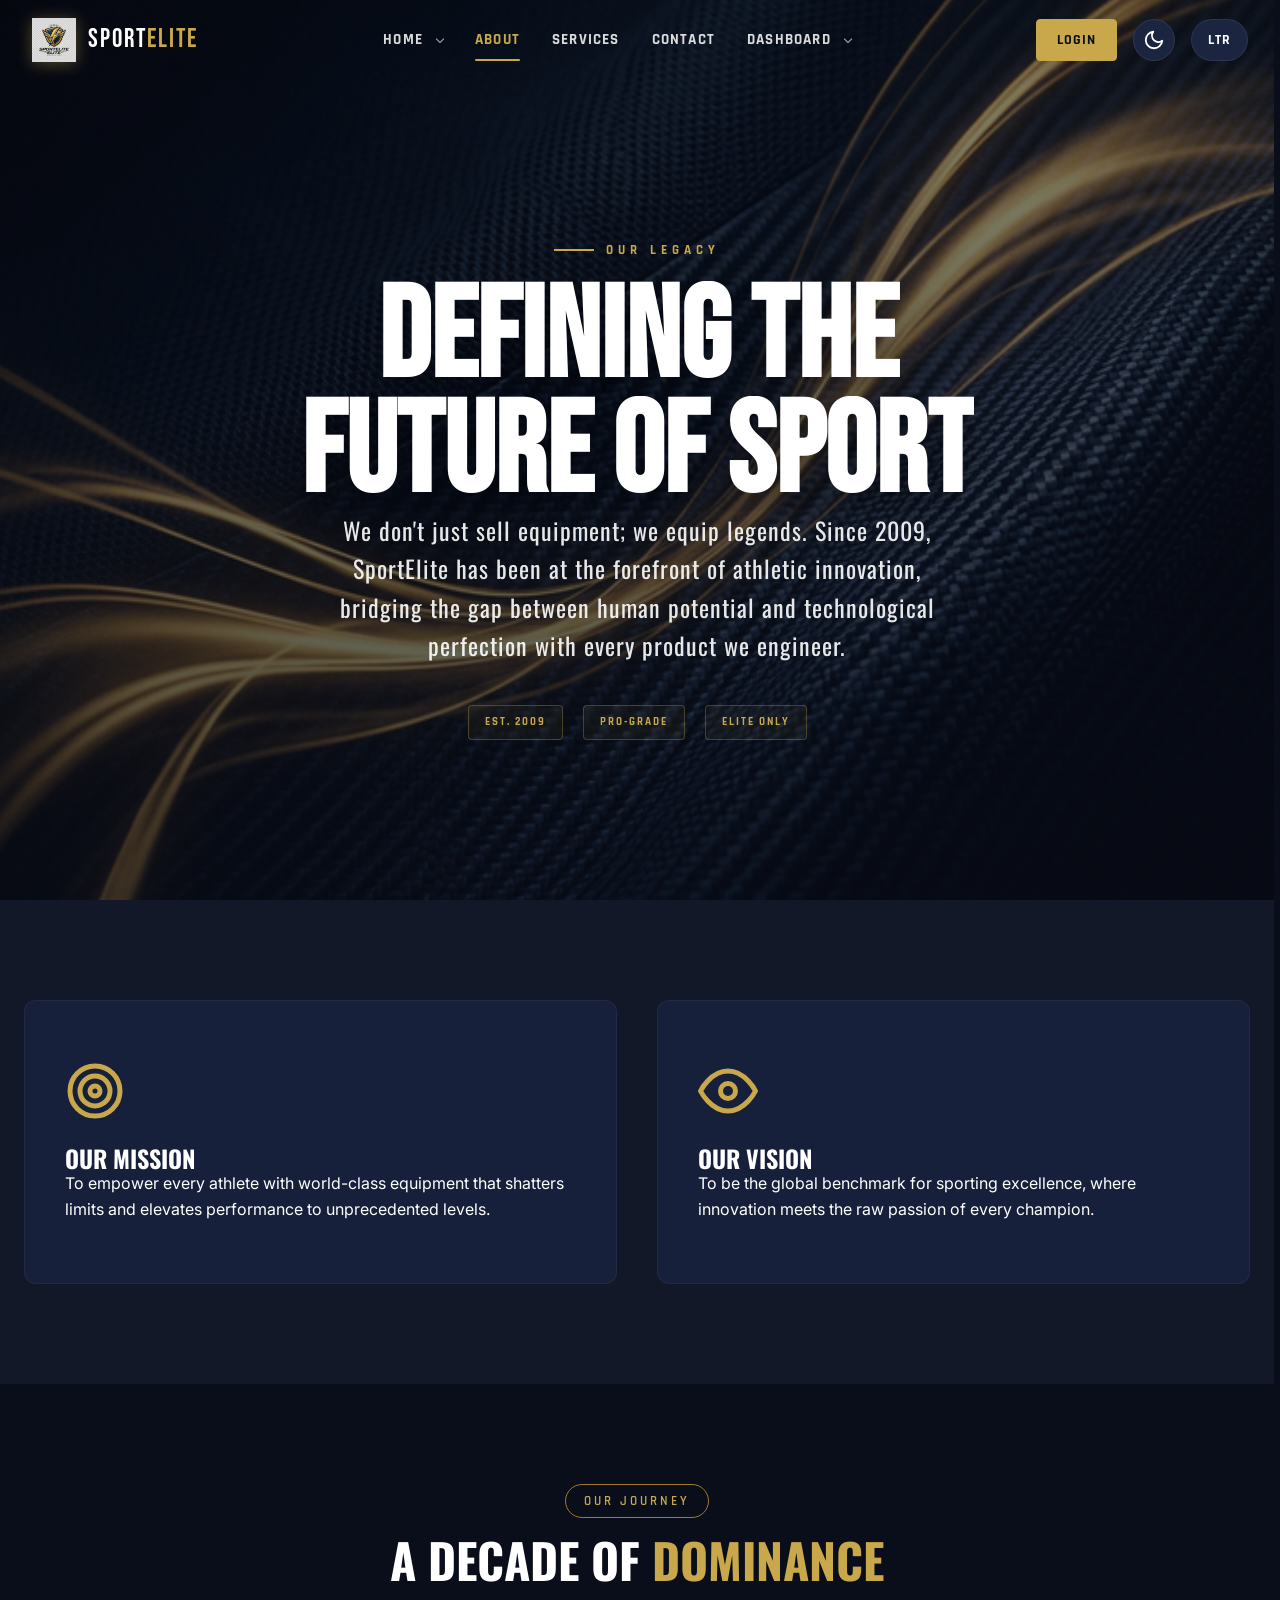
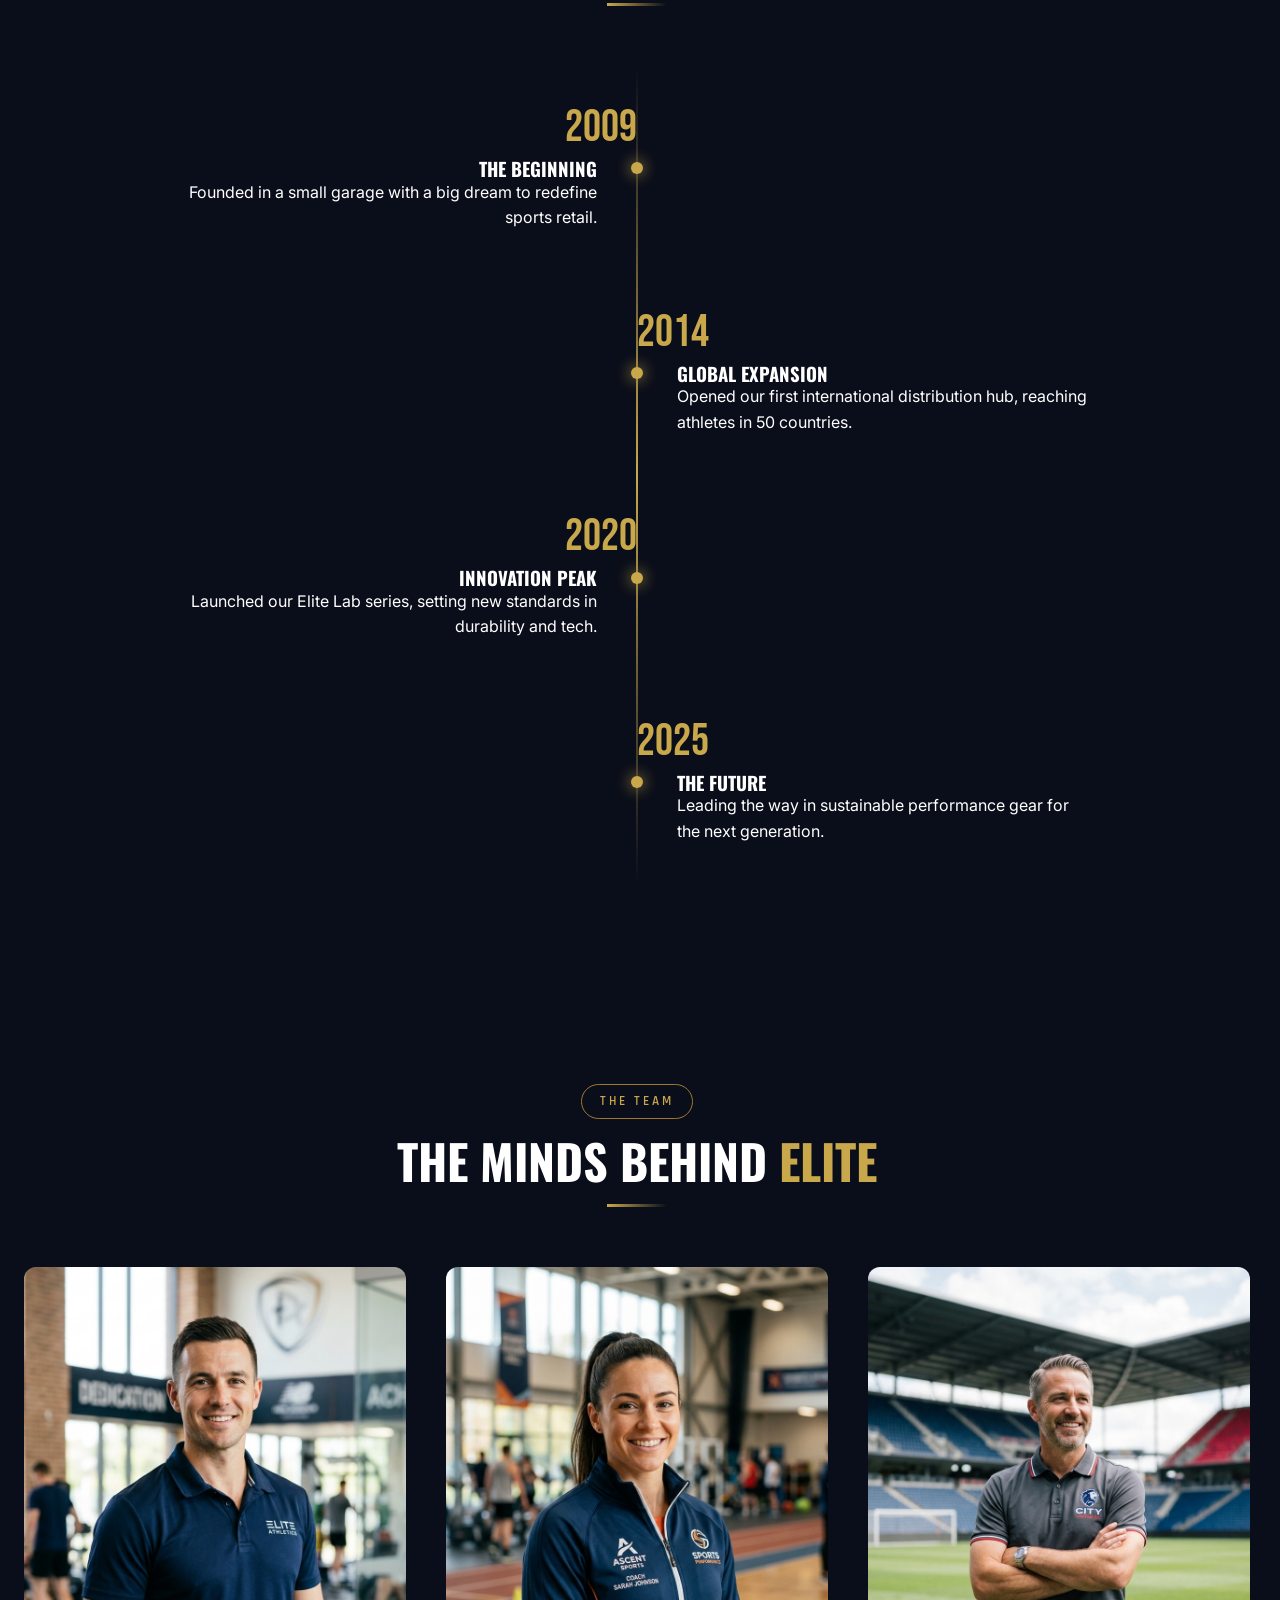
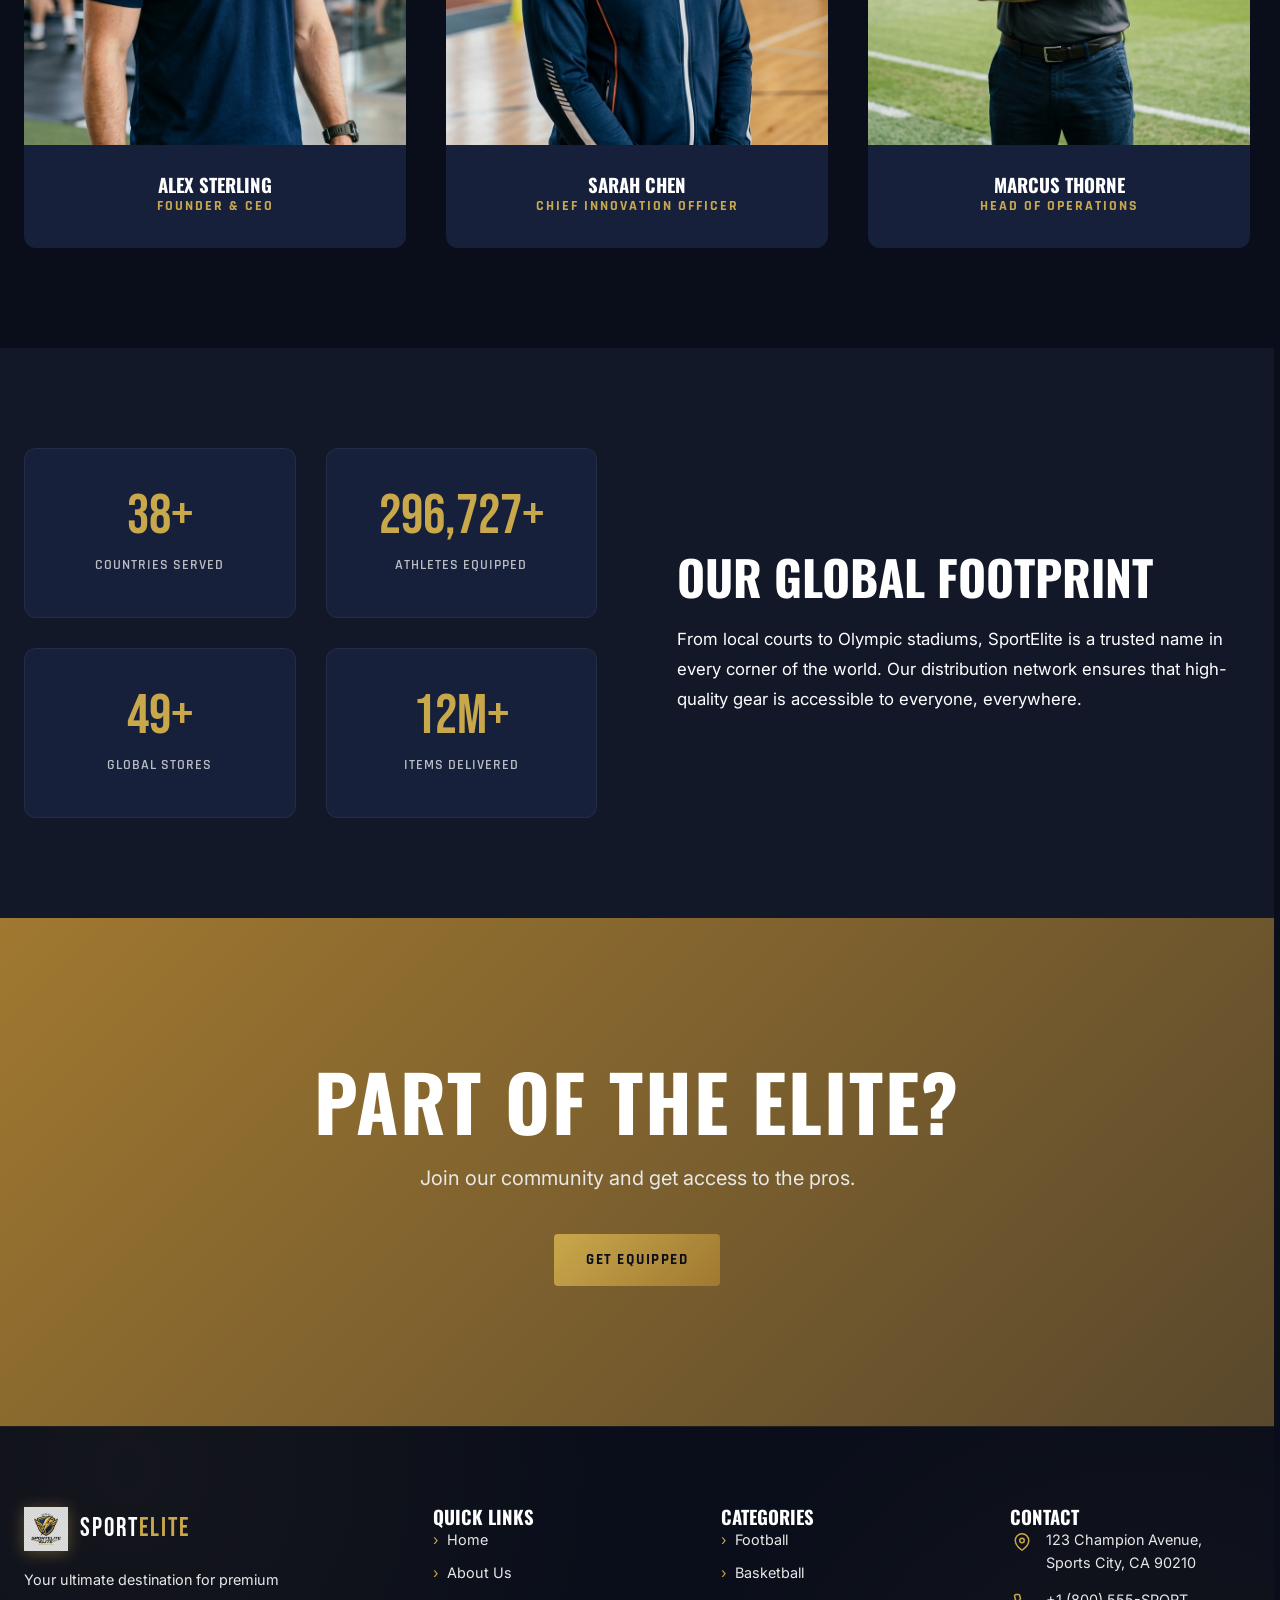
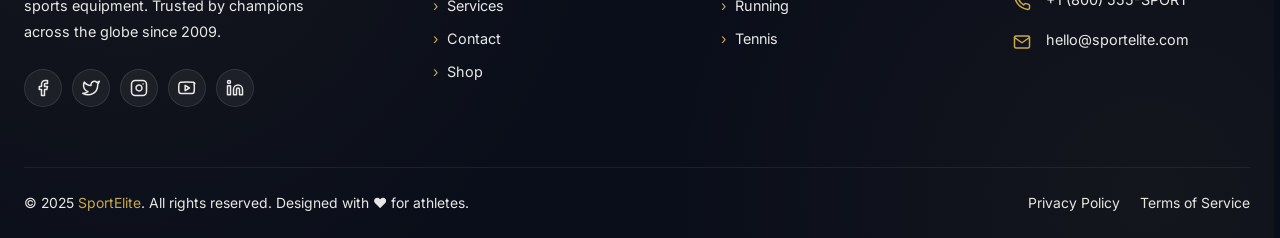
==== commit 48151983: "Update site content and assets" ====
--- a/about.html
+++ b/about.html
@@ -84,6 +84,16 @@
         </div>
         <div class="mobile-nav-item" style="border-bottom: none;">
             <a href="login.html" class="mobile-login-btn">Login</a>
+        </div>
+
+        <div class="mobile-nav-controls">
+            <button class="theme-toggle" aria-label="Toggle Dark/Light Theme" title="Toggle Dark/Light Theme">
+                <svg class="sun-icon" xmlns="http://www.w3.org/2000/svg" width="22" height="22" viewBox="0 0 24 24" fill="none" stroke="currentColor" stroke-width="2" stroke-linecap="round" stroke-linejoin="round"><circle cx="12" cy="12" r="5" /><line x1="12" y1="1" x2="12" y2="3" /><line x1="12" y1="21" x2="12" y2="23" /><line x1="4.22" y1="4.22" x2="5.64" y2="5.64" /><line x1="18.36" y1="18.36" x2="19.78" y2="19.78" /><line x1="1" y1="12" x2="3" y2="12" /><line x1="21" y1="12" x2="23" y2="12" /><line x1="4.22" y1="19.78" x2="5.64" y2="18.36" /><line x1="18.36" y1="5.64" x2="19.78" y2="4.22" /></svg>
+                <svg class="moon-icon" xmlns="http://www.w3.org/2000/svg" width="22" height="22" viewBox="0 0 24 24" fill="none" stroke="currentColor" stroke-width="2" stroke-linecap="round" stroke-linejoin="round"><path d="M21 12.79A9 9 0 1 1 11.21 3 7 7 0 0 0 21 12.79z" /></svg>
+            </button>
+            <button class="globe-btn" aria-label="Toggle RTL/LTR direction" title="Toggle RTL/LTR">
+                <span class="dir-label">LTR</span>
+            </button>
         </div>
     </nav>
 
@@ -192,7 +202,7 @@
                 <div class="leader-grid">
                     <div class="leader-card reveal">
                         <div class="leader-img">
-                            <img src="images/m1.avif" alt="CEO" />
+                            <img src="images/athlete-ceo.png" alt="CEO" />
                             <div class="leader-hover">
                                 <p>"Excellence is not an act, but a habit."</p>
                             </div>
@@ -204,7 +214,7 @@
                     </div>
                     <div class="leader-card reveal reveal-delay-1">
                         <div class="leader-img">
-                            <img src="images/f1.avif" alt="CTO" />
+                            <img src="images/athlete-female.png" alt="CTO" />
                             <div class="leader-hover">
                                 <p>"Tech is the bridge to victory."</p>
                             </div>
@@ -216,7 +226,7 @@
                     </div>
                     <div class="leader-card reveal reveal-delay-2">
                         <div class="leader-img">
-                            <img src="images/m2.avif" alt="COO" />
+                            <img src="images/athlete-male2.png" alt="COO" />
                             <div class="leader-hover">
                                 <p>"Precision is the soul of performance."</p>
                             </div>
--- a/css/style.css
+++ b/css/style.css
@@ -837,6 +837,15 @@
   transition: var(--transition);
 }
 
+.mobile-nav-controls {
+  display: flex;
+  justify-content: center;
+  gap: 20px;
+  margin-top: 30px;
+  padding-top: 20px;
+  border-top: 1px solid var(--border-subtle);
+}
+
 @media (max-width: 480px) {
   .header-actions {
     gap: 8px;
@@ -1014,7 +1023,13 @@
   flex-wrap: wrap;
 }
 
-
+.hero-stat {
+  display: flex;
+  flex-direction: column;
+  align-items: center;
+  text-align: center;
+  gap: 4px;
+}
 
 .hero-stat .num {
   font-family: 'Bebas Neue', sans-serif;
@@ -1798,25 +1813,22 @@
 
 .testimonials-container {
   position: relative;
+  overflow: hidden;
+  padding: 20px 60px;
+}
+
+@media (max-width: 768px) {
+  .testimonials-container {
+    padding: 20px 40px;
+  }
 }
 
 .testimonials-track {
-  display: grid;
-  grid-template-columns: repeat(3, 1fr);
+  display: flex;
   gap: 28px;
   margin-bottom: 48px;
-}
-
-@media (max-width: 991px) {
-  .testimonials-track {
-    grid-template-columns: repeat(2, 1fr);
-  }
-}
-
-@media (max-width: 600px) {
-  .testimonials-track {
-    grid-template-columns: 1fr;
-  }
+  transition: transform 0.5s cubic-bezier(0.4, 0, 0.2, 1);
+  will-change: transform;
 }
 
 .testi-card {
@@ -1825,6 +1837,61 @@
   padding: 30px;
   border: 1px solid rgba(255, 255, 255, 0.07);
   transition: var(--transition);
+  flex: 0 0 calc((100% - 56px) / 3);
+  box-sizing: border-box;
+}
+
+@media (max-width: 991px) {
+  .testi-card {
+    flex: 0 0 calc((100% - 28px) / 2);
+  }
+}
+
+@media (max-width: 600px) {
+  .testi-card {
+    flex: 0 0 100%;
+  }
+}
+
+.slider-arrow {
+  position: absolute;
+  top: 50%;
+  transform: translateY(-50%);
+  width: 50px;
+  height: 50px;
+  border-radius: 50%;
+  background: rgba(18, 22, 31, 0.85);
+  border: 1px solid rgba(251, 191, 36, 0.3); /* Gold border */
+  color: var(--text-primary);
+  display: flex;
+  align-items: center;
+  justify-content: center;
+  cursor: pointer;
+  z-index: 10;
+  transition: all 0.3s ease;
+  backdrop-filter: blur(8px);
+}
+
+.slider-arrow:hover {
+  background: var(--gold);
+  color: var(--bg-primary);
+  border-color: var(--gold);
+  box-shadow: 0 0 15px rgba(251, 191, 36, 0.4);
+}
+
+.prev-arrow {
+  left: 5px;
+}
+
+.next-arrow {
+  right: 5px;
+}
+
+@media (max-width: 768px) {
+  .slider-arrow {
+    width: 40px;
+    height: 40px;
+  }
 }
 
 .testi-card:hover {
@@ -3073,6 +3140,11 @@
     display: none;
   }
 
+  .header-actions .theme-toggle,
+  .header-actions .globe-btn {
+    display: none;
+  }
+
   .hamburger {
     display: flex;
   }
@@ -3558,6 +3630,28 @@
   letter-spacing: 1px;
   opacity: 0.7;
   font-size: 0.85rem;
+}
+.impact-content {
+  display: flex;
+  flex-direction: column;
+  justify-content: center;
+  gap: 20px;
+}
+
+.impact-content h3 {
+  font-family: 'Oswald', sans-serif;
+  font-size: 3rem;
+  line-height: 1.1;
+  text-transform: uppercase;
+  color: var(--text-primary);
+  margin: 0;
+}
+
+.impact-content p {
+  font-size: 1.05rem;
+  line-height: 1.8;
+  color: var(--gray);
+  margin: 0;
 }
 
 /* 7. Lab Section (Scanline) */
@@ -4335,34 +4429,178 @@
 
 .vitals-grid {
   display: grid;
-  grid-template-columns: 1fr 1fr;
-  gap: 30px;
+  grid-template-columns: repeat(4, 1fr);
+  gap: 20px;
   margin-bottom: 40px;
 }
 
+@media (max-width: 992px) {
+  .vitals-grid {
+    grid-template-columns: repeat(2, 1fr);
+  }
+}
+
+@media (max-width: 480px) {
+  .vitals-grid {
+    grid-template-columns: 1fr;
+  }
+}
+
 .vital-card {
-  background: var(--border-subtle);
-  padding: 24px;
+  background: var(--bg-card);
+  border: 1px solid rgba(255, 255, 255, 0.05);
+  padding: 24px 16px;
   border-radius: 15px;
   text-align: center;
-}
-
-.chart-mockup {
-  display: flex;
+  transition: var(--transition);
+}
+
+.vital-card:hover {
+  border-color: rgba(201, 168, 76, 0.3);
+  transform: translateY(-2px);
+}
+
+.vital-card .v-label {
+  font-family: 'Rajdhani', sans-serif;
+  font-weight: 600;
+  text-transform: uppercase;
+  letter-spacing: 1px;
+  font-size: 12px;
+  color: var(--text-secondary);
+  display: block;
+  margin-bottom: 8px;
+}
+
+.vital-card .v-value {
+  font-family: 'Bebas Neue', sans-serif;
+  font-size: 2.2rem;
+  color: var(--gold);
+  line-height: 1;
+}
+
+.vital-card .v-unit {
+  font-family: 'Rajdhani', sans-serif;
+  font-size: 11px;
+  color: var(--gray);
+  display: block;
+  margin-top: 4px;
+  text-transform: uppercase;
+  letter-spacing: 1px;
+}
+
+/* Redesigned Chart Mockup */
+.analytics-chart-container {
+  display: flex;
+  flex-direction: column;
+  background: var(--bg-card);
+  border: 1px solid rgba(255, 255, 255, 0.05);
+  border-radius: 15px;
+  padding: 28px;
+  position: relative;
+}
+
+.chart-main {
+  display: flex;
+  height: 220px;
+  gap: 16px;
+  position: relative;
+}
+
+.chart-y-axis {
+  display: flex;
+  flex-direction: column;
+  justify-content: space-between;
+  height: 200px; /* Aligns with bars height */
+  color: var(--gray);
+  font-family: 'Rajdhani', sans-serif;
+  font-weight: 600;
+  font-size: 11px;
+  box-sizing: border-box;
+  text-align: right;
+  width: 25px;
+}
+
+.chart-grid-area {
+  flex-grow: 1;
+  position: relative;
+  height: 200px; /* Same height as bars */
+}
+
+.chart-grid-lines {
+  position: absolute;
+  inset: 0;
+  display: flex;
+  flex-direction: column;
+  justify-content: space-between;
+  pointer-events: none;
+}
+
+.chart-grid-line {
+  width: 100%;
+  border-bottom: 1px dashed rgba(255, 255, 255, 0.08);
+}
+
+.chart-bars {
+  display: flex;
+  justify-content: space-around;
   align-items: flex-end;
-  gap: 16px;
-  height: 120px;
-  border-bottom: 2px solid rgba(255, 255, 255, 0.1);
-  padding-bottom: 5px;
-  max-width: 400px;
+  height: 100%;
+  position: relative;
+  z-index: 2;
+  padding: 0 10px;
+}
+
+.chart-bar-wrapper {
+  display: flex;
+  flex-direction: column;
+  align-items: center;
+  height: 100%;
+  justify-content: flex-end;
+  flex-grow: 1;
 }
 
 .bar {
-  flex: 1;
-  background: var(--gold);
-  border-radius: 5px 5px 0 0;
+  width: 32px;
+  background: linear-gradient(180deg, var(--gold) 0%, rgba(201, 168, 76, 0.3) 100%);
+  border-radius: 6px 6px 0 0;
   transform-origin: bottom;
   transition: transform 1.5s cubic-bezier(0.165, 0.84, 0.44, 1);
+  box-shadow: 0 0 15px rgba(201, 168, 76, 0.2);
+  position: relative;
+}
+
+.bar::after {
+  content: attr(data-value);
+  position: absolute;
+  top: -24px;
+  left: 50%;
+  transform: translateX(-50%);
+  color: var(--text-primary);
+  font-family: 'Rajdhani', sans-serif;
+  font-size: 11px;
+  font-weight: 700;
+  opacity: 0;
+  transition: opacity 0.5s ease 1s;
+}
+
+.visible .bar::after {
+  opacity: 1;
+}
+
+.chart-x-axis {
+  display: flex;
+  justify-content: space-around;
+  margin-top: 10px;
+  color: var(--gray);
+  font-family: 'Rajdhani', sans-serif;
+  font-size: 12px;
+  font-weight: 600;
+  text-transform: uppercase;
+}
+
+.chart-x-label {
+  flex-grow: 1;
+  text-align: center;
 }
 
 .reveal-expand {
@@ -4510,13 +4748,48 @@
 
 .corp-logos {
   margin-top: 40px;
-  font-family: 'Bebas Neue', sans-serif;
-  font-size: 2.5rem;
-  color: rgba(255, 255, 255, 0.1);
   display: flex;
   justify-content: center;
   gap: 40px;
   flex-wrap: wrap;
+  align-items: center;
+}
+
+.corp-logo {
+  font-family: 'Bebas Neue', sans-serif;
+  font-size: 2.8rem;
+  letter-spacing: 2px;
+  font-weight: 900;
+  transition: all 0.3s ease;
+  opacity: 0.4;
+  cursor: pointer;
+  text-transform: uppercase;
+}
+
+.corp-logo.nike {
+  color: #FFFFFF;
+  text-shadow: 0 0 10px rgba(255,255,255,0.3);
+}
+.corp-logo.adidas {
+  color: #0072C6;
+  text-shadow: 0 0 10px rgba(0,114,198,0.3);
+}
+.corp-logo.puma {
+  color: #FF6600;
+  text-shadow: 0 0 10px rgba(255,102,0,0.3);
+}
+.corp-logo.under-armour {
+  color: #E60012;
+  text-shadow: 0 0 10px rgba(230,0,18,0.3);
+}
+.corp-logo.reebok {
+  color: #D30A15;
+  text-shadow: 0 0 10px rgba(211,10,21,0.3);
+}
+
+.corp-logo:hover {
+  opacity: 1;
+  transform: scale(1.05);
 }
 
 /* 12. Youth Academy */
@@ -5642,13 +5915,9 @@
 }
 
 .faq-visual {
-  height: 450px;
   display: flex;
   align-items: center;
   justify-content: center;
-  background: rgba(255, 255, 255, 0.02);
-  border-radius: 50%;
-  border: 1px dashed rgba(201, 168, 76, 0.3);
   position: relative;
 }
 
@@ -5850,4 +6119,181 @@
 .award-front svg {
   width: 60px;
   height: 60px;
+}
+
+/* ===== CONTACT SPLIT LAYOUT ===== */
+.contact-split-section {
+  padding: 100px 0;
+  background: var(--bg-secondary);
+}
+
+.contact-split-grid {
+  display: grid;
+  grid-template-columns: 1.1fr 1fr;
+  gap: 60px;
+  align-items: flex-start;
+}
+
+@media (max-width: 992px) {
+  .contact-split-grid {
+    grid-template-columns: 1fr;
+    gap: 50px;
+  }
+}
+
+.contact-info-panel, .contact-form-panel {
+  display: flex;
+  flex-direction: column;
+  gap: 30px;
+}
+
+.info-cards-container {
+  display: flex;
+  flex-direction: column;
+  gap: 20px;
+}
+
+.info-card {
+  background: var(--bg-card);
+  border: 1px solid rgba(255, 255, 255, 0.05);
+  border-radius: var(--radius);
+  padding: 20px;
+  display: flex;
+  gap: 20px;
+  align-items: center;
+  transition: var(--transition);
+}
+
+.info-card:hover {
+  border-color: rgba(201, 168, 76, 0.3);
+  transform: translateX(5px);
+}
+
+[dir="rtl"] .info-card:hover {
+  transform: translateX(-5px);
+}
+
+.info-card .card-icon {
+  width: 50px;
+  height: 50px;
+  border-radius: 50%;
+  background: rgba(201, 168, 76, 0.1);
+  display: flex;
+  align-items: center;
+  justify-content: center;
+  flex-shrink: 0;
+}
+
+.info-card .card-icon svg {
+  color: var(--gold);
+}
+
+.info-card .card-text h4 {
+  font-family: 'Oswald', sans-serif;
+  text-transform: uppercase;
+  font-size: 1.1rem;
+  color: var(--text-primary);
+  margin-bottom: 4px;
+  letter-spacing: 0.5px;
+}
+
+.info-card .card-text p {
+  color: var(--gray);
+  font-size: 0.95rem;
+  margin: 0;
+}
+
+.departments-list-panel {
+  background: var(--bg-card);
+  border: 1px solid rgba(255, 255, 255, 0.05);
+  border-radius: var(--radius);
+  padding: 24px;
+}
+
+.departments-list-panel h3 {
+  font-family: 'Oswald', sans-serif;
+  text-transform: uppercase;
+  font-size: 1.2rem;
+  color: var(--gold);
+  margin-bottom: 16px;
+  letter-spacing: 1px;
+}
+
+.dept-list-item {
+  display: flex;
+  justify-content: space-between;
+  padding: 12px 0;
+  border-bottom: 1px solid rgba(255, 255, 255, 0.05);
+  font-size: 0.95rem;
+}
+
+.dept-list-item:last-child {
+  border-bottom: none;
+  padding-bottom: 0;
+}
+
+.dept-list-item span {
+  color: var(--text-secondary);
+  font-weight: 500;
+}
+
+.dept-list-item a {
+  color: var(--gold);
+  text-decoration: none;
+  transition: var(--transition);
+}
+
+.dept-list-item a:hover {
+  text-decoration: underline;
+  opacity: 0.8;
+}
+
+.contact-form-panel .elite-form {
+  background: var(--bg-card);
+  border: 1px solid rgba(255, 255, 255, 0.05);
+  border-radius: var(--radius);
+  padding: 40px;
+  display: flex;
+  flex-direction: column;
+  gap: 20px;
+}
+
+.contact-form-panel .form-row {
+  display: grid;
+  grid-template-columns: 1fr 1fr;
+  gap: 20px;
+}
+
+@media (max-width: 600px) {
+  .contact-form-panel .form-row {
+    grid-template-columns: 1fr;
+  }
+}
+
+.contact-form-panel input, .contact-form-panel textarea {
+  background: rgba(255, 255, 255, 0.03);
+  border: 1px solid rgba(255, 255, 255, 0.08);
+  border-radius: 8px;
+  color: var(--text-primary);
+  padding: 16px;
+  font-family: inherit;
+  font-size: 0.95rem;
+  transition: var(--transition);
+  width: 100%;
+  box-sizing: border-box;
+}
+
+.contact-form-panel input:focus, .contact-form-panel textarea:focus {
+  border-color: var(--gold);
+  background: rgba(201, 168, 76, 0.05);
+  outline: none;
+}
+
+.faq-visual-img {
+  width: 100%;
+  max-width: 420px;
+  height: auto;
+  border-radius: var(--radius);
+  border: 1px solid rgba(255, 255, 255, 0.05);
+  box-shadow: 0 15px 35px rgba(0, 0, 0, 0.4);
 }
